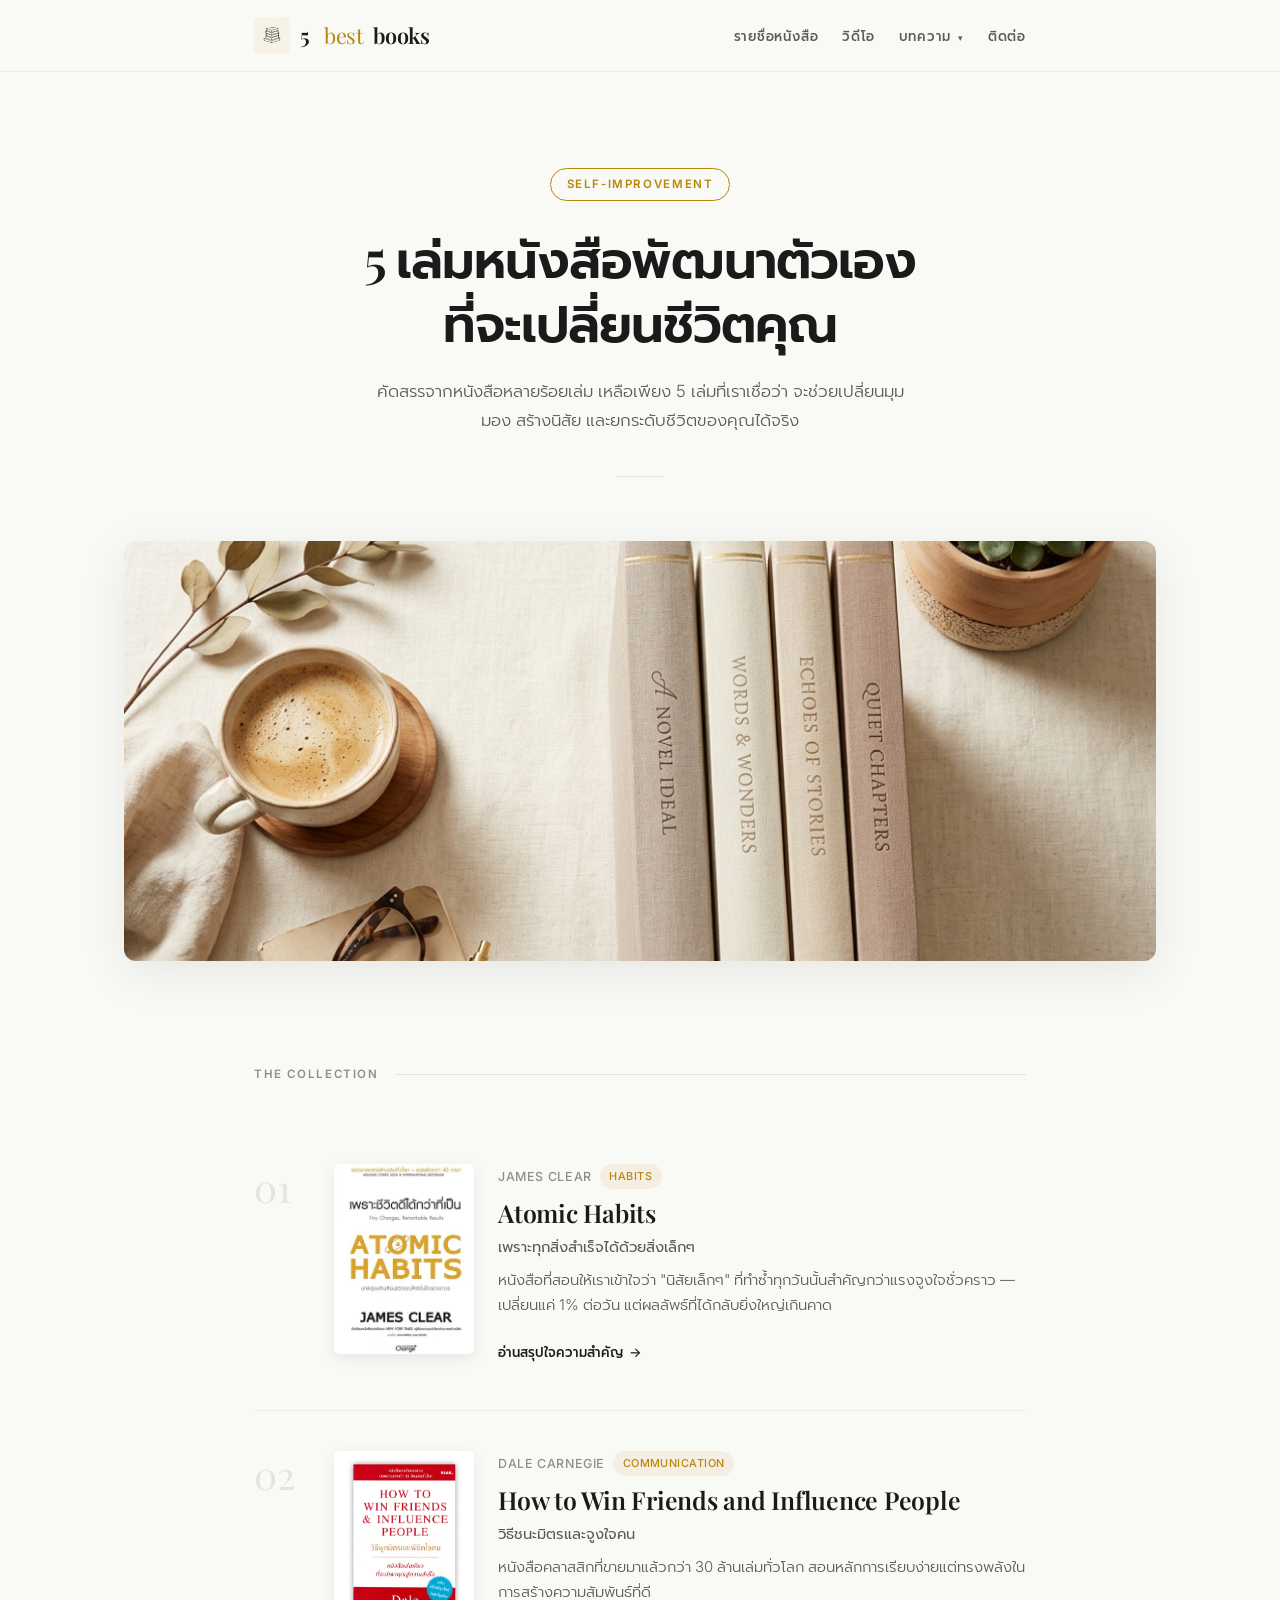
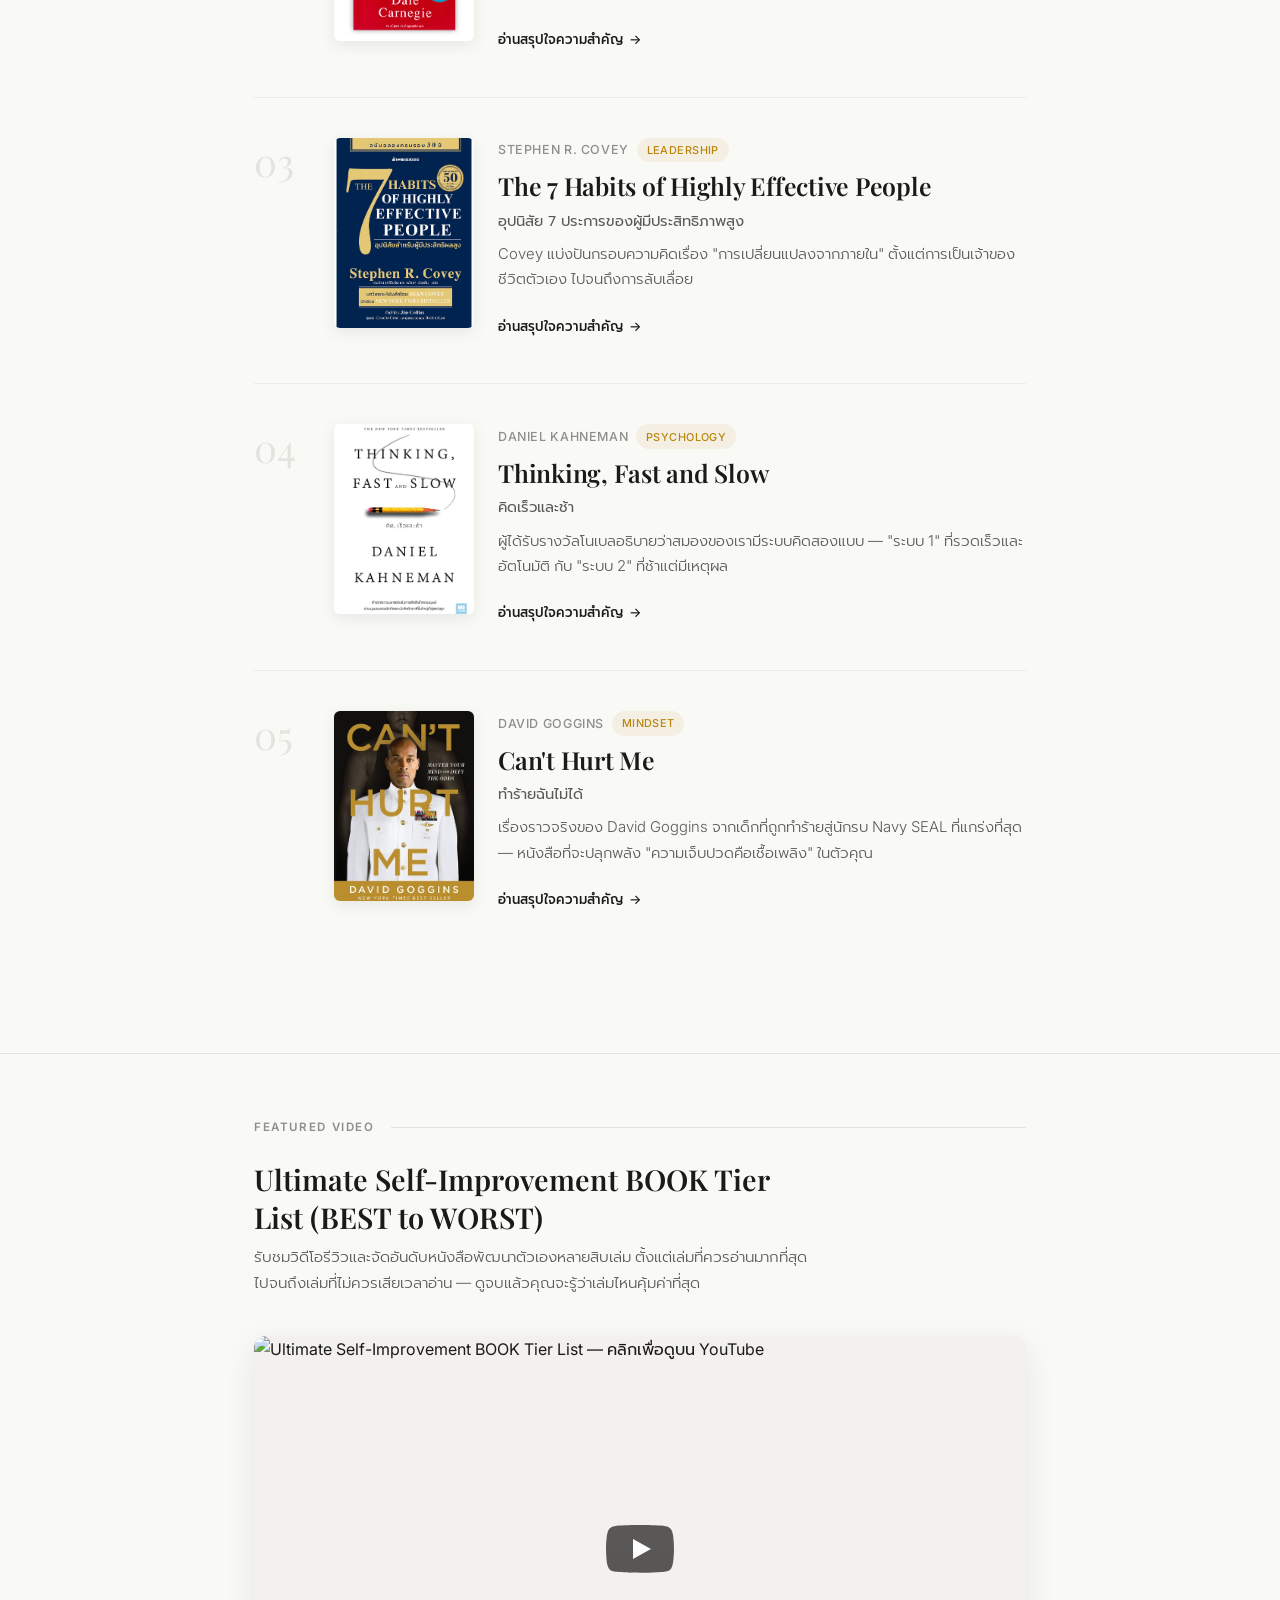
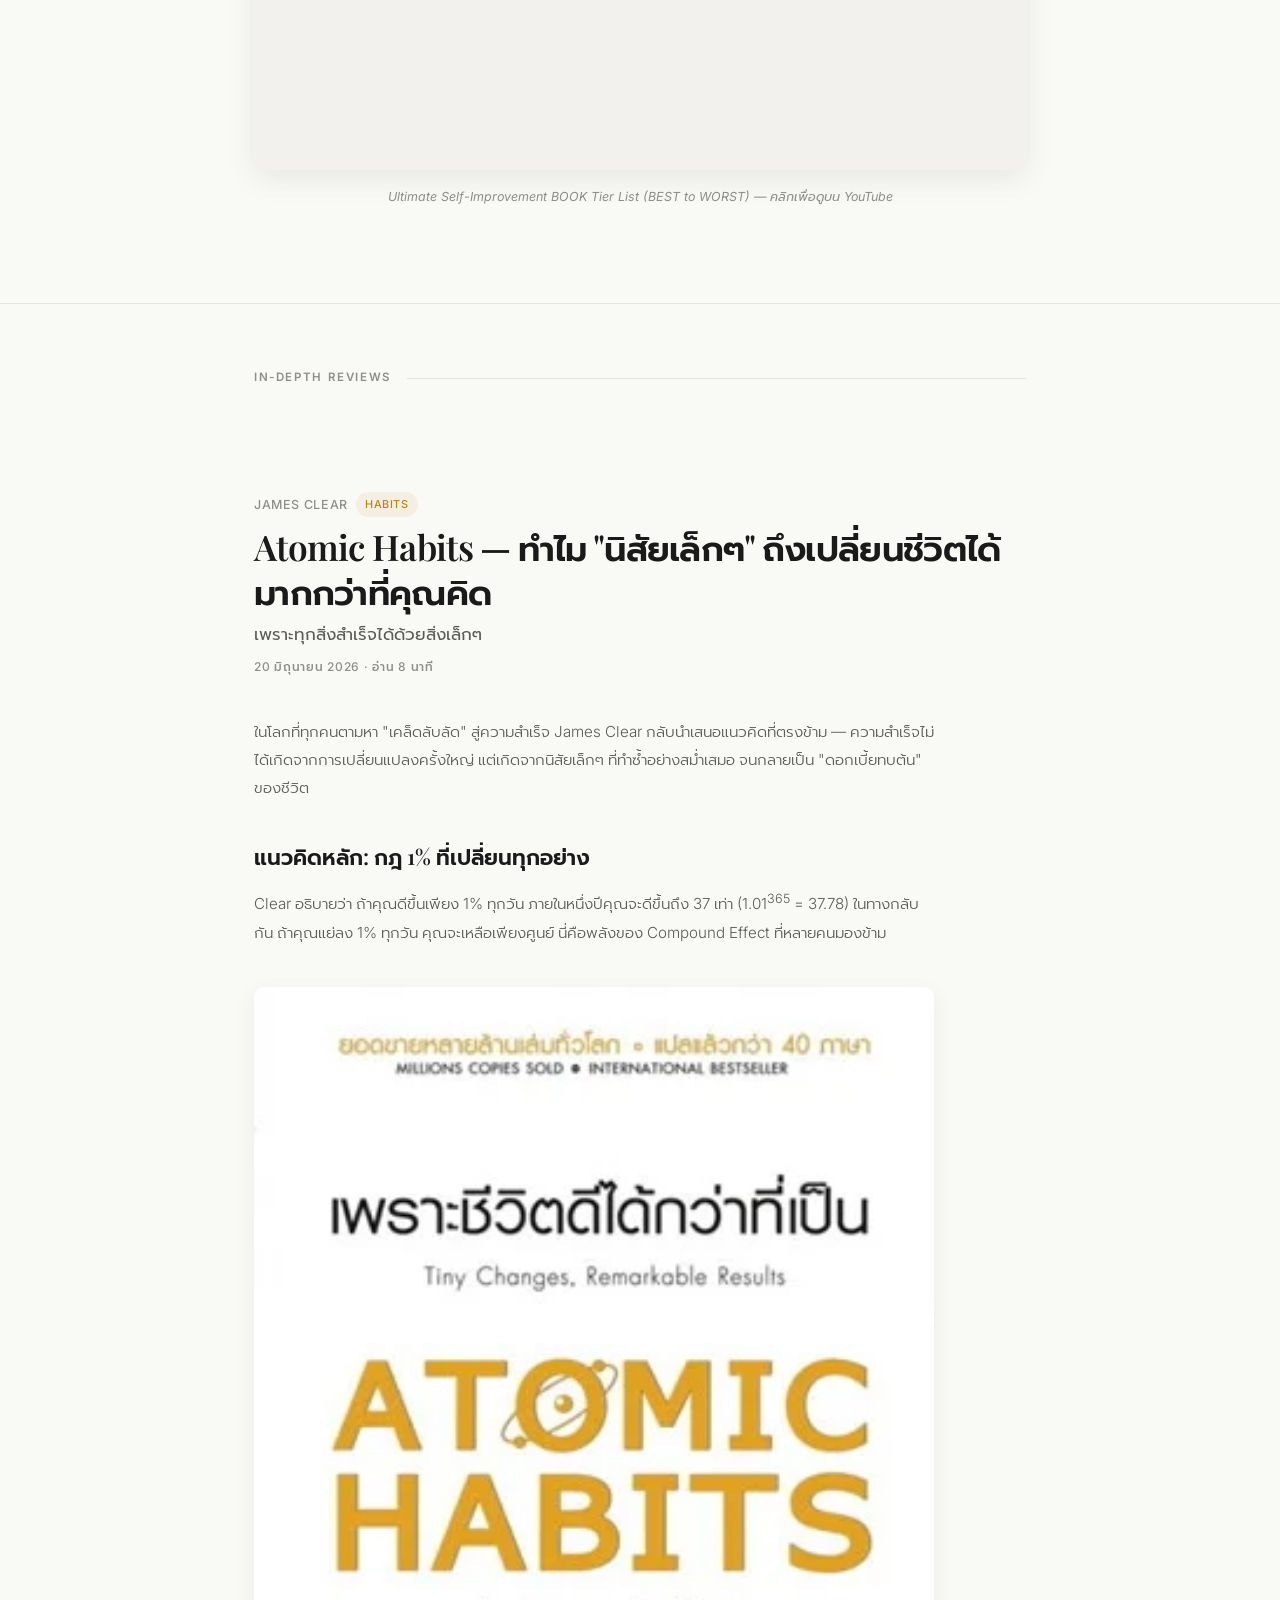
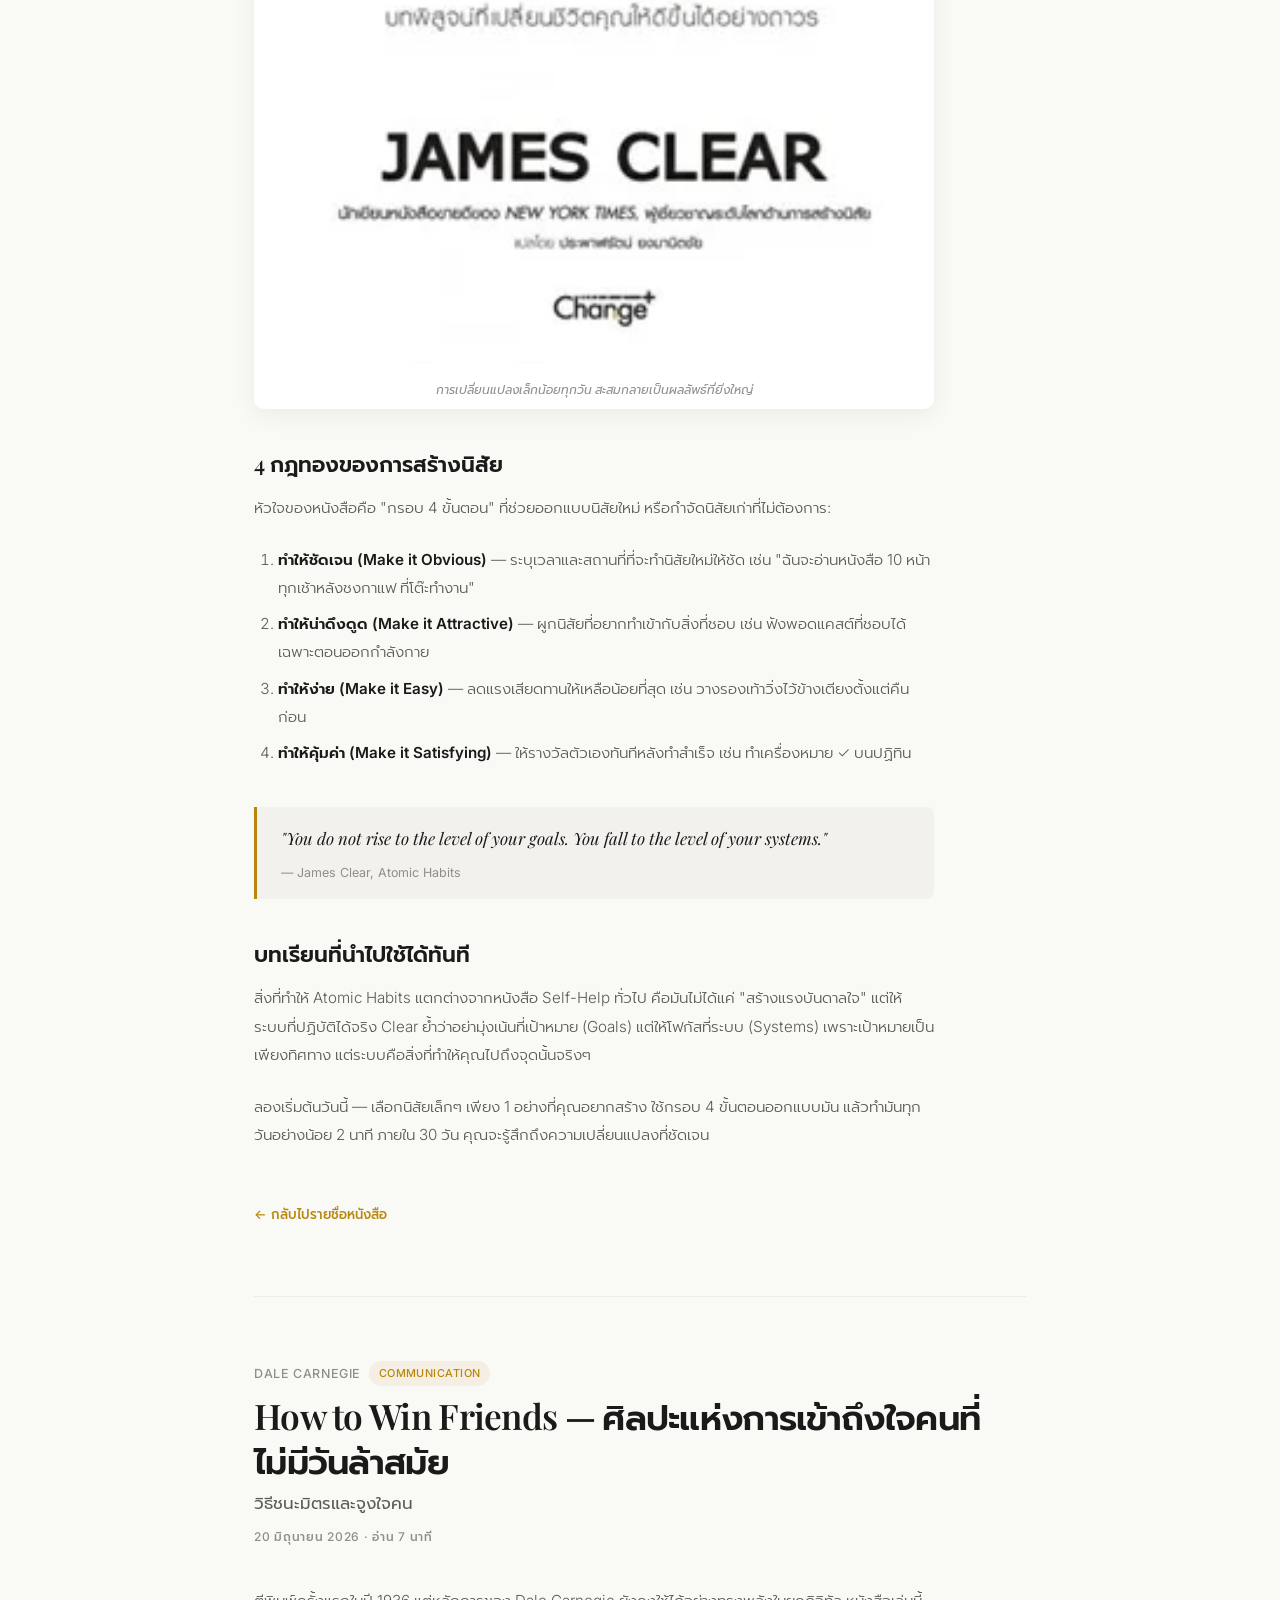
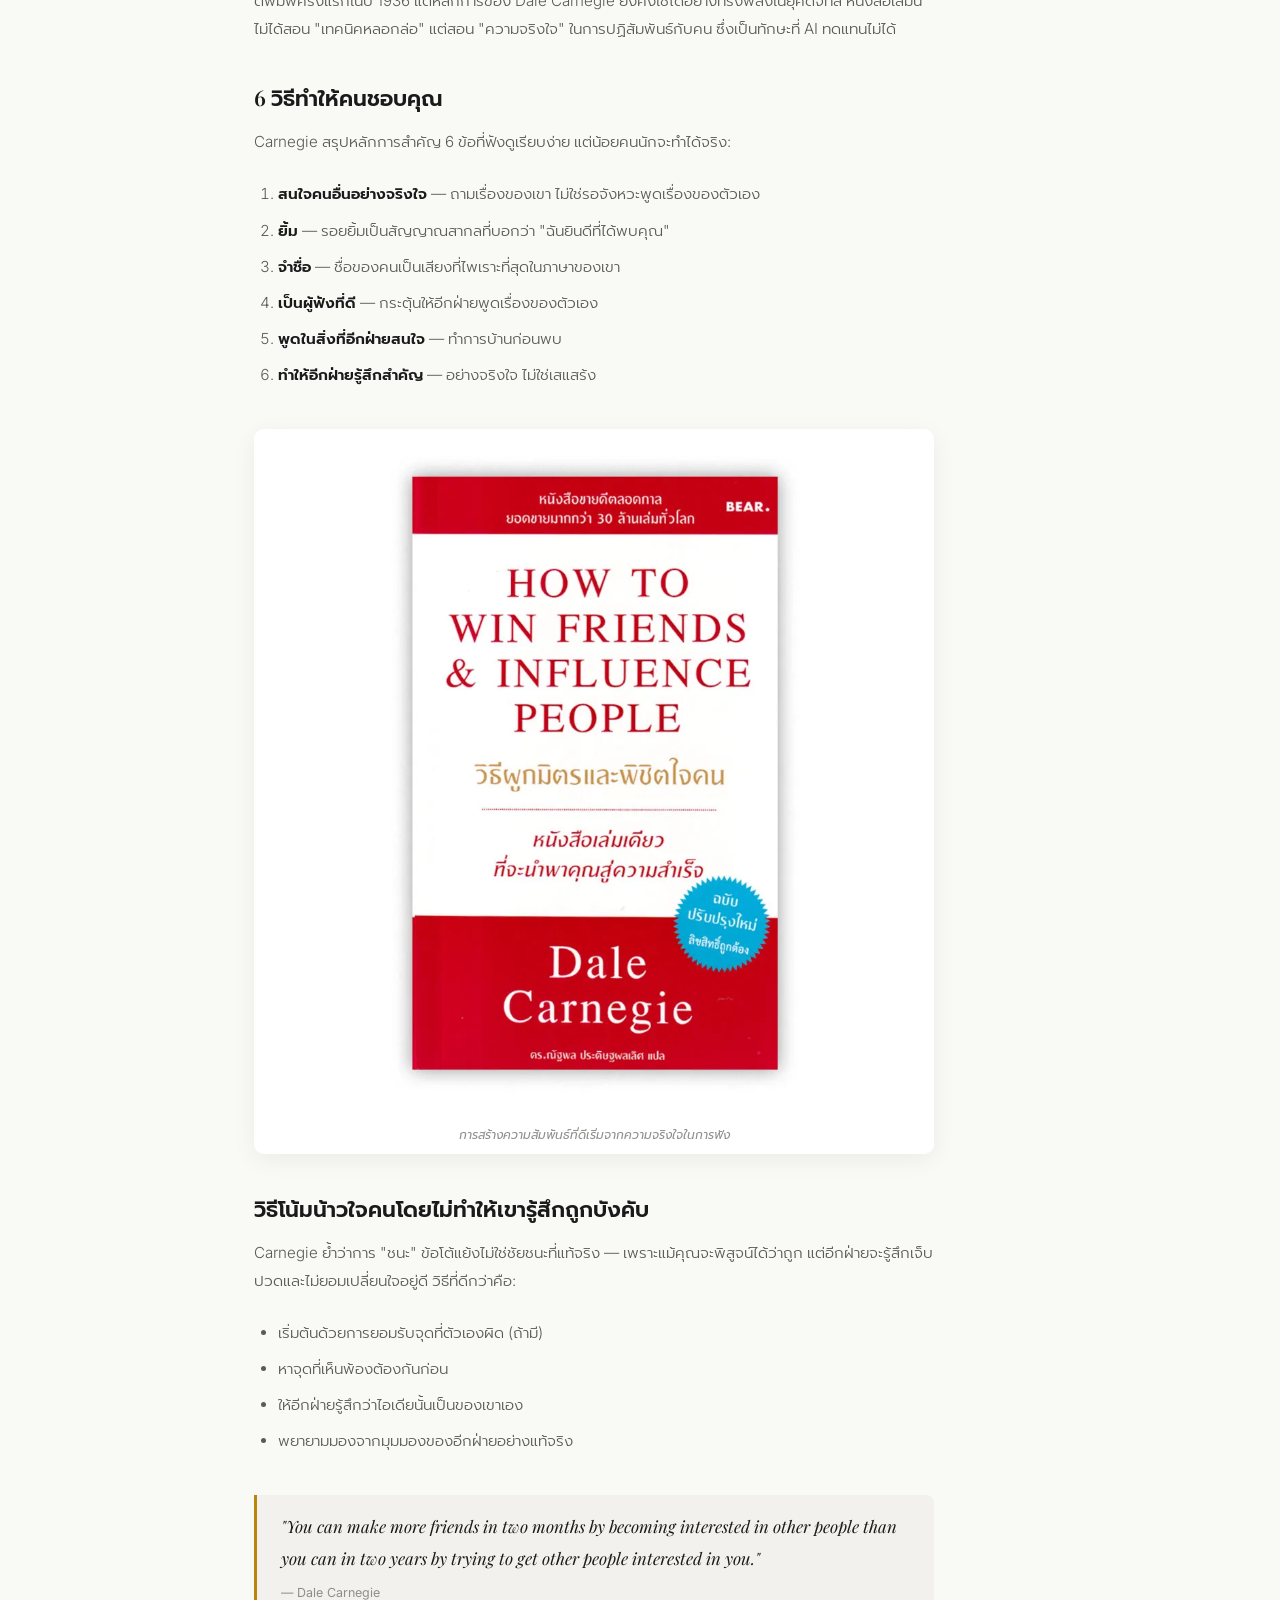
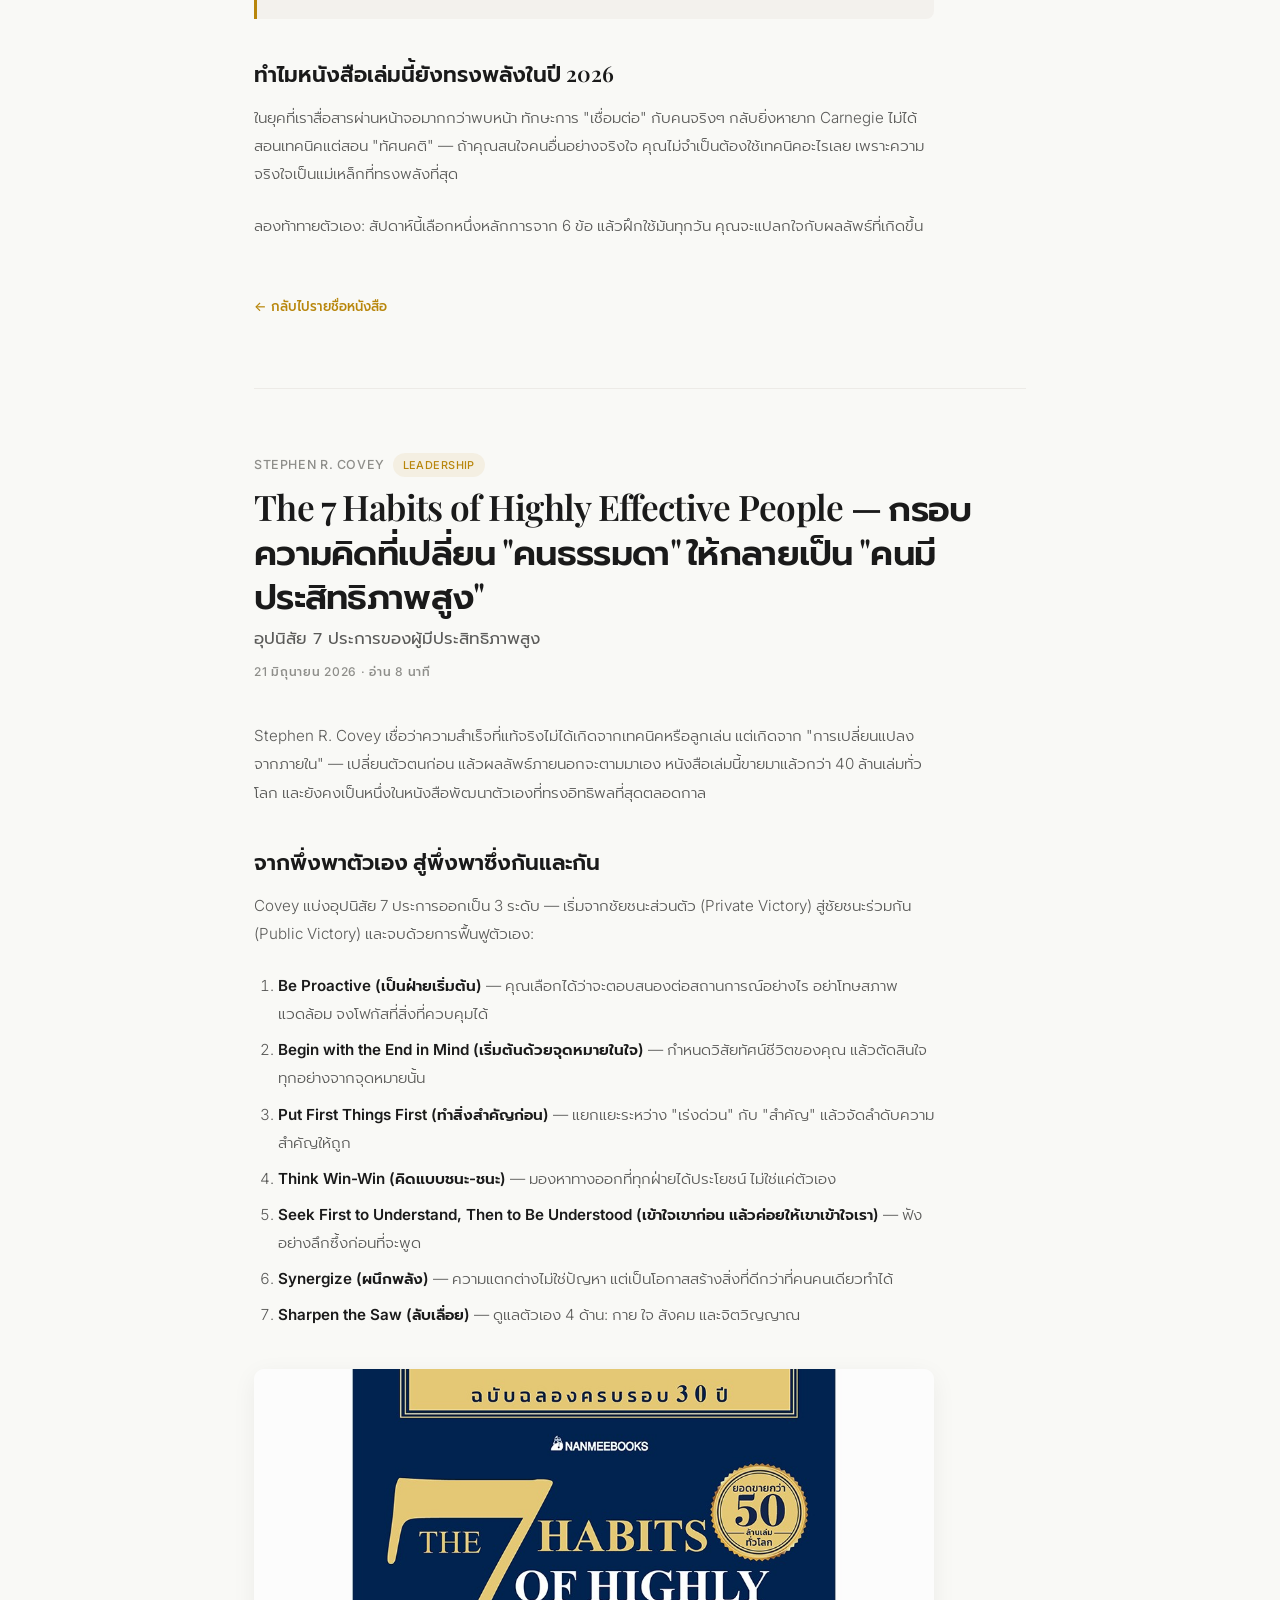
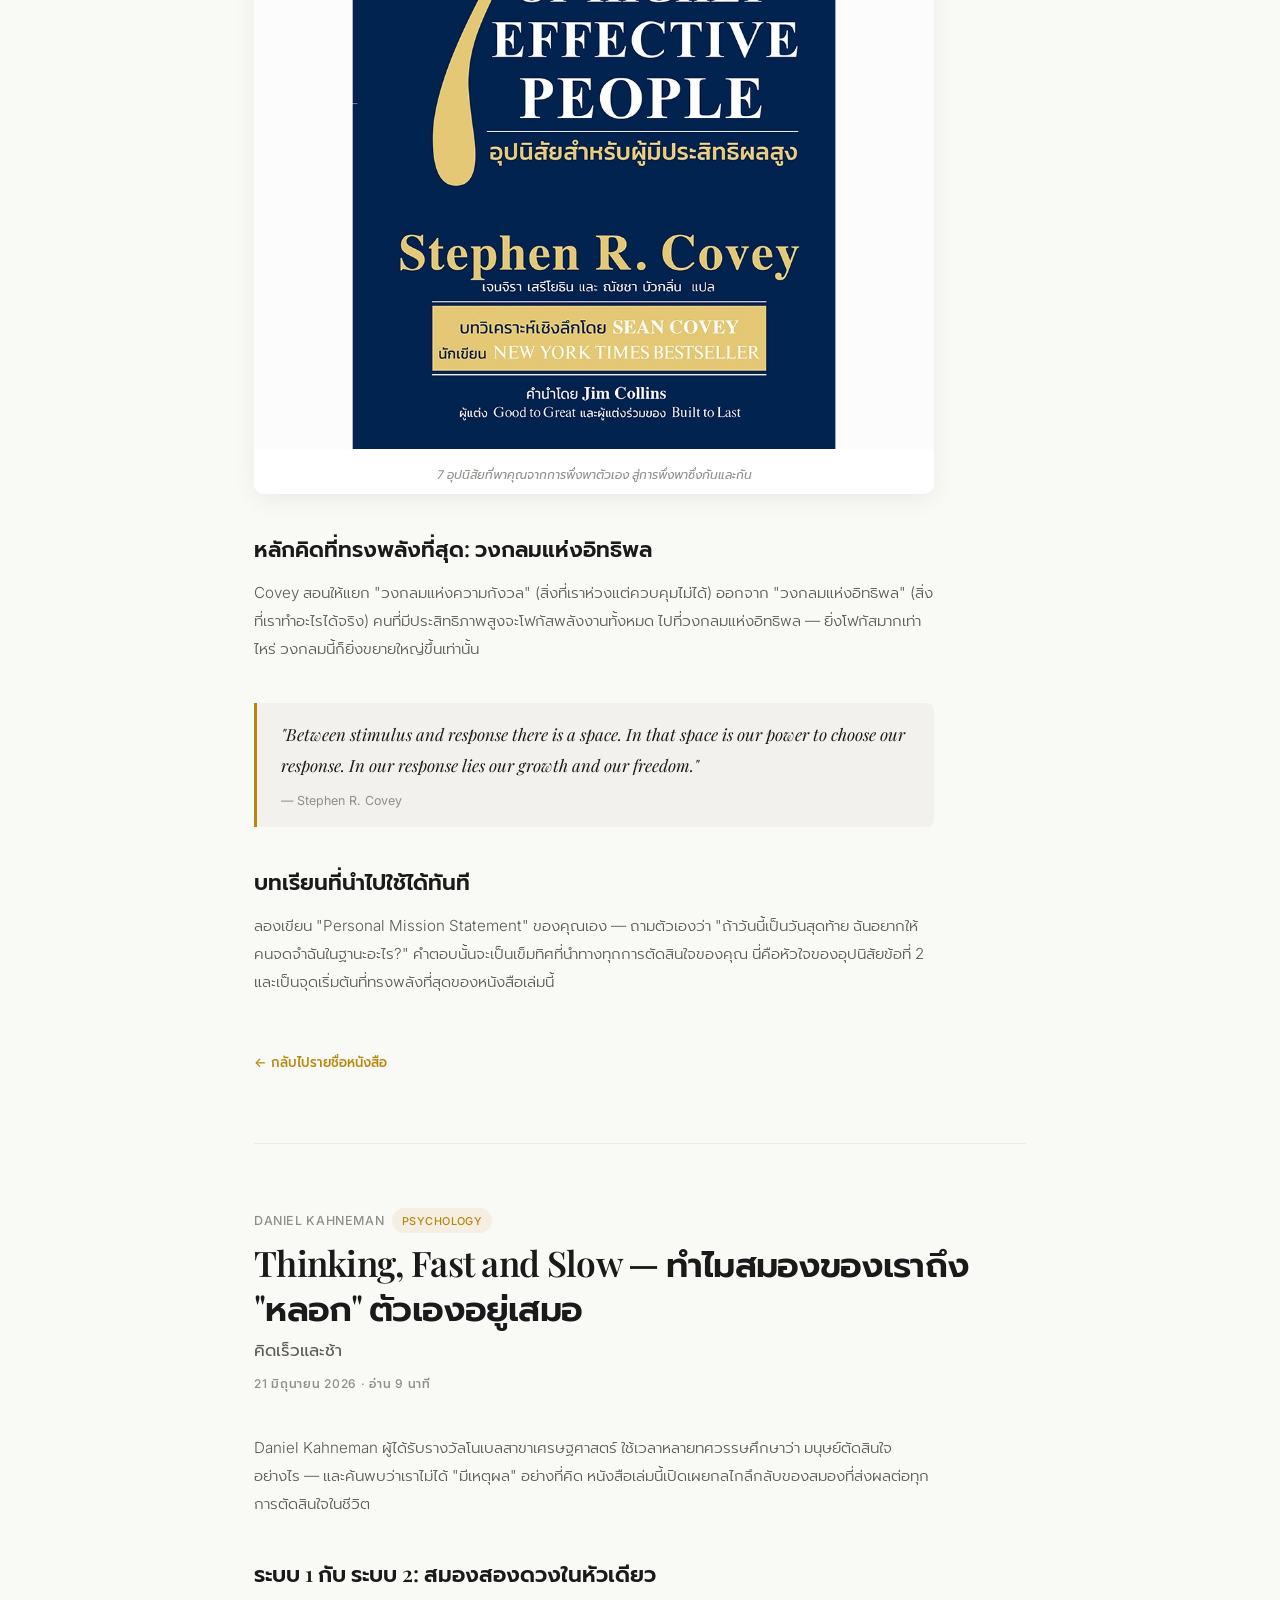
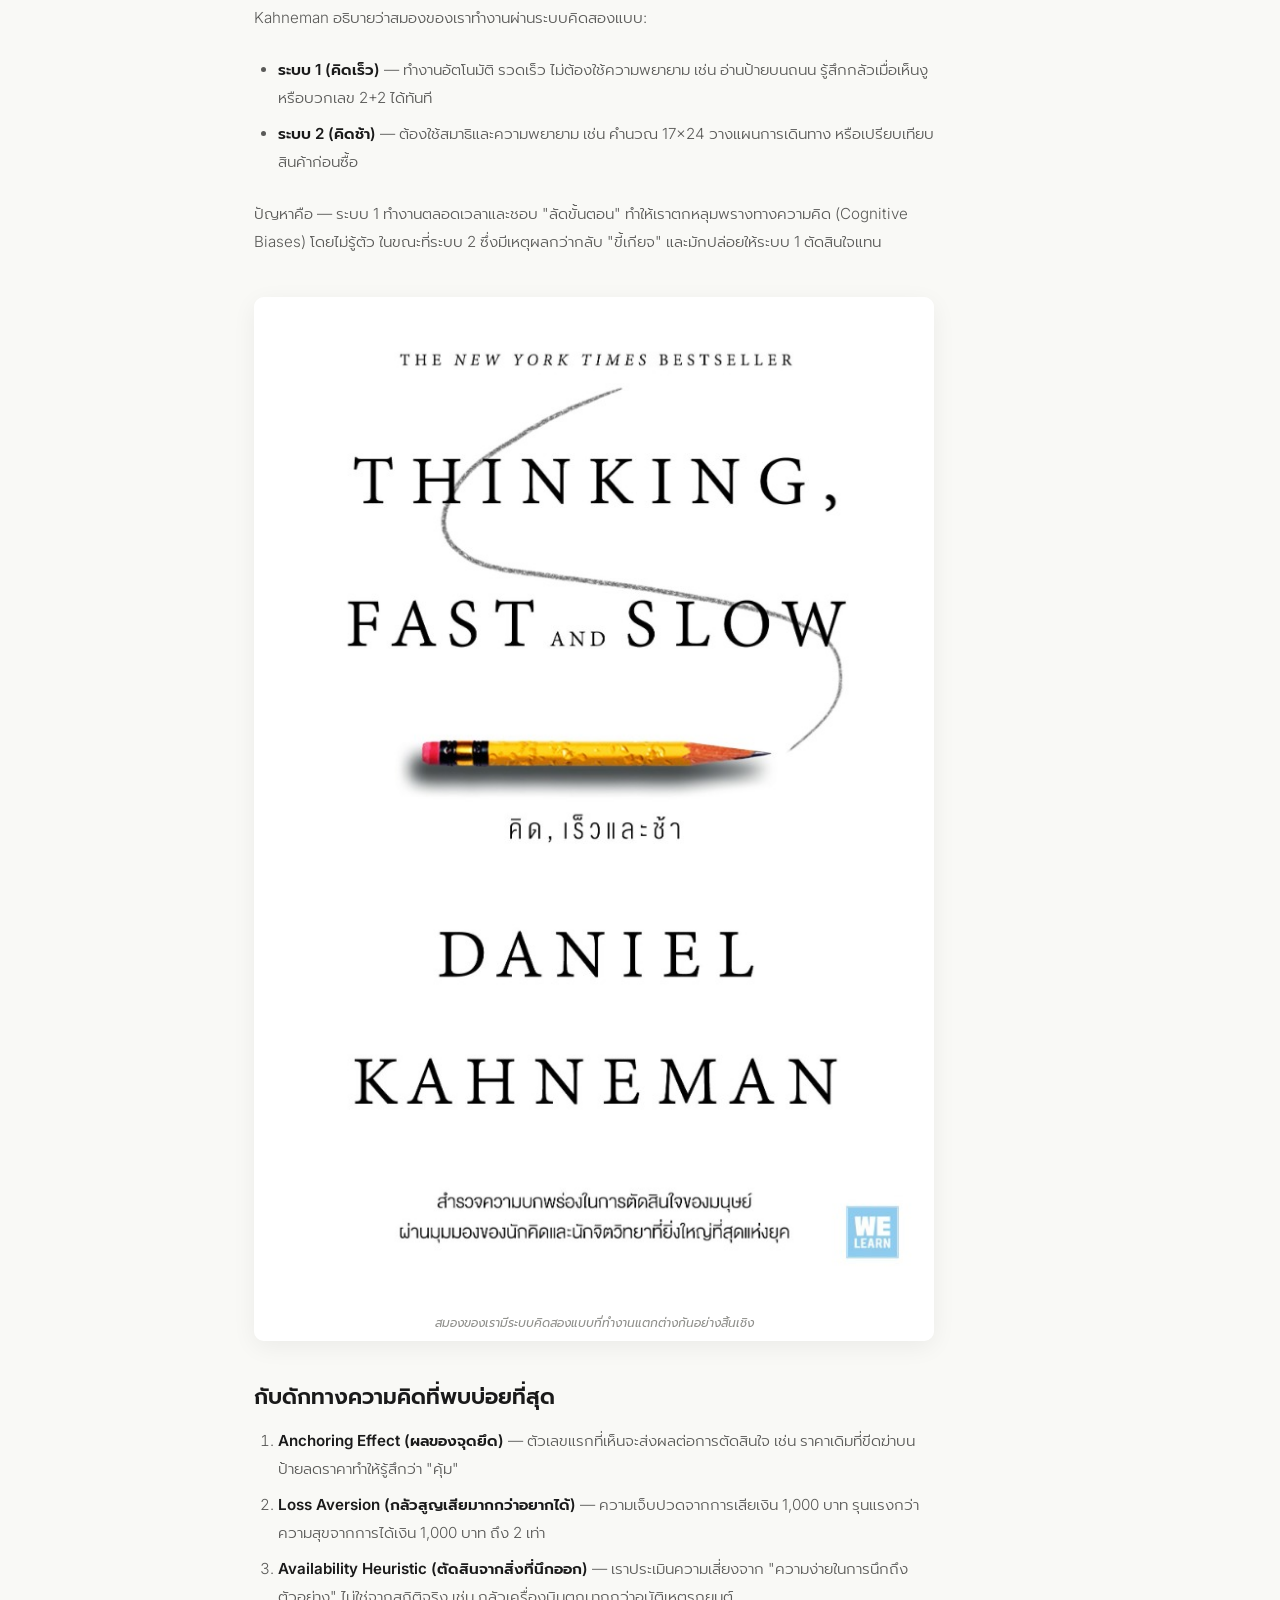
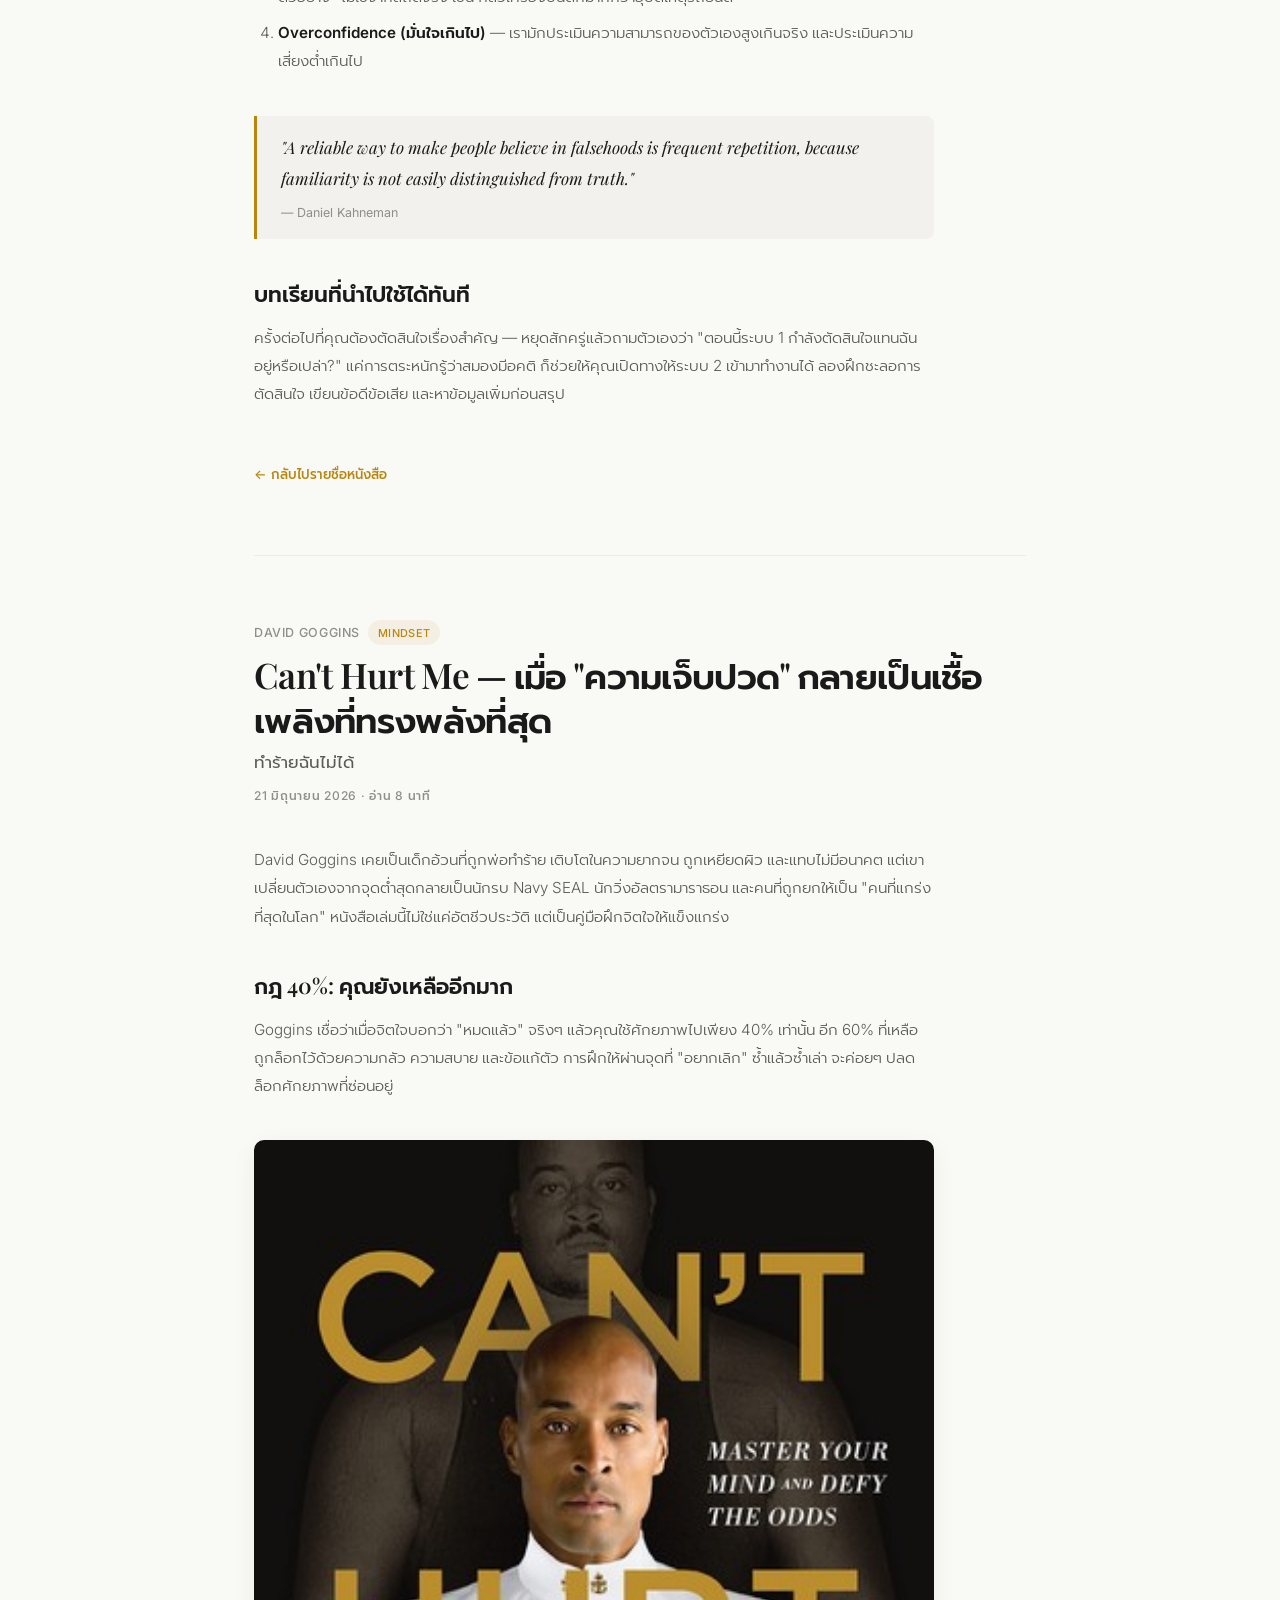
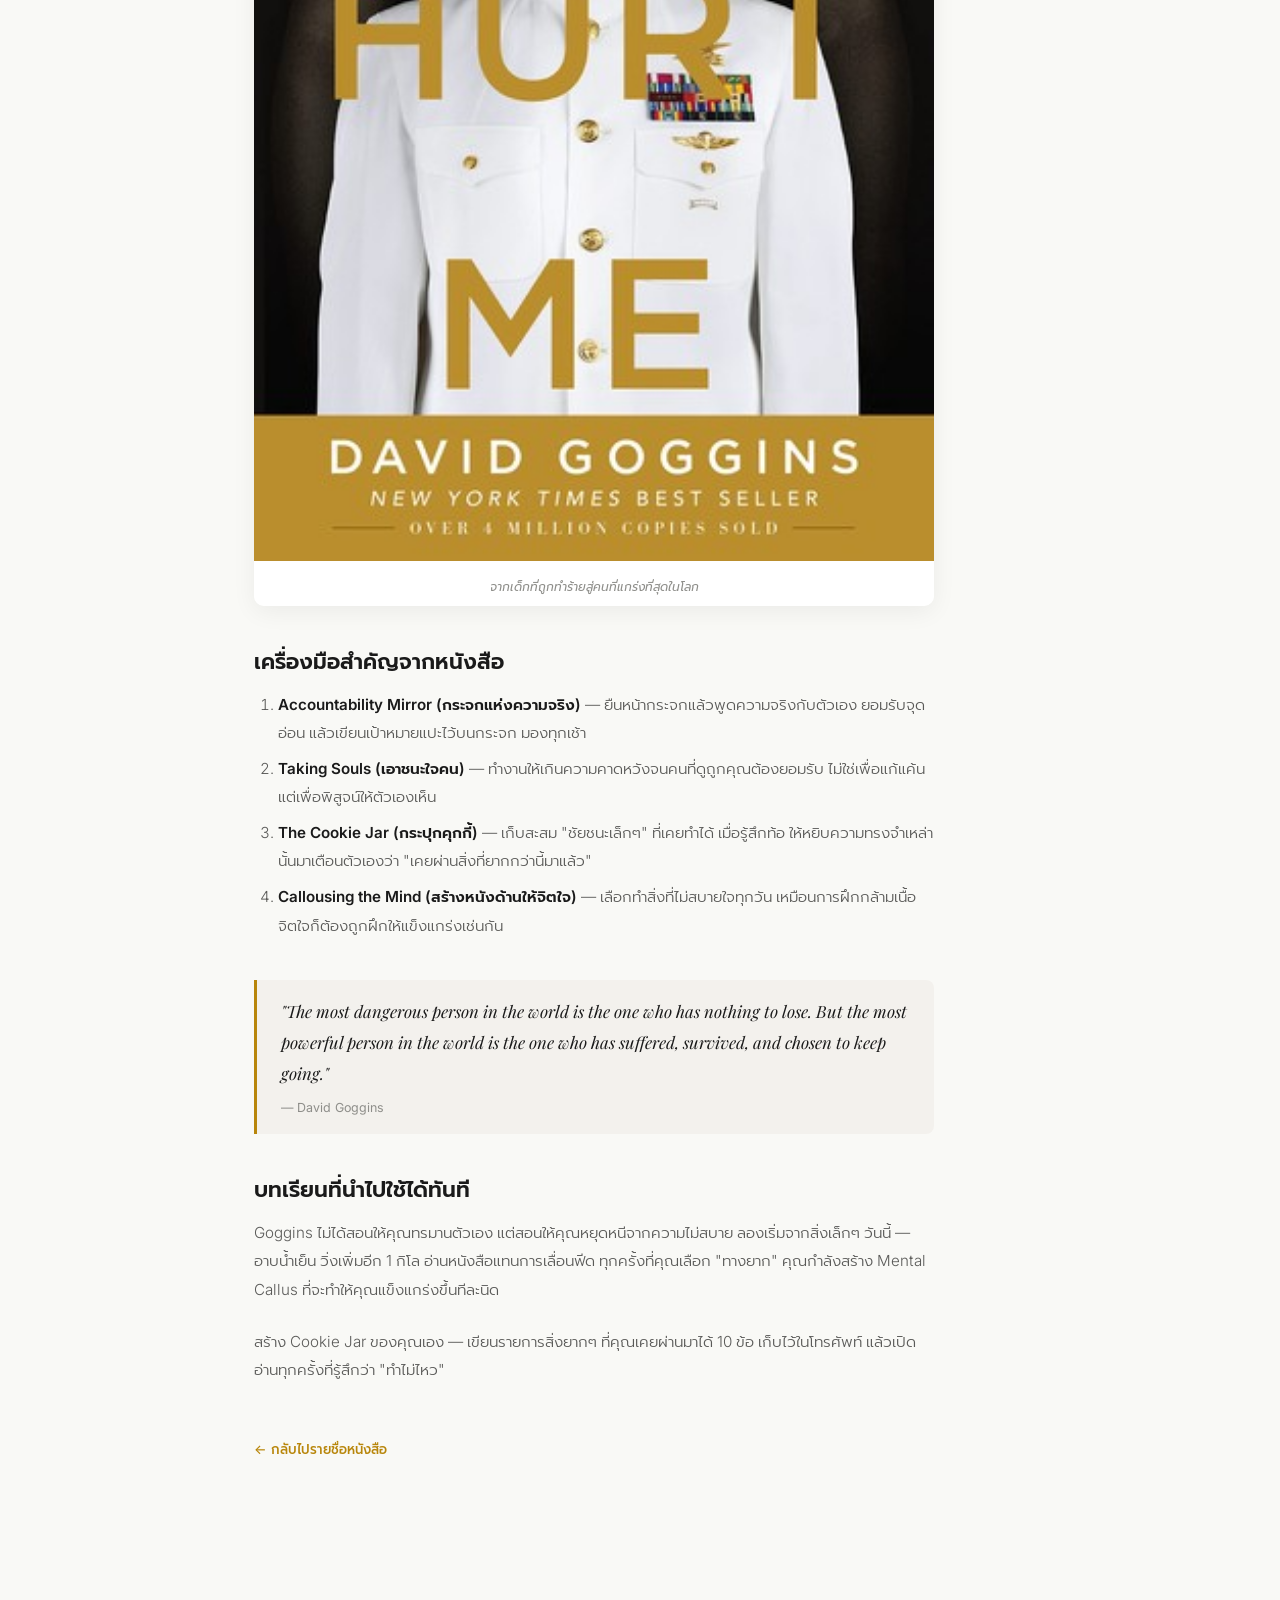
==== index.html @ 3e13301c "Add files via upload" ====
<!DOCTYPE html>
<html lang="th">
<head>
  <meta charset="UTF-8" />
  <meta name="viewport" content="width=device-width, initial-scale=1.0" />

  <!-- SEO -->
  <title>5 bestbooks — หนังสือพัฒนาตัวเอง 5 เล่มที่จะเปลี่ยนชีวิตคุณ</title>
  <meta name="description" content="รวมสุดยอดหนังสือพัฒนาตัวเอง 5 เล่มที่ทุกคนควรอ่านอย่างน้อยหนึ่งครั้ง พร้อมสรุปใจความสำคัญจากแต่ละเล่ม" />
  <meta name="keywords" content="หนังสือพัฒนาตัวเอง, self-improvement books, Atomic Habits, 5 bestbooks, book summary" />
  <meta property="og:title" content="5 bestbooks — หนังสือพัฒนาตัวเองที่ดีที่สุด 5 เล่ม" />
  <meta property="og:description" content="รวมสุดยอดหนังสือพัฒนาตัวเอง 5 เล่มที่ทุกคนควรอ่านอย่างน้อยหนึ่งครั้ง" />
  <meta property="og:type" content="website" />

  <!-- Fonts (loaded via CSS @import) -->
  <link rel="preconnect" href="https://fonts.googleapis.com" />
  <link rel="preconnect" href="https://fonts.gstatic.com" crossorigin />

  <!-- Stylesheet -->
  <link rel="stylesheet" href="style.css" />
</head>
<body>

  <!-- ================================================================
       HEADER  —  Logo image + text lockup
       ================================================================ -->
  <header class="site-header" id="site-header">
    <div class="container header-inner">

      <a href="#" class="logo" id="logo">
        <img src="images/logo.png" alt="5 bestbooks logo" class="logo-icon" />
        5&nbsp;<span>best</span>books
      </a>

      <button class="menu-toggle" id="menu-toggle" aria-label="เปิดเมนู">
        <span></span><span></span><span></span>
      </button>

      <ul class="nav-links" id="nav-links">
        <li><a href="#books">รายชื่อหนังสือ</a></li>
        <li><a href="#video">วิดีโอ</a></li>
        <li class="nav-dropdown">
          <a href="#articles" class="dropdown-toggle">บทความ <span class="dropdown-arrow">▾</span></a>
          <ul class="dropdown-menu">
            <li><a href="#article-atomic-habits">Atomic Habits</a></li>
            <li><a href="#article-win-friends">How to Win Friends</a></li>
            <li><a href="#article-7-habits">The 7 Habits</a></li>
            <li><a href="#article-thinking-fast">Thinking, Fast and Slow</a></li>
            <li><a href="#article-cant-hurt-me">Can't Hurt Me</a></li>
          </ul>
        </li>
        <li><a href="#contact">ติดต่อ</a></li>
      </ul>

    </div>
  </header>


  <!-- ================================================================
       HERO  —  Headline + Cover Image
       ================================================================ -->
  <section class="hero" id="hero">
    <div class="container">
      <span class="hero-badge">Self-Improvement</span>
      <h1>5 เล่มหนังสือพัฒนาตัวเอง<br/>ที่จะเปลี่ยนชีวิตคุณ</h1>
      <p class="hero-subtitle">
        คัดสรรจากหนังสือหลายร้อยเล่ม เหลือเพียง 5 เล่มที่เราเชื่อว่า
        จะช่วยเปลี่ยนมุมมอง&nbsp;สร้างนิสัย&nbsp;และยกระดับชีวิตของคุณได้จริง
      </p>
      <div class="hero-divider"></div>
    </div>

    <!-- Hero Cover Image -->
    <div class="hero-cover">
      <img
        src="images/hero-cover.png"
        alt="หนังสือพัฒนาตัวเองที่วางเรียงบนโต๊ะ"
        class="hero-cover-img"
      />
    </div>
  </section>


  <!-- ================================================================
       BOOK LIST  —  Cards with thumbnails
       ================================================================ -->
  <section class="book-section" id="books">
    <div class="container">

      <p class="section-label">The Collection</p>

      <!-- Book 01 ──────────────────────────────────── -->
      <article class="book-card" id="book-01">
        <div class="book-number">01</div>
        <div class="book-thumb">
          <img src="images/book-atomic-habits.webp" alt="Atomic Habits book cover" />
        </div>
        <div class="book-content">
          <div class="book-meta">
            <span class="book-author">James Clear</span>
            <span class="book-tag">Habits</span>
          </div>
          <h2 class="book-title">Atomic Habits</h2>
          <p class="book-title-thai">เพราะทุกสิ่งสำเร็จได้ด้วยสิ่งเล็กๆ</p>
          <p class="book-summary">
            หนังสือที่สอนให้เราเข้าใจว่า "นิสัยเล็กๆ" ที่ทำซ้ำทุกวันนั้นสำคัญกว่าแรงจูงใจชั่วคราว
            — เปลี่ยนแค่ 1% ต่อวัน แต่ผลลัพธ์ที่ได้กลับยิ่งใหญ่เกินคาด
          </p>
          <a href="#article-atomic-habits" class="book-link">
            อ่านสรุปใจความสำคัญ <span class="arrow">→</span>
          </a>
        </div>
      </article>

      <!-- Book 02 ──────────────────────────────────── -->
      <article class="book-card" id="book-02">
        <div class="book-number">02</div>
        <div class="book-thumb">
          <img src="images/book-win-friends.webp" alt="How to Win Friends book cover" />
        </div>
        <div class="book-content">
          <div class="book-meta">
            <span class="book-author">Dale Carnegie</span>
            <span class="book-tag">Communication</span>
          </div>
          <h2 class="book-title">How to Win Friends and Influence People</h2>
          <p class="book-title-thai">วิธีชนะมิตรและจูงใจคน</p>
          <p class="book-summary">
            หนังสือคลาสสิกที่ขายมาแล้วกว่า 30 ล้านเล่มทั่วโลก
            สอนหลักการเรียบง่ายแต่ทรงพลังในการสร้างความสัมพันธ์ที่ดี
          </p>
          <a href="#article-win-friends" class="book-link">
            อ่านสรุปใจความสำคัญ <span class="arrow">→</span>
          </a>
        </div>
      </article>

      <!-- Book 03 ──────────────────────────────────── -->
      <article class="book-card" id="book-03">
        <div class="book-number">03</div>
        <div class="book-thumb">
          <img src="images/book-7-habits.jpg" alt="The 7 Habits book cover" />
        </div>
        <div class="book-content">
          <div class="book-meta">
            <span class="book-author">Stephen R. Covey</span>
            <span class="book-tag">Leadership</span>
          </div>
          <h2 class="book-title">The 7 Habits of Highly Effective People</h2>
          <p class="book-title-thai">อุปนิสัย 7 ประการของผู้มีประสิทธิภาพสูง</p>
          <p class="book-summary">
            Covey แบ่งปันกรอบความคิดเรื่อง "การเปลี่ยนแปลงจากภายใน"
            ตั้งแต่การเป็นเจ้าของชีวิตตัวเอง ไปจนถึงการลับเลื่อย
          </p>
          <a href="#article-7-habits" class="book-link">
            อ่านสรุปใจความสำคัญ <span class="arrow">→</span>
          </a>
        </div>
      </article>

      <!-- Book 04 ──────────────────────────────────── -->
      <article class="book-card" id="book-04">
        <div class="book-number">04</div>
        <div class="book-thumb">
          <img src="images/book-thinking-fast.jpg" alt="Thinking Fast and Slow book cover" />
        </div>
        <div class="book-content">
          <div class="book-meta">
            <span class="book-author">Daniel Kahneman</span>
            <span class="book-tag">Psychology</span>
          </div>
          <h2 class="book-title">Thinking, Fast and Slow</h2>
          <p class="book-title-thai">คิดเร็วและช้า</p>
          <p class="book-summary">
            ผู้ได้รับรางวัลโนเบลอธิบายว่าสมองของเรามีระบบคิดสองแบบ
            — "ระบบ 1" ที่รวดเร็วและอัตโนมัติ กับ "ระบบ 2" ที่ช้าแต่มีเหตุผล
          </p>
          <a href="#article-thinking-fast" class="book-link">
            อ่านสรุปใจความสำคัญ <span class="arrow">→</span>
          </a>
        </div>
      </article>

      <!-- Book 05 ──────────────────────────────────── -->
      <article class="book-card" id="book-05">
        <div class="book-number">05</div>
        <div class="book-thumb">
          <img src="images/book-cant-hurt-me.jpg" alt="Can't Hurt Me book cover" />
        </div>
        <div class="book-content">
          <div class="book-meta">
            <span class="book-author">David Goggins</span>
            <span class="book-tag">Mindset</span>
          </div>
          <h2 class="book-title">Can't Hurt Me</h2>
          <p class="book-title-thai">ทำร้ายฉันไม่ได้</p>
          <p class="book-summary">
            เรื่องราวจริงของ David Goggins จากเด็กที่ถูกทำร้ายสู่นักรบ Navy SEAL ที่แกร่งที่สุด
            — หนังสือที่จะปลุกพลัง "ความเจ็บปวดคือเชื้อเพลิง" ในตัวคุณ
          </p>
          <a href="#article-cant-hurt-me" class="book-link">
            อ่านสรุปใจความสำคัญ <span class="arrow">→</span>
          </a>
        </div>
      </article>

    </div>
  </section>


  <!-- ================================================================
       VIDEO SECTION  —  YouTube / Embedded video
       ================================================================ -->
  <section class="video-section" id="video">
    <div class="container">

      <p class="section-label">Featured Video</p>

      <div class="video-intro">
        <h2>Ultimate Self-Improvement BOOK Tier List (BEST to WORST)</h2>
        <p>
          รับชมวิดีโอรีวิวและจัดอันดับหนังสือพัฒนาตัวเองหลายสิบเล่ม
          ตั้งแต่เล่มที่ควรอ่านมากที่สุด ไปจนถึงเล่มที่ไม่ควรเสียเวลาอ่าน
          — ดูจบแล้วคุณจะรู้ว่าเล่มไหนคุ้มค่าที่สุด
        </p>
      </div>

      <!-- 16:9 responsive iframe — YouTube embed of a self-improvement book video -->
      <a href="https://www.youtube.com/watch?v=PhFQUe82U_Q" target="_blank" rel="noopener noreferrer" class="video-thumbnail-link">
        <div class="video-wrapper">
          <img
            src="https://img.youtube.com/vi/PhFQUe82U_Q/maxresdefault.jpg"
            alt="Ultimate Self-Improvement BOOK Tier List — คลิกเพื่อดูบน YouTube"
            class="video-thumbnail-img"
            loading="lazy"
          />
          <div class="video-play-btn">
            <svg viewBox="0 0 68 48" width="68" height="48">
              <path d="M66.52 7.74c-.78-2.93-2.49-5.41-5.42-6.19C55.79.13 34 0 34 0S12.21.13 6.9 1.55c-2.93.78-4.64 3.26-5.42 6.19C.06 13.05 0 24 0 24s.06 10.95 1.48 16.26c.78 2.93 2.49 5.41 5.42 6.19C12.21 47.87 34 48 34 48s21.79-.13 27.1-1.55c2.93-.78 4.64-3.26 5.42-6.19C67.94 34.95 68 24 68 24s-.06-10.95-1.48-16.26z" fill="rgba(0,0,0,.75)"/>
              <path d="M45 24L27 14v20" fill="#fff"/>
            </svg>
          </div>
        </div>
      </a>
      <p class="video-caption">Ultimate Self-Improvement BOOK Tier List (BEST to WORST) — คลิกเพื่อดูบน YouTube</p>

    </div>
  </section>


  <!-- ================================================================
       FULL ARTICLES  —  บทความตัวเต็ม (2 บทความ)
       ================================================================ -->
  <section class="articles-section" id="articles">
    <div class="container">

      <p class="section-label">In-Depth Reviews</p>

      <!-- ─── Article 1: Atomic Habits ─────────────────────────── -->
      <article class="article-full" id="article-atomic-habits">

        <div class="article-header">
          <div class="book-meta">
            <span class="book-author">James Clear</span>
            <span class="book-tag">Habits</span>
          </div>
          <h2>Atomic Habits — ทำไม "นิสัยเล็กๆ" ถึงเปลี่ยนชีวิตได้มากกว่าที่คุณคิด</h2>
          <p class="article-subtitle">เพราะทุกสิ่งสำเร็จได้ด้วยสิ่งเล็กๆ</p>
          <p class="article-date">20 มิถุนายน 2026 · อ่าน 8 นาที</p>
        </div>

        <div class="article-body">

          <p>
            ในโลกที่ทุกคนตามหา "เคล็ดลับลัด" สู่ความสำเร็จ James Clear กลับนำเสนอแนวคิดที่ตรงข้าม — 
            ความสำเร็จไม่ได้เกิดจากการเปลี่ยนแปลงครั้งใหญ่ แต่เกิดจากนิสัยเล็กๆ ที่ทำซ้ำอย่างสม่ำเสมอ
            จนกลายเป็น "ดอกเบี้ยทบต้น" ของชีวิต
          </p>

          <h3>แนวคิดหลัก: กฎ 1% ที่เปลี่ยนทุกอย่าง</h3>

          <p>
            Clear อธิบายว่า ถ้าคุณดีขึ้นเพียง 1% ทุกวัน ภายในหนึ่งปีคุณจะดีขึ้นถึง 37 เท่า (1.01<sup>365</sup> = 37.78)
            ในทางกลับกัน ถ้าคุณแย่ลง 1% ทุกวัน คุณจะเหลือเพียงศูนย์ นี่คือพลังของ Compound Effect ที่หลายคนมองข้าม
          </p>

          <!-- Inline article image -->
          <figure class="article-image">
            <img
              src="images/book-atomic-habits.webp"
              alt="แนวคิด Atomic Habits — สร้างนิสัยเล็กๆ ทีละนิด"
            />
            <figcaption>การเปลี่ยนแปลงเล็กน้อยทุกวัน สะสมกลายเป็นผลลัพธ์ที่ยิ่งใหญ่</figcaption>
          </figure>

          <h3>4 กฎทองของการสร้างนิสัย</h3>

          <p>
            หัวใจของหนังสือคือ "กรอบ 4 ขั้นตอน" ที่ช่วยออกแบบนิสัยใหม่ หรือกำจัดนิสัยเก่าที่ไม่ต้องการ:
          </p>

          <ol>
            <li><strong>ทำให้ชัดเจน (Make it Obvious)</strong> — ระบุเวลาและสถานที่ที่จะทำนิสัยใหม่ให้ชัด เช่น "ฉันจะอ่านหนังสือ 10 หน้า ทุกเช้าหลังชงกาแฟ ที่โต๊ะทำงาน"</li>
            <li><strong>ทำให้น่าดึงดูด (Make it Attractive)</strong> — ผูกนิสัยที่อยากทำเข้ากับสิ่งที่ชอบ เช่น ฟังพอดแคสต์ที่ชอบได้เฉพาะตอนออกกำลังกาย</li>
            <li><strong>ทำให้ง่าย (Make it Easy)</strong> — ลดแรงเสียดทานให้เหลือน้อยที่สุด เช่น วางรองเท้าวิ่งไว้ข้างเตียงตั้งแต่คืนก่อน</li>
            <li><strong>ทำให้คุ้มค่า (Make it Satisfying)</strong> — ให้รางวัลตัวเองทันทีหลังทำสำเร็จ เช่น ทำเครื่องหมาย ✓ บนปฏิทิน</li>
          </ol>

          <blockquote>
            <p>"You do not rise to the level of your goals. You fall to the level of your systems."</p>
            <cite>— James Clear, Atomic Habits</cite>
          </blockquote>

          <h3>บทเรียนที่นำไปใช้ได้ทันที</h3>

          <p>
            สิ่งที่ทำให้ Atomic Habits แตกต่างจากหนังสือ Self-Help ทั่วไป คือมันไม่ได้แค่ "สร้างแรงบันดาลใจ" แต่ให้ระบบที่ปฏิบัติได้จริง
            Clear ย้ำว่าอย่ามุ่งเน้นที่เป้าหมาย (Goals) แต่ให้โฟกัสที่ระบบ (Systems) เพราะเป้าหมายเป็นเพียงทิศทาง
            แต่ระบบคือสิ่งที่ทำให้คุณไปถึงจุดนั้นจริงๆ
          </p>

          <p>
            ลองเริ่มต้นวันนี้ — เลือกนิสัยเล็กๆ เพียง 1 อย่างที่คุณอยากสร้าง ใช้กรอบ 4 ขั้นตอนออกแบบมัน 
            แล้วทำมันทุกวันอย่างน้อย 2 นาที ภายใน 30 วัน คุณจะรู้สึกถึงความเปลี่ยนแปลงที่ชัดเจน
          </p>

          <a href="#books" class="article-back">← กลับไปรายชื่อหนังสือ</a>
        </div>

      </article>

      <!-- ─── Article 2: How to Win Friends ────────────────────── -->
      <article class="article-full" id="article-win-friends">

        <div class="article-header">
          <div class="book-meta">
            <span class="book-author">Dale Carnegie</span>
            <span class="book-tag">Communication</span>
          </div>
          <h2>How to Win Friends — ศิลปะแห่งการเข้าถึงใจคนที่ไม่มีวันล้าสมัย</h2>
          <p class="article-subtitle">วิธีชนะมิตรและจูงใจคน</p>
          <p class="article-date">20 มิถุนายน 2026 · อ่าน 7 นาที</p>
        </div>

        <div class="article-body">

          <p>
            ตีพิมพ์ครั้งแรกในปี 1936 แต่หลักการของ Dale Carnegie ยังคงใช้ได้อย่างทรงพลังในยุคดิจิทัล
            หนังสือเล่มนี้ไม่ได้สอน "เทคนิคหลอกล่อ" แต่สอน "ความจริงใจ" ในการปฏิสัมพันธ์กับคน
            ซึ่งเป็นทักษะที่ AI ทดแทนไม่ได้
          </p>

          <h3>6 วิธีทำให้คนชอบคุณ</h3>

          <p>
            Carnegie สรุปหลักการสำคัญ 6 ข้อที่ฟังดูเรียบง่าย แต่น้อยคนนักจะทำได้จริง:
          </p>

          <ol>
            <li><strong>สนใจคนอื่นอย่างจริงใจ</strong> — ถามเรื่องของเขา ไม่ใช่รอจังหวะพูดเรื่องของตัวเอง</li>
            <li><strong>ยิ้ม</strong> — รอยยิ้มเป็นสัญญาณสากลที่บอกว่า "ฉันยินดีที่ได้พบคุณ"</li>
            <li><strong>จำชื่อ</strong> — ชื่อของคนเป็นเสียงที่ไพเราะที่สุดในภาษาของเขา</li>
            <li><strong>เป็นผู้ฟังที่ดี</strong> — กระตุ้นให้อีกฝ่ายพูดเรื่องของตัวเอง</li>
            <li><strong>พูดในสิ่งที่อีกฝ่ายสนใจ</strong> — ทำการบ้านก่อนพบ</li>
            <li><strong>ทำให้อีกฝ่ายรู้สึกสำคัญ</strong> — อย่างจริงใจ ไม่ใช่เสแสร้ง</li>
          </ol>

          <!-- Inline article image -->
          <figure class="article-image">
            <img
              src="images/book-win-friends.webp"
              alt="ศิลปะการสื่อสารและสร้างความสัมพันธ์"
            />
            <figcaption>การสร้างความสัมพันธ์ที่ดีเริ่มจากความจริงใจในการฟัง</figcaption>
          </figure>

          <h3>วิธีโน้มน้าวใจคนโดยไม่ทำให้เขารู้สึกถูกบังคับ</h3>

          <p>
            Carnegie ย้ำว่าการ "ชนะ" ข้อโต้แย้งไม่ใช่ชัยชนะที่แท้จริง — เพราะแม้คุณจะพิสูจน์ได้ว่าถูก
            แต่อีกฝ่ายจะรู้สึกเจ็บปวดและไม่ยอมเปลี่ยนใจอยู่ดี วิธีที่ดีกว่าคือ:
          </p>

          <ul>
            <li>เริ่มต้นด้วยการยอมรับจุดที่ตัวเองผิด (ถ้ามี)</li>
            <li>หาจุดที่เห็นพ้องต้องกันก่อน</li>
            <li>ให้อีกฝ่ายรู้สึกว่าไอเดียนั้นเป็นของเขาเอง</li>
            <li>พยายามมองจากมุมมองของอีกฝ่ายอย่างแท้จริง</li>
          </ul>

          <blockquote>
            <p>"You can make more friends in two months by becoming interested in other people than you can in two years by trying to get other people interested in you."</p>
            <cite>— Dale Carnegie</cite>
          </blockquote>

          <h3>ทำไมหนังสือเล่มนี้ยังทรงพลังในปี 2026</h3>

          <p>
            ในยุคที่เราสื่อสารผ่านหน้าจอมากกว่าพบหน้า ทักษะการ "เชื่อมต่อ" กับคนจริงๆ กลับยิ่งหายาก
            Carnegie ไม่ได้สอนเทคนิคแต่สอน "ทัศนคติ" — ถ้าคุณสนใจคนอื่นอย่างจริงใจ
            คุณไม่จำเป็นต้องใช้เทคนิคอะไรเลย เพราะความจริงใจเป็นแม่เหล็กที่ทรงพลังที่สุด
          </p>

          <p>
            ลองท้าทายตัวเอง: สัปดาห์นี้เลือกหนึ่งหลักการจาก 6 ข้อ แล้วฝึกใช้มันทุกวัน
            คุณจะแปลกใจกับผลลัพธ์ที่เกิดขึ้น
          </p>

          <a href="#books" class="article-back">← กลับไปรายชื่อหนังสือ</a>
        </div>

      </article>

      <!-- ─── Article 3: The 7 Habits ─────────────────────────── -->
      <article class="article-full" id="article-7-habits">

        <div class="article-header">
          <div class="book-meta">
            <span class="book-author">Stephen R. Covey</span>
            <span class="book-tag">Leadership</span>
          </div>
          <h2>The 7 Habits of Highly Effective People — กรอบความคิดที่เปลี่ยน "คนธรรมดา" ให้กลายเป็น "คนมีประสิทธิภาพสูง"</h2>
          <p class="article-subtitle">อุปนิสัย 7 ประการของผู้มีประสิทธิภาพสูง</p>
          <p class="article-date">21 มิถุนายน 2026 · อ่าน 8 นาที</p>
        </div>

        <div class="article-body">

          <p>
            Stephen R. Covey เชื่อว่าความสำเร็จที่แท้จริงไม่ได้เกิดจากเทคนิคหรือลูกเล่น
            แต่เกิดจาก "การเปลี่ยนแปลงจากภายใน" — เปลี่ยนตัวตนก่อน แล้วผลลัพธ์ภายนอกจะตามมาเอง
            หนังสือเล่มนี้ขายมาแล้วกว่า 40 ล้านเล่มทั่วโลก และยังคงเป็นหนึ่งในหนังสือพัฒนาตัวเองที่ทรงอิทธิพลที่สุดตลอดกาล
          </p>

          <h3>จากพึ่งพาตัวเอง สู่พึ่งพาซึ่งกันและกัน</h3>

          <p>
            Covey แบ่งอุปนิสัย 7 ประการออกเป็น 3 ระดับ — เริ่มจากชัยชนะส่วนตัว (Private Victory)
            สู่ชัยชนะร่วมกัน (Public Victory) และจบด้วยการฟื้นฟูตัวเอง:
          </p>

          <ol>
            <li><strong>Be Proactive (เป็นฝ่ายเริ่มต้น)</strong> — คุณเลือกได้ว่าจะตอบสนองต่อสถานการณ์อย่างไร อย่าโทษสภาพแวดล้อม จงโฟกัสที่สิ่งที่ควบคุมได้</li>
            <li><strong>Begin with the End in Mind (เริ่มต้นด้วยจุดหมายในใจ)</strong> — กำหนดวิสัยทัศน์ชีวิตของคุณ แล้วตัดสินใจทุกอย่างจากจุดหมายนั้น</li>
            <li><strong>Put First Things First (ทำสิ่งสำคัญก่อน)</strong> — แยกแยะระหว่าง "เร่งด่วน" กับ "สำคัญ" แล้วจัดลำดับความสำคัญให้ถูก</li>
            <li><strong>Think Win-Win (คิดแบบชนะ-ชนะ)</strong> — มองหาทางออกที่ทุกฝ่ายได้ประโยชน์ ไม่ใช่แค่ตัวเอง</li>
            <li><strong>Seek First to Understand, Then to Be Understood (เข้าใจเขาก่อน แล้วค่อยให้เขาเข้าใจเรา)</strong> — ฟังอย่างลึกซึ้งก่อนที่จะพูด</li>
            <li><strong>Synergize (ผนึกพลัง)</strong> — ความแตกต่างไม่ใช่ปัญหา แต่เป็นโอกาสสร้างสิ่งที่ดีกว่าที่คนคนเดียวทำได้</li>
            <li><strong>Sharpen the Saw (ลับเลื่อย)</strong> — ดูแลตัวเอง 4 ด้าน: กาย ใจ สังคม และจิตวิญญาณ</li>
          </ol>

          <figure class="article-image">
            <img
              src="images/book-7-habits.jpg"
              alt="อุปนิสัย 7 ประการของผู้มีประสิทธิภาพสูง"
            />
            <figcaption>7 อุปนิสัยที่พาคุณจากการพึ่งพาตัวเอง สู่การพึ่งพาซึ่งกันและกัน</figcaption>
          </figure>

          <h3>หลักคิดที่ทรงพลังที่สุด: วงกลมแห่งอิทธิพล</h3>

          <p>
            Covey สอนให้แยก "วงกลมแห่งความกังวล" (สิ่งที่เราห่วงแต่ควบคุมไม่ได้) ออกจาก
            "วงกลมแห่งอิทธิพล" (สิ่งที่เราทำอะไรได้จริง) คนที่มีประสิทธิภาพสูงจะโฟกัสพลังงานทั้งหมด
            ไปที่วงกลมแห่งอิทธิพล — ยิ่งโฟกัสมากเท่าไหร่ วงกลมนี้ก็ยิ่งขยายใหญ่ขึ้นเท่านั้น
          </p>

          <blockquote>
            <p>"Between stimulus and response there is a space. In that space is our power to choose our response. In our response lies our growth and our freedom."</p>
            <cite>— Stephen R. Covey</cite>
          </blockquote>

          <h3>บทเรียนที่นำไปใช้ได้ทันที</h3>

          <p>
            ลองเขียน "Personal Mission Statement" ของคุณเอง — ถามตัวเองว่า "ถ้าวันนี้เป็นวันสุดท้าย
            ฉันอยากให้คนจดจำฉันในฐานะอะไร?" คำตอบนั้นจะเป็นเข็มทิศที่นำทางทุกการตัดสินใจของคุณ
            นี่คือหัวใจของอุปนิสัยข้อที่ 2 และเป็นจุดเริ่มต้นที่ทรงพลังที่สุดของหนังสือเล่มนี้
          </p>

          <a href="#books" class="article-back">← กลับไปรายชื่อหนังสือ</a>
        </div>

      </article>

      <!-- ─── Article 4: Thinking, Fast and Slow ───────────────── -->
      <article class="article-full" id="article-thinking-fast">

        <div class="article-header">
          <div class="book-meta">
            <span class="book-author">Daniel Kahneman</span>
            <span class="book-tag">Psychology</span>
          </div>
          <h2>Thinking, Fast and Slow — ทำไมสมองของเราถึง "หลอก" ตัวเองอยู่เสมอ</h2>
          <p class="article-subtitle">คิดเร็วและช้า</p>
          <p class="article-date">21 มิถุนายน 2026 · อ่าน 9 นาที</p>
        </div>

        <div class="article-body">

          <p>
            Daniel Kahneman ผู้ได้รับรางวัลโนเบลสาขาเศรษฐศาสตร์ ใช้เวลาหลายทศวรรษศึกษาว่า
            มนุษย์ตัดสินใจอย่างไร — และค้นพบว่าเราไม่ได้ "มีเหตุผล" อย่างที่คิด
            หนังสือเล่มนี้เปิดเผยกลไกลึกลับของสมองที่ส่งผลต่อทุกการตัดสินใจในชีวิต
          </p>

          <h3>ระบบ 1 กับ ระบบ 2: สมองสองดวงในหัวเดียว</h3>

          <p>
            Kahneman อธิบายว่าสมองของเราทำงานผ่านระบบคิดสองแบบ:
          </p>

          <ul>
            <li><strong>ระบบ 1 (คิดเร็ว)</strong> — ทำงานอัตโนมัติ รวดเร็ว ไม่ต้องใช้ความพยายาม เช่น อ่านป้ายบนถนน รู้สึกกลัวเมื่อเห็นงู หรือบวกเลข 2+2 ได้ทันที</li>
            <li><strong>ระบบ 2 (คิดช้า)</strong> — ต้องใช้สมาธิและความพยายาม เช่น คำนวณ 17×24 วางแผนการเดินทาง หรือเปรียบเทียบสินค้าก่อนซื้อ</li>
          </ul>

          <p>
            ปัญหาคือ — ระบบ 1 ทำงานตลอดเวลาและชอบ "ลัดขั้นตอน" ทำให้เราตกหลุมพรางทางความคิด
            (Cognitive Biases) โดยไม่รู้ตัว ในขณะที่ระบบ 2 ซึ่งมีเหตุผลกว่ากลับ "ขี้เกียจ"
            และมักปล่อยให้ระบบ 1 ตัดสินใจแทน
          </p>

          <figure class="article-image">
            <img
              src="images/book-thinking-fast.jpg"
              alt="Thinking Fast and Slow — ระบบคิดสองแบบ"
            />
            <figcaption>สมองของเรามีระบบคิดสองแบบที่ทำงานแตกต่างกันอย่างสิ้นเชิง</figcaption>
          </figure>

          <h3>กับดักทางความคิดที่พบบ่อยที่สุด</h3>

          <ol>
            <li><strong>Anchoring Effect (ผลของจุดยึด)</strong> — ตัวเลขแรกที่เห็นจะส่งผลต่อการตัดสินใจ เช่น ราคาเดิมที่ขีดฆ่าบนป้ายลดราคาทำให้รู้สึกว่า "คุ้ม"</li>
            <li><strong>Loss Aversion (กลัวสูญเสียมากกว่าอยากได้)</strong> — ความเจ็บปวดจากการเสียเงิน 1,000 บาท รุนแรงกว่าความสุขจากการได้เงิน 1,000 บาท ถึง 2 เท่า</li>
            <li><strong>Availability Heuristic (ตัดสินจากสิ่งที่นึกออก)</strong> — เราประเมินความเสี่ยงจาก "ความง่ายในการนึกถึงตัวอย่าง" ไม่ใช่จากสถิติจริง เช่น กลัวเครื่องบินตกมากกว่าอุบัติเหตุรถยนต์</li>
            <li><strong>Overconfidence (มั่นใจเกินไป)</strong> — เรามักประเมินความสามารถของตัวเองสูงเกินจริง และประเมินความเสี่ยงต่ำเกินไป</li>
          </ol>

          <blockquote>
            <p>"A reliable way to make people believe in falsehoods is frequent repetition, because familiarity is not easily distinguished from truth."</p>
            <cite>— Daniel Kahneman</cite>
          </blockquote>

          <h3>บทเรียนที่นำไปใช้ได้ทันที</h3>

          <p>
            ครั้งต่อไปที่คุณต้องตัดสินใจเรื่องสำคัญ — หยุดสักครู่แล้วถามตัวเองว่า "ตอนนี้ระบบ 1 กำลังตัดสินใจแทนฉันอยู่หรือเปล่า?"
            แค่การตระหนักรู้ว่าสมองมีอคติ ก็ช่วยให้คุณเปิดทางให้ระบบ 2 เข้ามาทำงานได้
            ลองฝึกชะลอการตัดสินใจ เขียนข้อดีข้อเสีย และหาข้อมูลเพิ่มก่อนสรุป
          </p>

          <a href="#books" class="article-back">← กลับไปรายชื่อหนังสือ</a>
        </div>

      </article>

      <!-- ─── Article 5: Can't Hurt Me ─────────────────────────── -->
      <article class="article-full" id="article-cant-hurt-me">

        <div class="article-header">
          <div class="book-meta">
            <span class="book-author">David Goggins</span>
            <span class="book-tag">Mindset</span>
          </div>
          <h2>Can't Hurt Me — เมื่อ "ความเจ็บปวด" กลายเป็นเชื้อเพลิงที่ทรงพลังที่สุด</h2>
          <p class="article-subtitle">ทำร้ายฉันไม่ได้</p>
          <p class="article-date">21 มิถุนายน 2026 · อ่าน 8 นาที</p>
        </div>

        <div class="article-body">

          <p>
            David Goggins เคยเป็นเด็กอ้วนที่ถูกพ่อทำร้าย เติบโตในความยากจน ถูกเหยียดผิว
            และแทบไม่มีอนาคต แต่เขาเปลี่ยนตัวเองจากจุดต่ำสุดกลายเป็นนักรบ Navy SEAL
            นักวิ่งอัลตรามาราธอน และคนที่ถูกยกให้เป็น "คนที่แกร่งที่สุดในโลก"
            หนังสือเล่มนี้ไม่ใช่แค่อัตชีวประวัติ แต่เป็นคู่มือฝึกจิตใจให้แข็งแกร่ง
          </p>

          <h3>กฎ 40%: คุณยังเหลืออีกมาก</h3>

          <p>
            Goggins เชื่อว่าเมื่อจิตใจบอกว่า "หมดแล้ว" จริงๆ แล้วคุณใช้ศักยภาพไปเพียง 40%
            เท่านั้น อีก 60% ที่เหลือถูกล็อกไว้ด้วยความกลัว ความสบาย และข้อแก้ตัว
            การฝึกให้ผ่านจุดที่ "อยากเลิก" ซ้ำแล้วซ้ำเล่า จะค่อยๆ ปลดล็อกศักยภาพที่ซ่อนอยู่
          </p>

          <figure class="article-image">
            <img
              src="images/book-cant-hurt-me.jpg"
              alt="Can't Hurt Me — David Goggins"
            />
            <figcaption>จากเด็กที่ถูกทำร้ายสู่คนที่แกร่งที่สุดในโลก</figcaption>
          </figure>

          <h3>เครื่องมือสำคัญจากหนังสือ</h3>

          <ol>
            <li><strong>Accountability Mirror (กระจกแห่งความจริง)</strong> — ยืนหน้ากระจกแล้วพูดความจริงกับตัวเอง ยอมรับจุดอ่อน แล้วเขียนเป้าหมายแปะไว้บนกระจก มองทุกเช้า</li>
            <li><strong>Taking Souls (เอาชนะใจคน)</strong> — ทำงานให้เกินความคาดหวังจนคนที่ดูถูกคุณต้องยอมรับ ไม่ใช่เพื่อแก้แค้น แต่เพื่อพิสูจน์ให้ตัวเองเห็น</li>
            <li><strong>The Cookie Jar (กระปุกคุกกี้)</strong> — เก็บสะสม "ชัยชนะเล็กๆ" ที่เคยทำได้ เมื่อรู้สึกท้อ ให้หยิบความทรงจำเหล่านั้นมาเตือนตัวเองว่า "เคยผ่านสิ่งที่ยากกว่านี้มาแล้ว"</li>
            <li><strong>Callousing the Mind (สร้างหนังด้านให้จิตใจ)</strong> — เลือกทำสิ่งที่ไม่สบายใจทุกวัน เหมือนการฝึกกล้ามเนื้อ จิตใจก็ต้องถูกฝึกให้แข็งแกร่งเช่นกัน</li>
          </ol>

          <blockquote>
            <p>"The most dangerous person in the world is the one who has nothing to lose. But the most powerful person in the world is the one who has suffered, survived, and chosen to keep going."</p>
            <cite>— David Goggins</cite>
          </blockquote>

          <h3>บทเรียนที่นำไปใช้ได้ทันที</h3>

          <p>
            Goggins ไม่ได้สอนให้คุณทรมานตัวเอง แต่สอนให้คุณหยุดหนีจากความไม่สบาย
            ลองเริ่มจากสิ่งเล็กๆ วันนี้ — อาบน้ำเย็น วิ่งเพิ่มอีก 1 กิโล
            อ่านหนังสือแทนการเลื่อนฟีด ทุกครั้งที่คุณเลือก "ทางยาก" คุณกำลังสร้าง
            Mental Callus ที่จะทำให้คุณแข็งแกร่งขึ้นทีละนิด
          </p>

          <p>
            สร้าง Cookie Jar ของคุณเอง — เขียนรายการสิ่งยากๆ ที่คุณเคยผ่านมาได้ 10 ข้อ
            เก็บไว้ในโทรศัพท์ แล้วเปิดอ่านทุกครั้งที่รู้สึกว่า "ทำไม่ไหว"
          </p>

          <a href="#books" class="article-back">← กลับไปรายชื่อหนังสือ</a>
        </div>

      </article>

    </div>
  </section>


  <!-- ================================================================
       FOOTER
       ================================================================ -->
  <footer class="site-footer" id="contact">
    <div class="container footer-inner">
      <p class="footer-copy">&copy; <span id="current-year"></span> 5 bestbooks — All rights reserved.</p>
      <ul class="footer-links">
        <li><a href="#">Twitter</a></li>
        <li><a href="#">Instagram</a></li>
        <li><a href="#">About</a></li>
      </ul>
    </div>
  </footer>


  <!-- Back to top -->
  <button class="back-to-top" id="back-to-top" aria-label="กลับขึ้นด้านบน">↑</button>

  <!-- Script -->
  <script src="script.js"></script>

</body>
</html>
---- style.css ----
/* ============================================
   5 bestbooks — Minimalist / Editorial Blog
   Inspired by bymonolog.com  (v2 — Media + Articles)
   ============================================ */

/* ---------- Google Fonts ---------- */
@import url('https://fonts.googleapis.com/css2?family=Inter:wght@300;400;500;600;700&family=Prompt:wght@300;400;500;600;700&family=Playfair+Display:ital,wght@0,400;0,500;0,600;0,700;1,400;1,500&display=swap');

/* ---------- CSS Custom Properties ---------- */
:root {
  --bg-primary:   #F9F9F6;
  --bg-secondary: #F3F1ED;
  --bg-card:      #FFFFFF;
  --text-primary: #1A1A1A;
  --text-secondary: #5A5A58;
  --text-muted:   #8E8E8A;
  --accent:       #B8860B;
  --accent-hover: #9A7209;
  --border:       #E5E3DE;
  --border-light: #EDEBE7;

  --font-serif:  'Playfair Display', 'Prompt', Georgia, serif;
  --font-sans:   'Inter', 'Prompt', -apple-system, BlinkMacSystemFont, sans-serif;

  --space-xs:  0.5rem;
  --space-sm:  1rem;
  --space-md:  1.5rem;
  --space-lg:  2.5rem;
  --space-xl:  4rem;
  --space-2xl: 6rem;

  --max-width: 820px;
  --max-width-wide: 1080px;
  --header-height: 72px;

  --ease-smooth: cubic-bezier(.25,.46,.45,.94);
}

/* ---------- Reset & Base ---------- */
*, *::before, *::after { margin: 0; padding: 0; box-sizing: border-box; }

html {
  font-size: 16px;
  scroll-behavior: smooth;
  -webkit-font-smoothing: antialiased;
  -moz-osx-font-smoothing: grayscale;
}

body {
  font-family: var(--font-sans);
  background-color: var(--bg-primary);
  color: var(--text-primary);
  line-height: 1.7;
  overflow-x: hidden;
}

a { color: inherit; text-decoration: none; }
img { max-width: 100%; display: block; }

::selection { background: var(--accent); color: #fff; }

/* ---------- Utility ---------- */
.container       { width: 100%; max-width: var(--max-width); margin: 0 auto; padding: 0 var(--space-md); }
.container--wide { width: 100%; max-width: var(--max-width-wide); margin: 0 auto; padding: 0 var(--space-md); }

/* ============================================================
   HEADER
   ============================================================ */
.site-header {
  position: sticky;
  top: 0; z-index: 100;
  background: rgba(249,249,246,.92);
  backdrop-filter: blur(14px);
  -webkit-backdrop-filter: blur(14px);
  border-bottom: 1px solid var(--border-light);
  height: var(--header-height);
  transition: box-shadow .3s var(--ease-smooth);
}
.site-header.scrolled { box-shadow: 0 1px 12px rgba(0,0,0,.06); }

.header-inner {
  display: flex; align-items: center; justify-content: space-between; height: 100%;
}

/* Logo — image + text lockup */
.logo {
  display: flex; align-items: center; gap: 10px;
  font-family: var(--font-serif);
  font-size: 1.35rem; font-weight: 600;
  letter-spacing: -.02em;
  color: var(--text-primary);
  transition: opacity .25s var(--ease-smooth);
}
.logo:hover { opacity: .7; }

.logo-icon {
  width: 36px; height: 36px;
  object-fit: contain;
  border-radius: 4px;
}

.logo span { font-weight: 400; color: var(--accent); }

/* Nav */
.nav-links { display: flex; align-items: center; gap: var(--space-md); list-style: none; }
.nav-links a {
  font-size: .82rem; font-weight: 500; letter-spacing: .06em;
  text-transform: uppercase; color: var(--text-secondary);
  position: relative; padding-bottom: 2px;
  transition: color .25s var(--ease-smooth);
}
.nav-links a::after {
  content: ''; position: absolute; bottom: -1px; left: 0;
  width: 0; height: 1px; background: var(--text-primary);
  transition: width .3s var(--ease-smooth);
}
.nav-links a:hover { color: var(--text-primary); }
.nav-links a:hover::after { width: 100%; }

/* Nav Dropdown */
.nav-dropdown {
  position: relative;
}
.dropdown-toggle {
  cursor: pointer;
}
.dropdown-arrow {
  font-size: .65em;
  margin-left: 2px;
  display: inline-block;
  transition: transform .3s var(--ease-smooth);
}
.nav-dropdown.open .dropdown-arrow {
  transform: rotate(180deg);
}
.dropdown-menu {
  position: absolute;
  top: calc(100% + 12px);
  left: 50%;
  transform: translateX(-50%);
  min-width: 220px;
  background: var(--bg-card);
  border: 1px solid var(--border-light);
  border-radius: 8px;
  box-shadow: 0 8px 32px rgba(0,0,0,.1);
  list-style: none;
  padding: var(--space-xs) 0;
  opacity: 0;
  pointer-events: none;
  transform: translateX(-50%) translateY(8px);
  transition: opacity .25s var(--ease-smooth), transform .25s var(--ease-smooth);
  z-index: 200;
}
.nav-dropdown.open .dropdown-menu {
  opacity: 1;
  pointer-events: auto;
  transform: translateX(-50%) translateY(0);
}
.dropdown-menu li a {
  display: block;
  padding: .55rem 1.2rem;
  font-size: .82rem;
  font-weight: 400;
  letter-spacing: .02em;
  text-transform: none;
  color: var(--text-secondary);
  transition: background .2s, color .2s;
  white-space: nowrap;
}
.dropdown-menu li a::after {
  display: none;
}
.dropdown-menu li a:hover {
  background: var(--bg-secondary);
  color: var(--accent);
}

/* Mobile toggle */
.menu-toggle {
  display: none; background: none; border: none; cursor: pointer;
  width: 28px; height: 20px; position: relative;
  flex-direction: column; justify-content: space-between;
}
.menu-toggle span {
  display: block; width: 100%; height: 1.5px; background: var(--text-primary);
  border-radius: 2px; transition: all .3s var(--ease-smooth); transform-origin: center;
}
.menu-toggle.active span:nth-child(1) { transform: translateY(9px) rotate(45deg); }
.menu-toggle.active span:nth-child(2) { opacity: 0; }
.menu-toggle.active span:nth-child(3) { transform: translateY(-9px) rotate(-45deg); }

/* ============================================================
   HERO  — text + cover image
   ============================================================ */
.hero { padding: var(--space-2xl) 0 var(--space-xl); text-align: center; }

.hero-badge {
  display: inline-block;
  font-size: .72rem; font-weight: 600; letter-spacing: .14em;
  text-transform: uppercase; color: var(--accent);
  border: 1px solid var(--accent); padding: .35rem 1rem; border-radius: 50px;
  margin-bottom: var(--space-md);
  opacity: 0; transform: translateY(14px);
  animation: fadeUp .7s var(--ease-smooth) .15s forwards;
}

.hero h1 {
  font-family: var(--font-serif);
  font-size: clamp(2rem,5vw,3.2rem); font-weight: 600;
  line-height: 1.25; letter-spacing: -.02em;
  color: var(--text-primary); max-width: 680px;
  margin: 0 auto var(--space-md);
  opacity: 0; transform: translateY(18px);
  animation: fadeUp .7s var(--ease-smooth) .3s forwards;
}

.hero-subtitle {
  font-size: 1.05rem; font-weight: 300; line-height: 1.75;
  color: var(--text-secondary); max-width: 540px; margin: 0 auto;
  opacity: 0; transform: translateY(18px);
  animation: fadeUp .7s var(--ease-smooth) .45s forwards;
}

.hero-divider {
  width: 48px; height: 1px; background: var(--border);
  margin: var(--space-lg) auto 0;
  opacity: 0; animation: fadeUp .7s var(--ease-smooth) .6s forwards;
}

/* Hero Cover Image */
.hero-cover {
  margin: var(--space-xl) auto 0;
  max-width: var(--max-width-wide);
  padding: 0 var(--space-md);
  opacity: 0; transform: translateY(24px);
  animation: fadeUp .8s var(--ease-smooth) .7s forwards;
}

.hero-cover-img {
  width: 100%;
  height: 420px;
  object-fit: cover;
  border-radius: 12px;
  box-shadow: 0 12px 48px rgba(0,0,0,.08);
}

/* ============================================================
   BOOK LIST — cards with thumbnails
   ============================================================ */
.book-section { padding: var(--space-lg) 0 var(--space-2xl); }

.section-label {
  font-size: .72rem; font-weight: 600; letter-spacing: .14em;
  text-transform: uppercase; color: var(--text-muted);
  margin-bottom: var(--space-lg);
  display: flex; align-items: center; gap: var(--space-sm);
}
.section-label::after { content: ''; flex: 1; height: 1px; background: var(--border); }

/* Card — now has optional thumbnail */
.book-card {
  display: grid;
  grid-template-columns: 56px 140px 1fr;
  gap: var(--space-md);
  padding: var(--space-lg) 0;
  border-bottom: 1px solid var(--border-light);
  opacity: 0; transform: translateY(24px);
  transition: opacity .55s var(--ease-smooth), transform .55s var(--ease-smooth);
}
.book-card.visible { opacity: 1; transform: translateY(0); }
.book-card:last-child { border-bottom: none; }

.book-number {
  font-family: var(--font-serif);
  font-size: 2.4rem; font-weight: 400; color: var(--border);
  line-height: 1; padding-top: 4px;
  transition: color .3s var(--ease-smooth);
}
.book-card:hover .book-number { color: var(--accent); }

/* Book thumbnail */
.book-thumb {
  width: 140px; height: 190px;
  border-radius: 6px;
  overflow: hidden;
  box-shadow: 0 4px 16px rgba(0,0,0,.08);
  flex-shrink: 0;
  transition: transform .4s var(--ease-smooth), box-shadow .4s var(--ease-smooth);
}
.book-card:hover .book-thumb {
  transform: translateY(-4px);
  box-shadow: 0 8px 28px rgba(0,0,0,.12);
}
.book-thumb img {
  width: 100%; height: 100%; object-fit: cover;
}

.book-content { display: flex; flex-direction: column; gap: var(--space-xs); }

.book-meta { display: flex; align-items: center; gap: var(--space-xs); flex-wrap: wrap; }

.book-author {
  font-size: .78rem; font-weight: 500; letter-spacing: .05em;
  text-transform: uppercase; color: var(--text-muted);
}
.book-tag {
  font-size: .68rem; font-weight: 500; letter-spacing: .04em;
  text-transform: uppercase; color: var(--accent);
  background: rgba(184,134,11,.08); padding: .2rem .6rem; border-radius: 50px;
}

.book-title {
  font-family: var(--font-serif);
  font-size: 1.55rem; font-weight: 600; line-height: 1.3; letter-spacing: -.01em;
  color: var(--text-primary); transition: color .25s var(--ease-smooth);
}

.book-title-thai {
  font-family: 'Prompt', sans-serif;
  font-size: .92rem; font-weight: 400; color: var(--text-secondary); margin-top: -2px;
}

.book-summary {
  font-size: .93rem; font-weight: 300; line-height: 1.7;
  color: var(--text-secondary); max-width: 600px;
}

.book-link {
  display: inline-flex; align-items: center; gap: 6px;
  font-size: .82rem; font-weight: 500; color: var(--text-primary);
  margin-top: var(--space-xs); padding: .4rem 0;
  position: relative; width: fit-content;
  transition: color .25s var(--ease-smooth);
}
.book-link::after {
  content: ''; position: absolute; bottom: 4px; left: 0;
  width: 100%; height: 1px; background: var(--text-primary);
  transform: scaleX(0); transform-origin: left;
  transition: transform .3s var(--ease-smooth);
}
.book-link:hover { color: var(--accent); }
.book-link:hover::after { transform: scaleX(1); background: var(--accent); }
.book-link .arrow { display: inline-block; transition: transform .3s var(--ease-smooth); }
.book-link:hover .arrow { transform: translateX(4px); }

/* ============================================================
   VIDEO SECTION
   ============================================================ */
.video-section {
  padding: var(--space-xl) 0 var(--space-2xl);
  border-top: 1px solid var(--border);
}

.video-section .section-label { margin-bottom: var(--space-md); }

.video-intro {
  max-width: 560px;
  margin-bottom: var(--space-lg);
}
.video-intro h2 {
  font-family: var(--font-serif);
  font-size: 1.8rem; font-weight: 600; line-height: 1.3;
  margin-bottom: var(--space-xs);
}
.video-intro p {
  font-size: .95rem; font-weight: 300; color: var(--text-secondary); line-height: 1.7;
}

.video-wrapper {
  position: relative;
  width: 100%;
  padding-bottom: 56.25%; /* 16:9 */
  border-radius: 12px;
  overflow: hidden;
  background: var(--bg-secondary);
  box-shadow: 0 8px 32px rgba(0,0,0,.08);
}
.video-wrapper iframe,
.video-wrapper video {
  position: absolute;
  top: 0; left: 0;
  width: 100%; height: 100%;
  border: none;
}

/* Thumbnail fallback */
.video-thumbnail-link {
  display: block;
  text-decoration: none;
}
.video-thumbnail-img {
  position: absolute;
  top: 0; left: 0;
  width: 100%; height: 100%;
  object-fit: cover;
}
.video-play-btn {
  position: absolute;
  top: 50%; left: 50%;
  transform: translate(-50%, -50%);
  z-index: 2;
  transition: transform .3s var(--ease-smooth), opacity .3s var(--ease-smooth);
  opacity: .85;
}
.video-thumbnail-link:hover .video-play-btn {
  transform: translate(-50%, -50%) scale(1.12);
  opacity: 1;
}
.video-thumbnail-link:hover .video-play-btn path:first-child {
  fill: #c00;
}

.video-caption {
  font-size: .78rem; color: var(--text-muted); margin-top: var(--space-sm);
  text-align: center; font-style: italic;
}

/* ============================================================
   FULL ARTICLES
   ============================================================ */
.articles-section {
  padding: var(--space-xl) 0 var(--space-2xl);
  border-top: 1px solid var(--border);
}

/* Single article */
.article-full {
  padding: var(--space-xl) 0;
  border-bottom: 1px solid var(--border-light);
  opacity: 0; transform: translateY(24px);
  transition: opacity .55s var(--ease-smooth), transform .55s var(--ease-smooth);
}
.article-full.visible { opacity: 1; transform: translateY(0); }
.article-full:last-child { border-bottom: none; }

.article-header { margin-bottom: var(--space-lg); }

.article-header .book-meta { margin-bottom: var(--space-xs); }

.article-header h2 {
  font-family: var(--font-serif);
  font-size: clamp(1.6rem, 4vw, 2.2rem);
  font-weight: 600; line-height: 1.25; letter-spacing: -.02em;
  margin-bottom: var(--space-xs);
}

.article-header .article-subtitle {
  font-family: 'Prompt', sans-serif;
  font-size: 1.05rem; font-weight: 400; color: var(--text-secondary);
}

.article-date {
  font-size: .75rem; font-weight: 500; letter-spacing: .06em;
  text-transform: uppercase; color: var(--text-muted);
  margin-top: var(--space-xs);
}

/* Article body typography */
.article-body {
  max-width: 680px;
}

.article-body h3 {
  font-family: var(--font-serif);
  font-size: 1.35rem; font-weight: 600;
  margin: var(--space-lg) 0 var(--space-sm);
  line-height: 1.35;
}

.article-body p {
  font-size: .95rem; font-weight: 300; line-height: 1.85;
  color: var(--text-secondary);
  margin-bottom: var(--space-md);
}

.article-body blockquote {
  border-left: 3px solid var(--accent);
  padding: var(--space-sm) var(--space-md);
  margin: var(--space-lg) 0;
  background: var(--bg-secondary);
  border-radius: 0 8px 8px 0;
}
.article-body blockquote p {
  font-family: var(--font-serif);
  font-size: 1.05rem; font-style: italic;
  color: var(--text-primary); font-weight: 400;
  margin-bottom: 0;
}
.article-body blockquote cite {
  display: block;
  font-family: var(--font-sans);
  font-size: .78rem; font-style: normal;
  color: var(--text-muted); margin-top: var(--space-xs);
}

.article-body ul, .article-body ol {
  margin: var(--space-sm) 0 var(--space-md) var(--space-md);
}
.article-body li {
  font-size: .95rem; font-weight: 300; line-height: 1.85;
  color: var(--text-secondary); margin-bottom: var(--space-xs);
}
.article-body li strong {
  font-weight: 600; color: var(--text-primary);
}

/* Inline article image */
.article-image {
  margin: var(--space-lg) 0;
  border-radius: 10px;
  overflow: hidden;
  box-shadow: 0 6px 24px rgba(0,0,0,.06);
}
.article-image img {
  width: 100%; height: auto;
  display: block;
}
.article-image figcaption {
  font-size: .75rem; color: var(--text-muted);
  text-align: center; padding: var(--space-sm) var(--space-sm) var(--space-xs);
  font-style: italic; background: var(--bg-card);
}

/* Article "back to list" link */
.article-back {
  display: inline-flex; align-items: center; gap: 6px;
  font-size: .82rem; font-weight: 500; color: var(--accent);
  margin-top: var(--space-md); padding: .4rem 0;
  transition: color .25s var(--ease-smooth);
}
.article-back:hover { color: var(--text-primary); }

/* ============================================================
   FOOTER
   ============================================================ */
.site-footer {
  border-top: 1px solid var(--border);
  padding: var(--space-lg) 0;
}
.footer-inner {
  display: flex; align-items: center; justify-content: space-between;
  flex-wrap: wrap; gap: var(--space-sm);
}
.footer-copy { font-size: .78rem; color: var(--text-muted); letter-spacing: .02em; }
.footer-links { display: flex; gap: var(--space-md); list-style: none; }
.footer-links a {
  font-size: .78rem; color: var(--text-muted);
  transition: color .25s var(--ease-smooth);
}
.footer-links a:hover { color: var(--text-primary); }

/* ============================================================
   BACK TO TOP
   ============================================================ */
.back-to-top {
  position: fixed; bottom: 2rem; right: 2rem;
  width: 42px; height: 42px; border-radius: 50%;
  background: var(--text-primary); color: var(--bg-primary);
  border: none; cursor: pointer;
  display: flex; align-items: center; justify-content: center;
  font-size: 1.1rem;
  opacity: 0; transform: translateY(12px); pointer-events: none;
  transition: all .35s var(--ease-smooth);
  box-shadow: 0 4px 16px rgba(0,0,0,.12);
  z-index: 90;
}
.back-to-top.visible { opacity: 1; transform: translateY(0); pointer-events: auto; }
.back-to-top:hover {
  background: var(--accent);
  transform: translateY(-2px); box-shadow: 0 6px 20px rgba(0,0,0,.18);
}

/* ============================================================
   ANIMATIONS
   ============================================================ */
@keyframes fadeUp { to { opacity: 1; transform: translateY(0); } }

/* ============================================================
   RESPONSIVE
   ============================================================ */
@media (max-width: 768px) {
  :root { --header-height: 60px; --space-2xl: 4rem; --space-xl: 3rem; }

  .menu-toggle { display: flex; }

  .nav-links {
    position: fixed; top: var(--header-height); left: 0; right: 0; bottom: 0;
    background: var(--bg-primary);
    flex-direction: column; align-items: center; justify-content: center;
    gap: var(--space-lg); opacity: 0; pointer-events: none;
    transition: opacity .35s var(--ease-smooth);
  }
  .nav-links.open { opacity: 1; pointer-events: auto; }
  .nav-links a { font-size: 1rem; }

  .dropdown-menu {
    position: static;
    transform: none;
    min-width: auto;
    box-shadow: none;
    border: none;
    background: transparent;
    text-align: center;
  }
  .nav-dropdown.open .dropdown-menu {
    transform: none;
  }
  .dropdown-menu li a {
    font-size: .9rem;
    padding: .4rem 1rem;
  }

  .hero h1 { font-size: clamp(1.7rem,7vw,2.6rem); }
  .hero-subtitle { font-size: .95rem; }

  .hero-cover-img { height: 260px; }

  /* Stack book card: number + thumb side-by-side, content below */
  .book-card {
    grid-template-columns: 40px 110px 1fr;
    gap: var(--space-sm);
    padding: var(--space-md) 0;
  }
  .book-number { font-size: 1.8rem; }
  .book-thumb  { width: 110px; height: 150px; }
  .book-title  { font-size: 1.25rem; }
  .book-summary { font-size: .88rem; }

  .footer-inner { flex-direction: column; text-align: center; }

  .video-intro h2 { font-size: 1.4rem; }
}

@media (max-width: 580px) {
  .book-card {
    grid-template-columns: 1fr;
    gap: var(--space-sm);
  }
  .book-number { font-size: 1.4rem; }
  .book-thumb  { width: 100%; height: 220px; }

  .hero-cover-img { height: 200px; border-radius: 8px; }

  .back-to-top { bottom: 1.2rem; right: 1.2rem; width: 38px; height: 38px; }

  .article-body h3 { font-size: 1.15rem; }
}
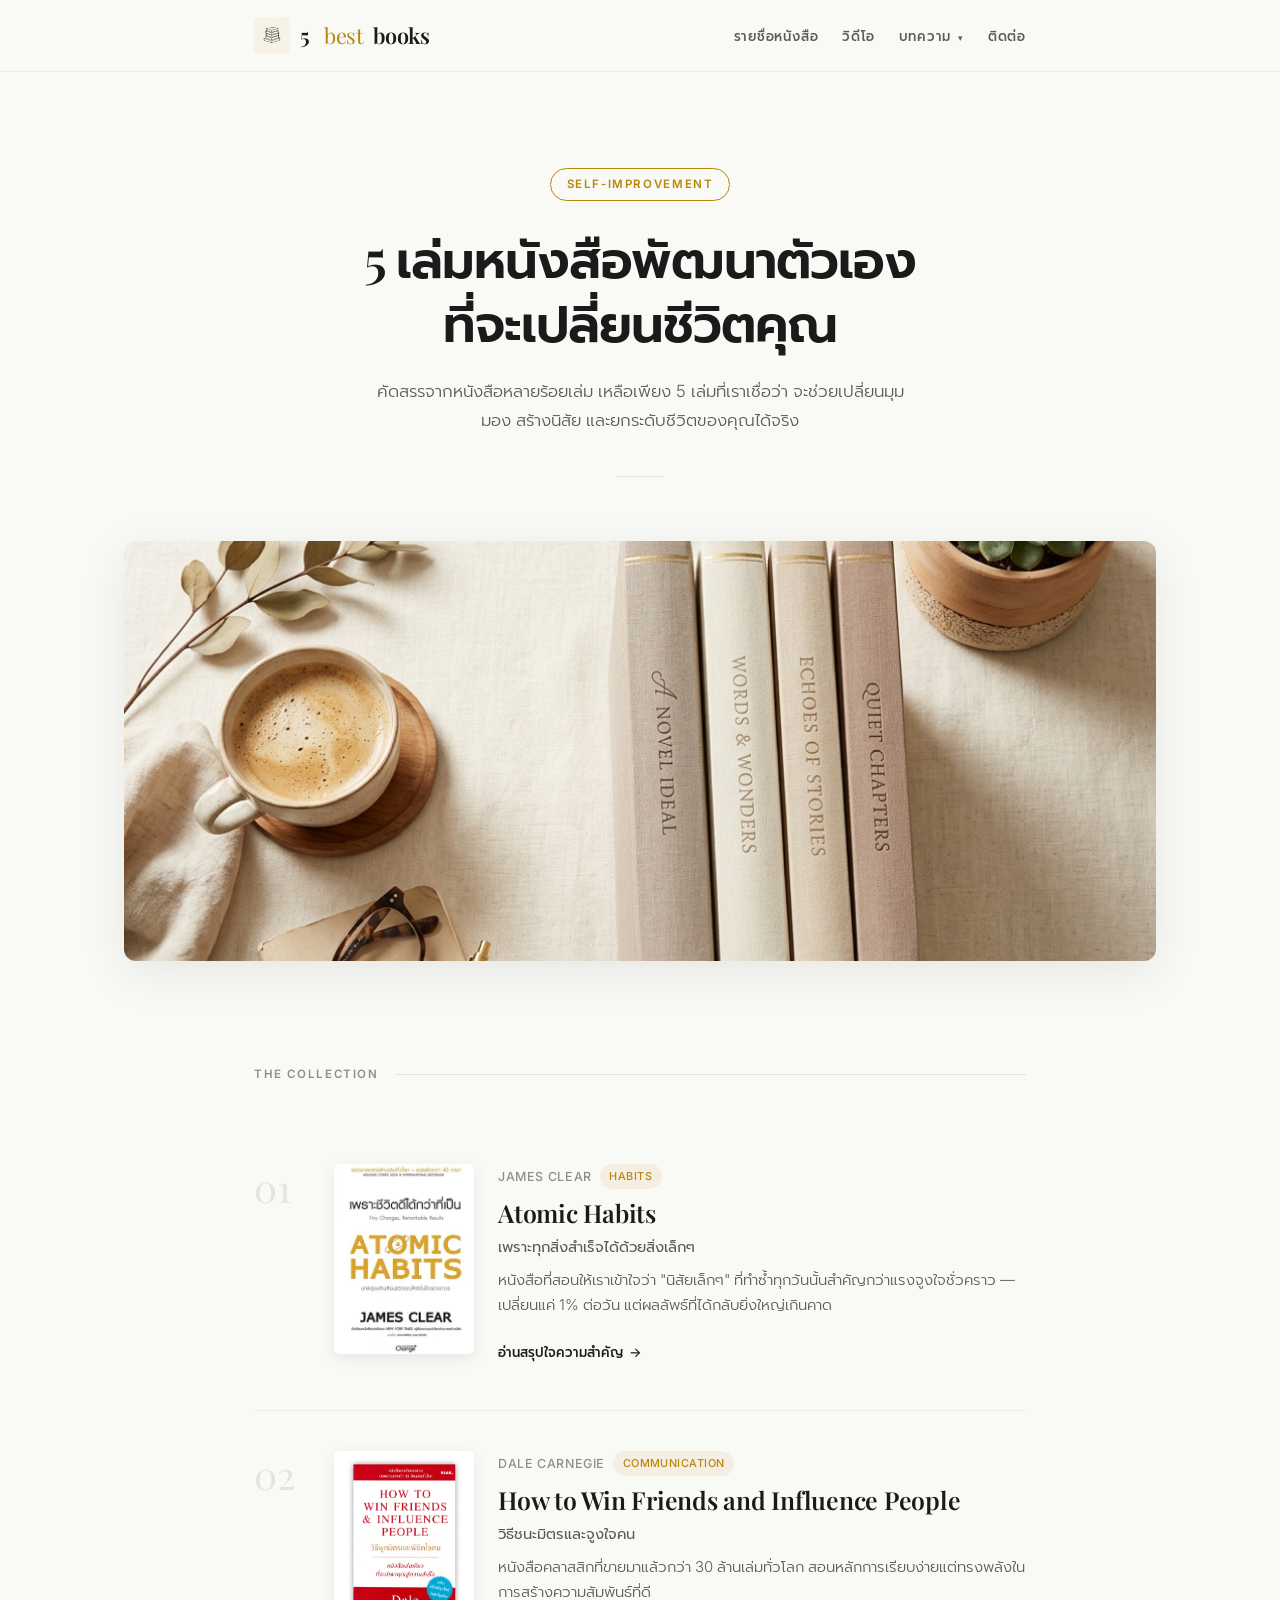
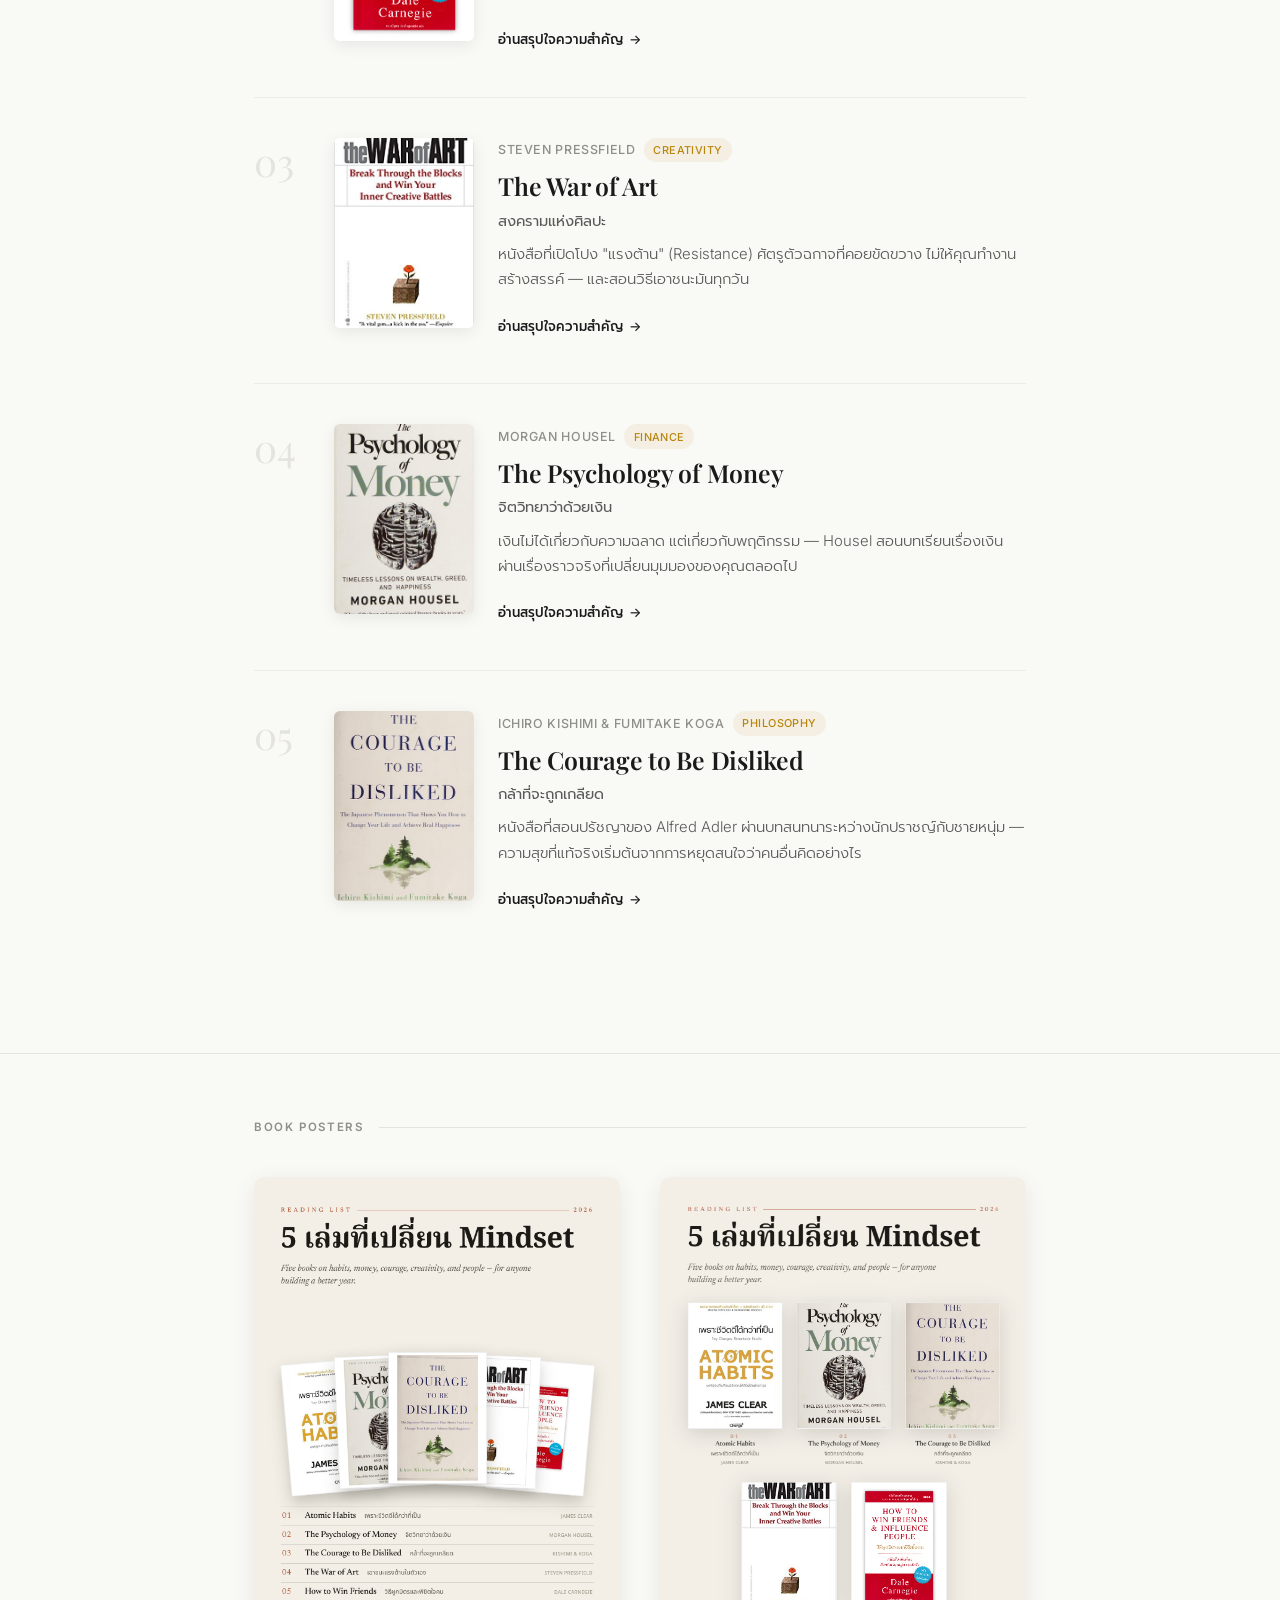
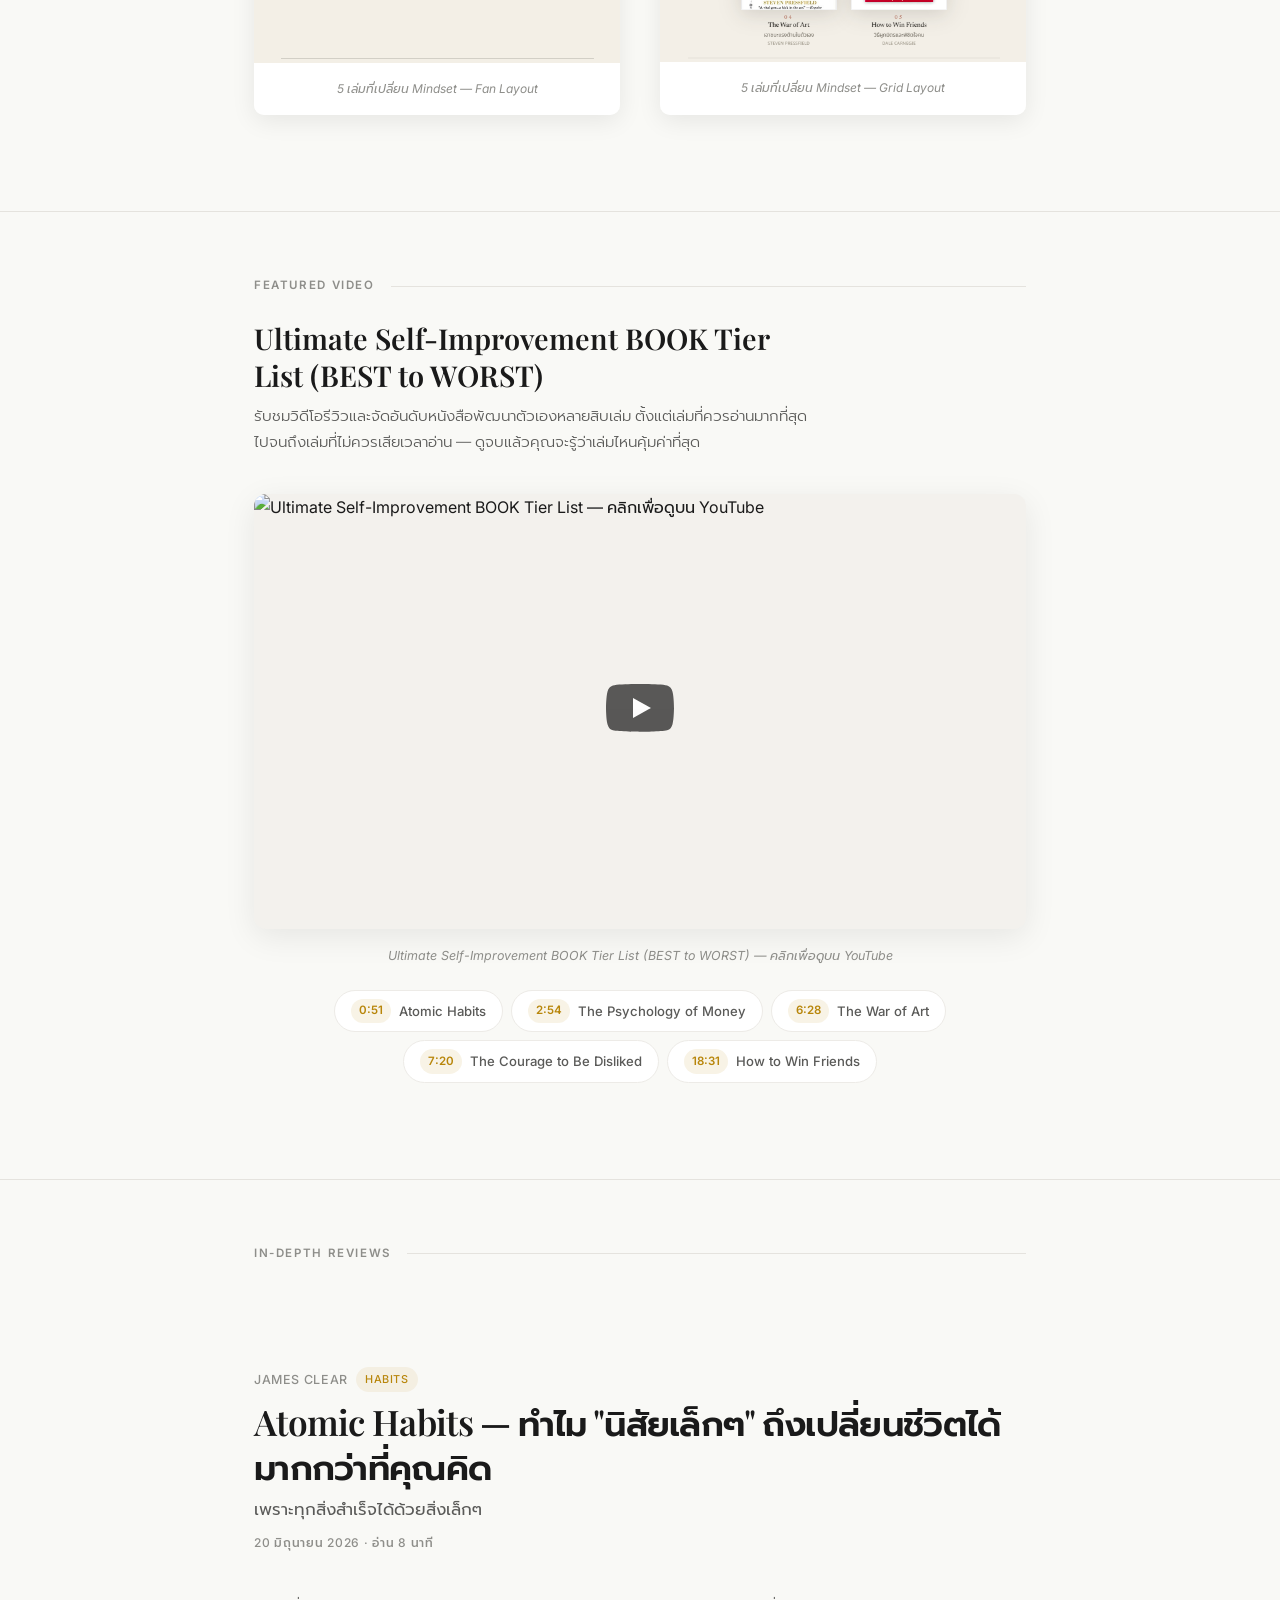
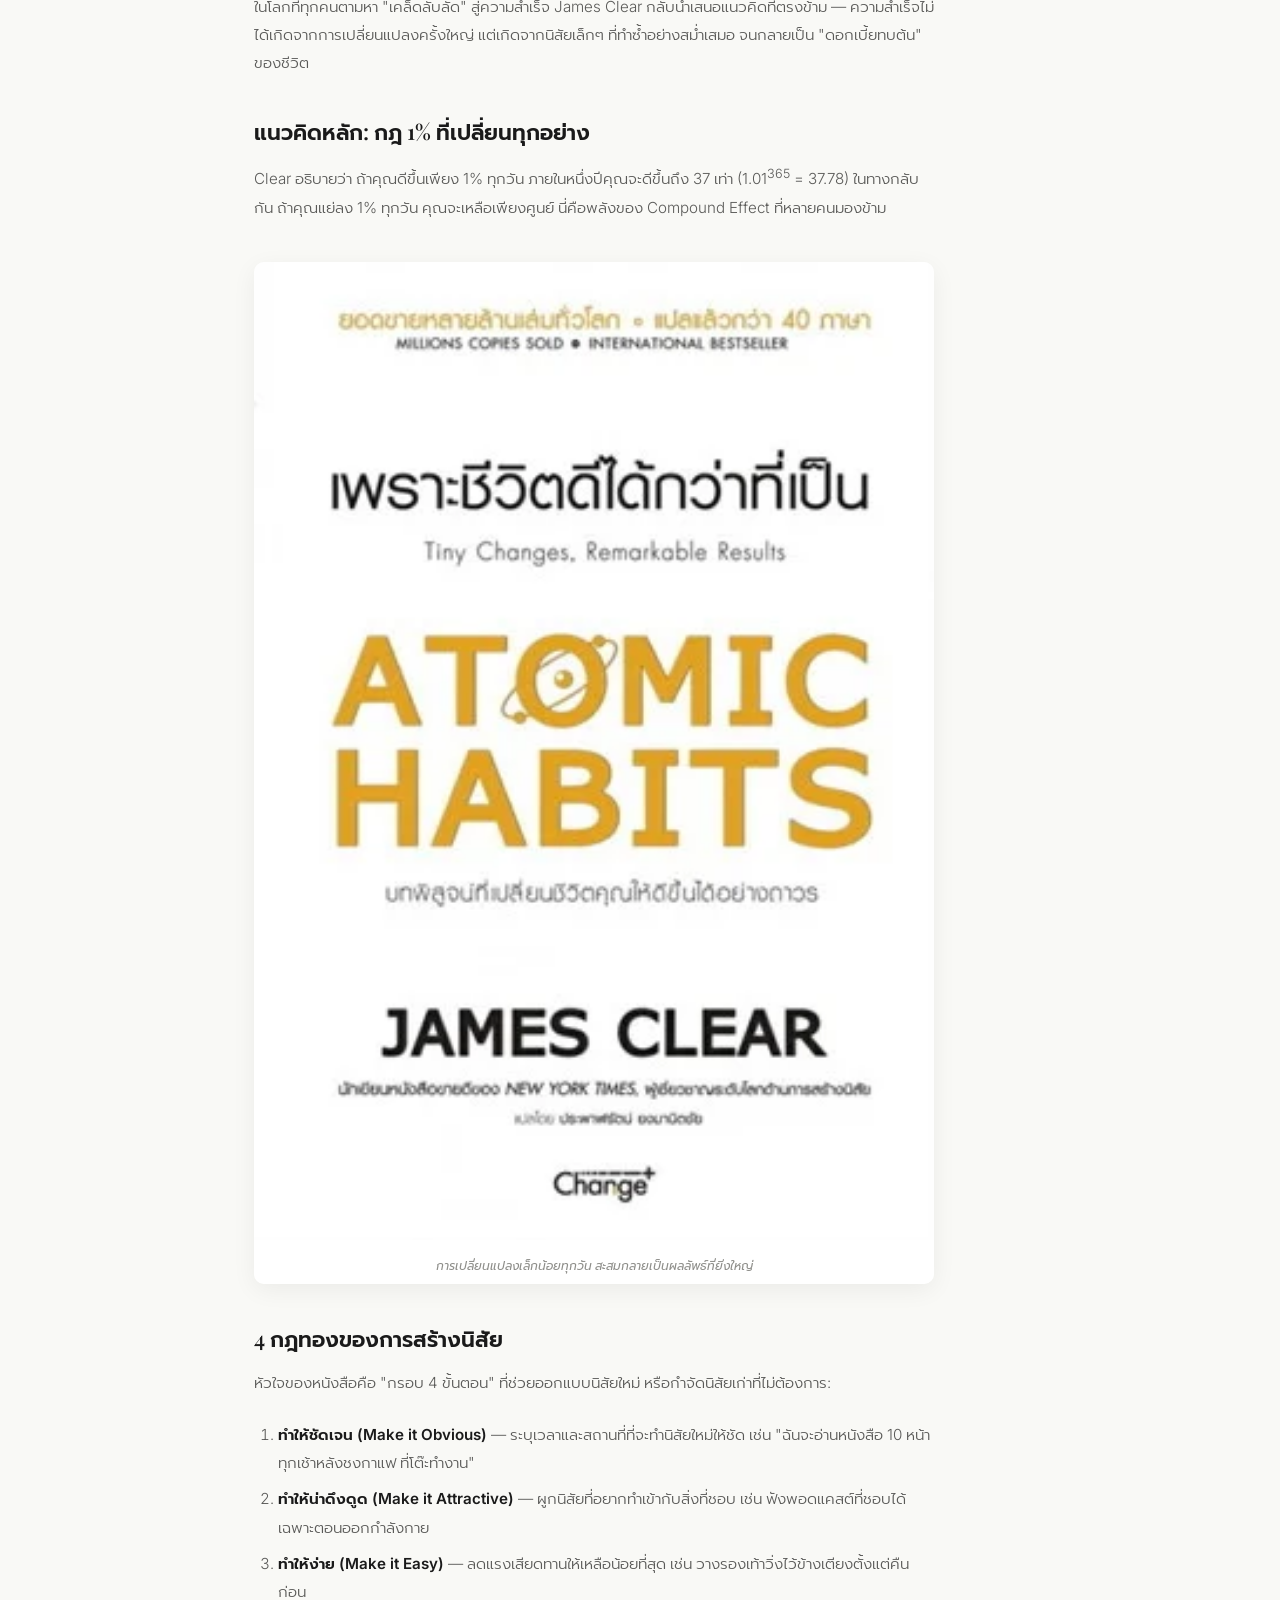
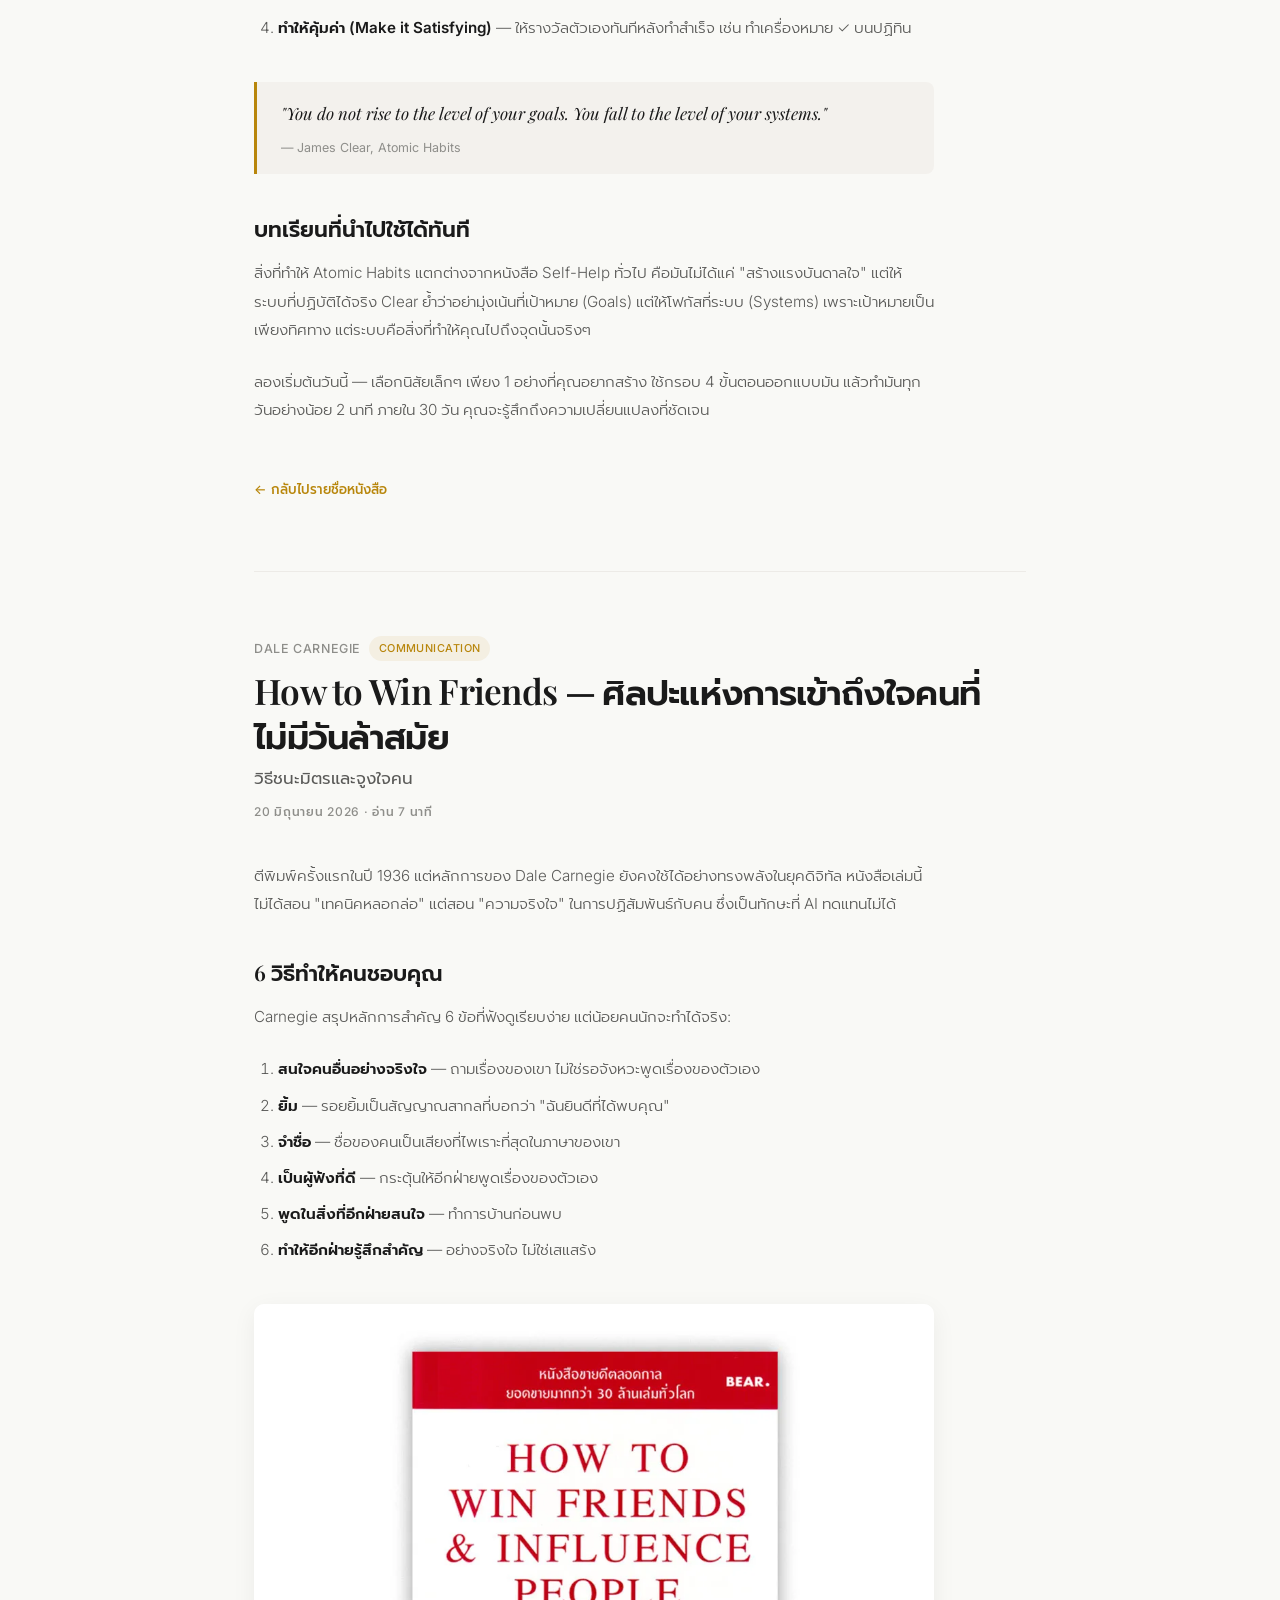
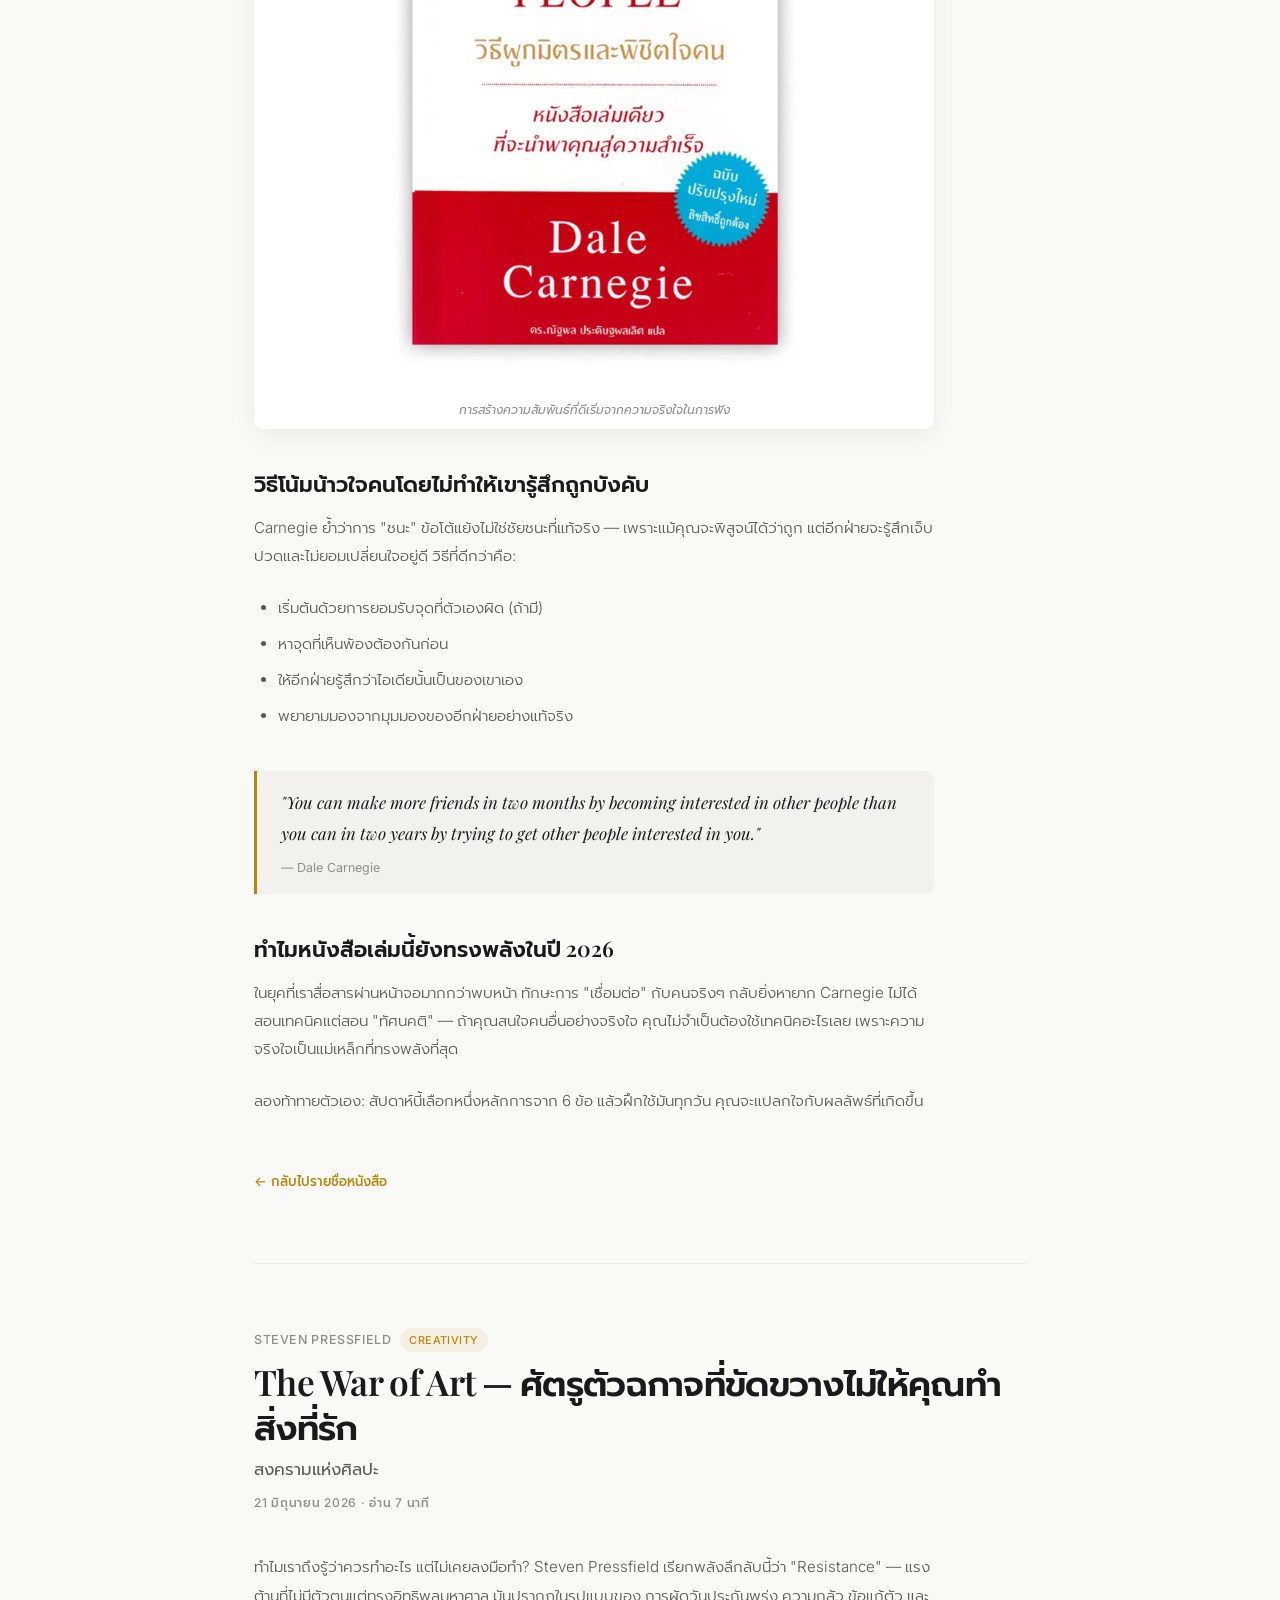
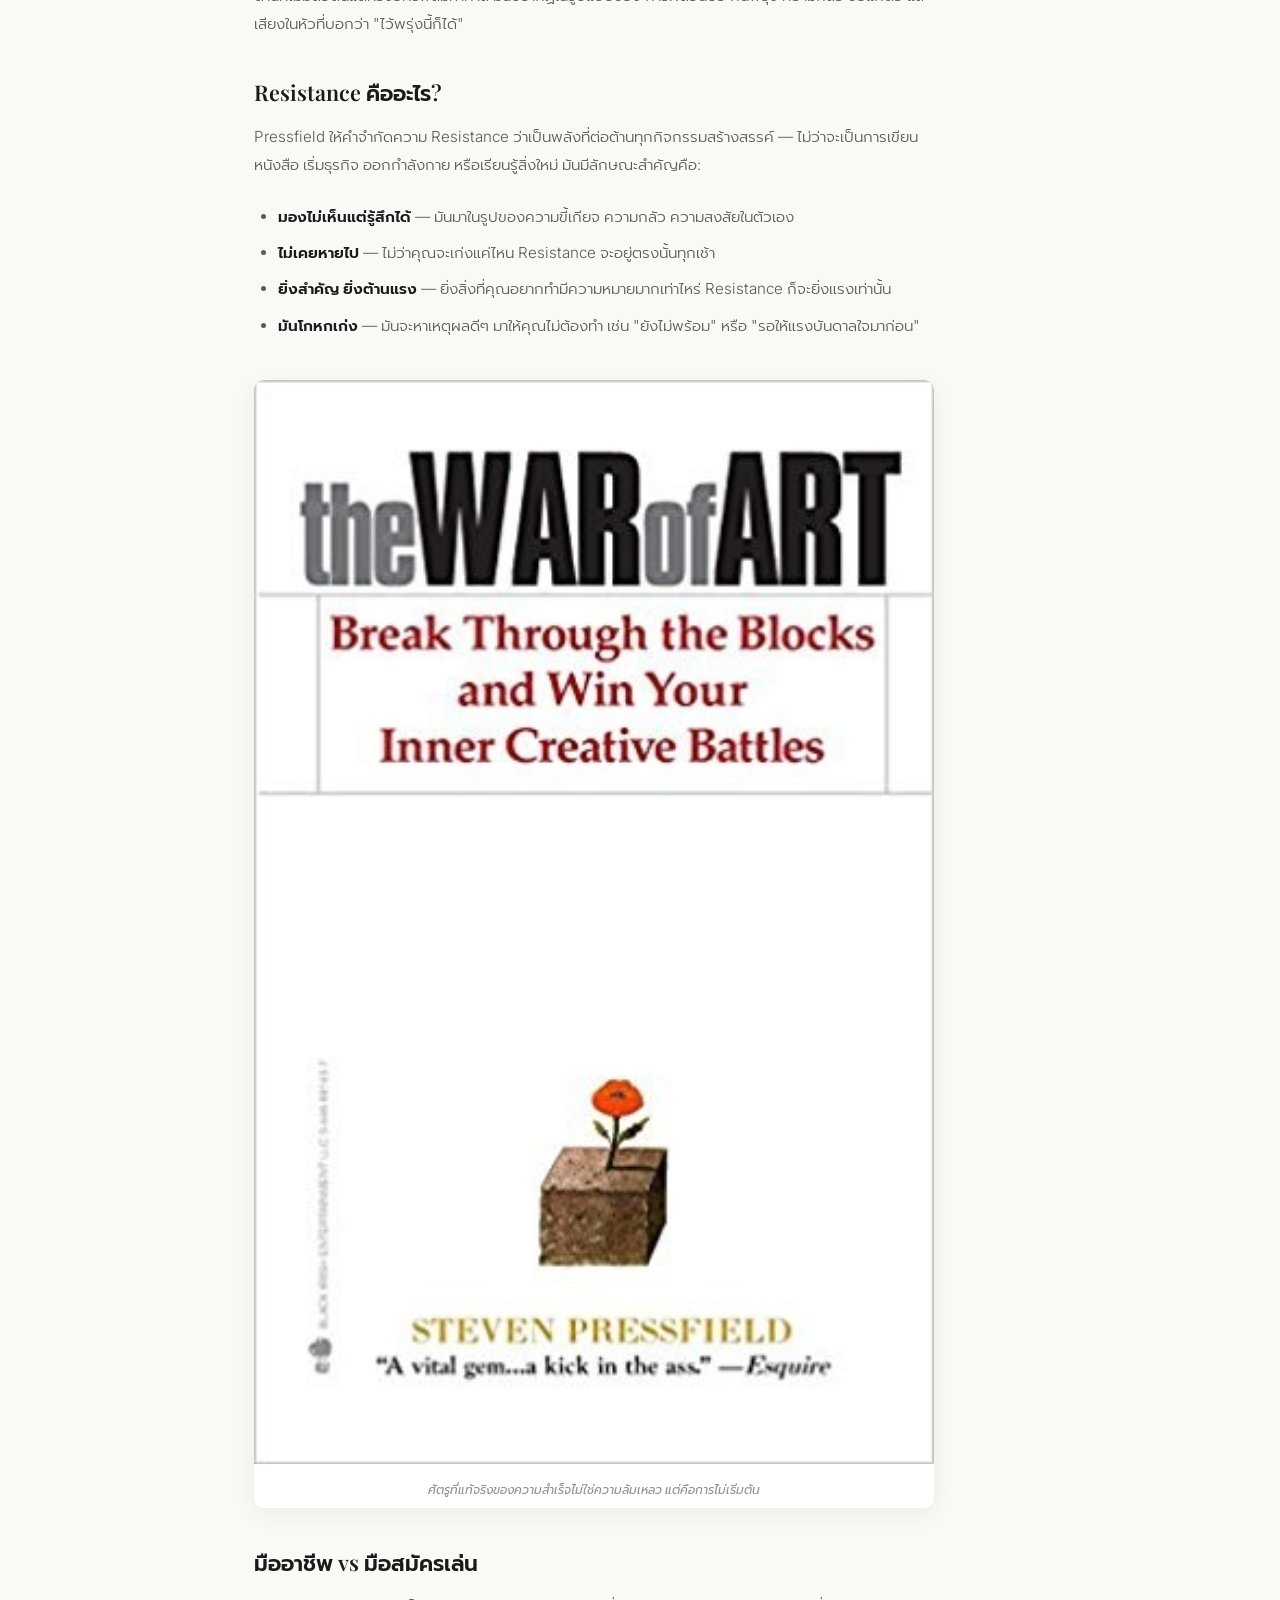
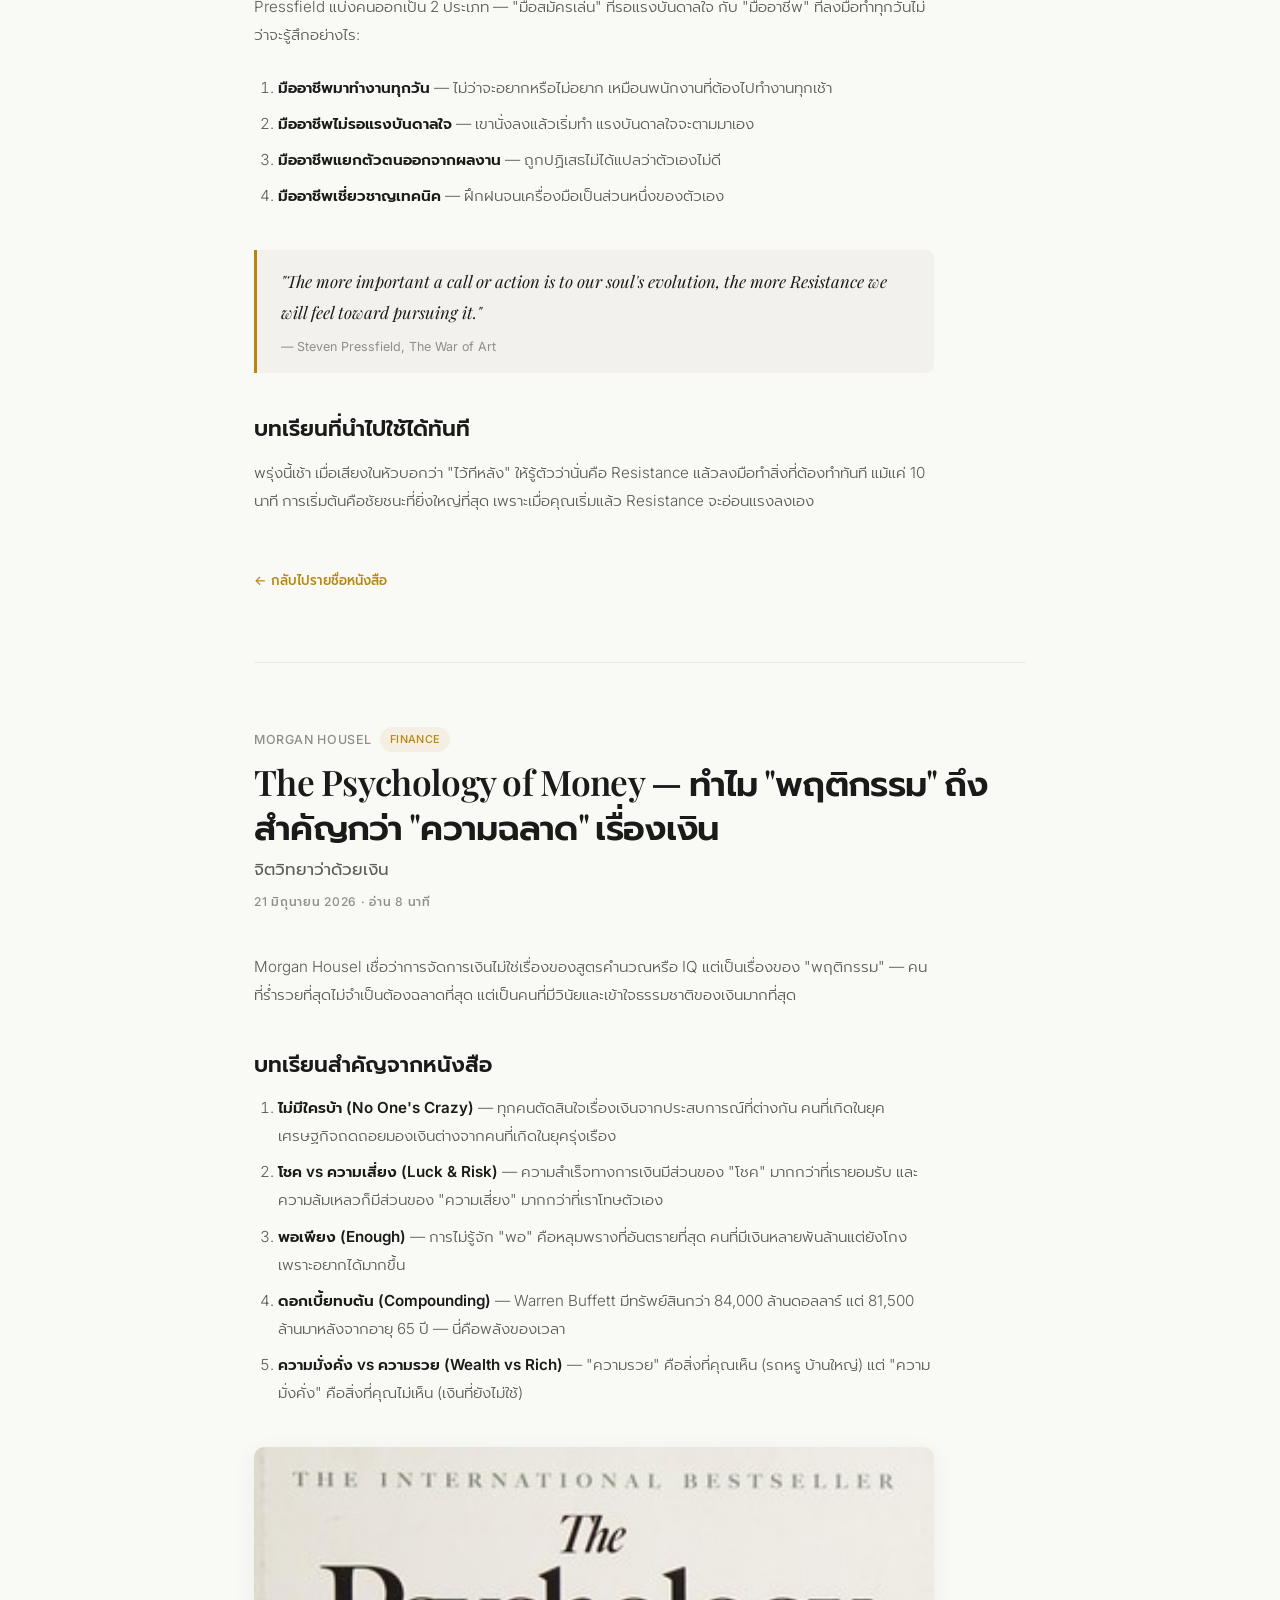
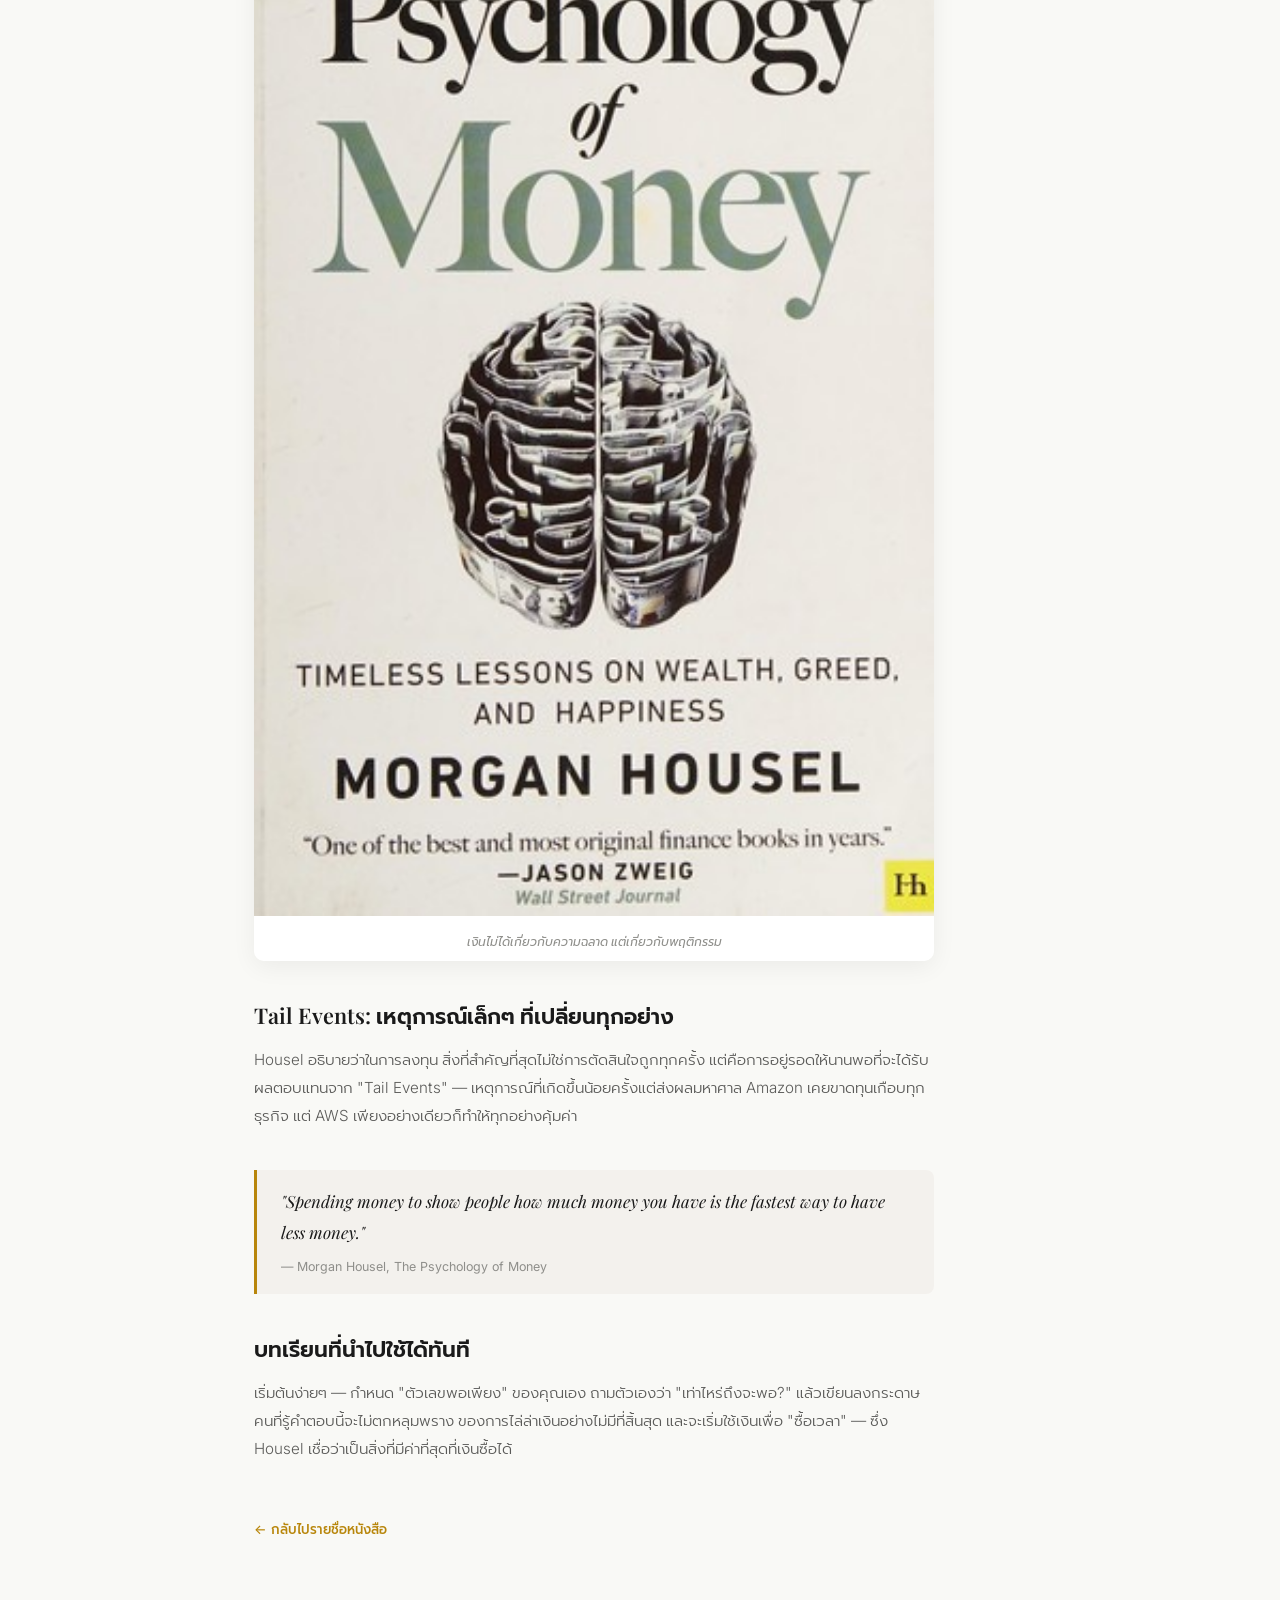
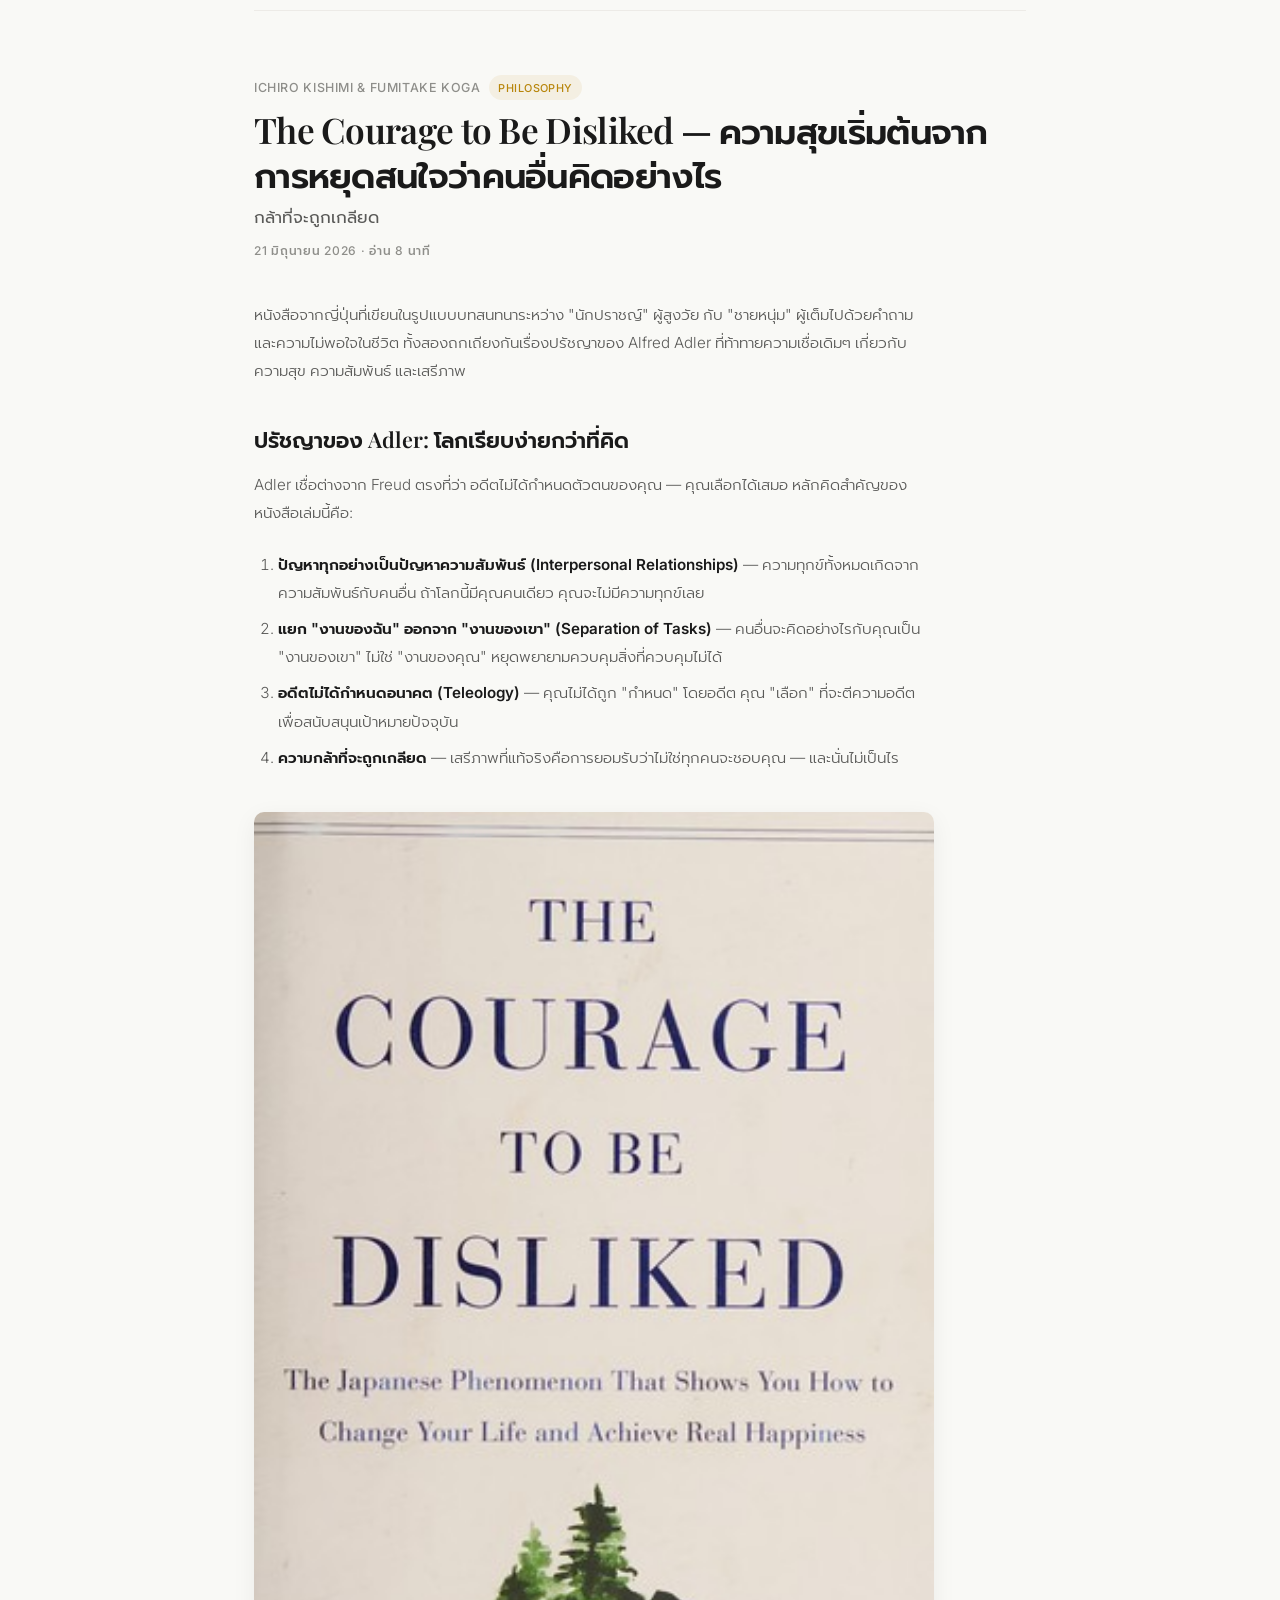
==== commit 89e66313: "Add files via upload" ====
--- a/index.html
+++ b/index.html
@@ -44,9 +44,9 @@
           <ul class="dropdown-menu">
             <li><a href="#article-atomic-habits">Atomic Habits</a></li>
             <li><a href="#article-win-friends">How to Win Friends</a></li>
-            <li><a href="#article-7-habits">The 7 Habits</a></li>
-            <li><a href="#article-thinking-fast">Thinking, Fast and Slow</a></li>
-            <li><a href="#article-cant-hurt-me">Can't Hurt Me</a></li>
+            <li><a href="#article-war-of-art">The War of Art</a></li>
+            <li><a href="#article-psychology-of-money">The Psychology of Money</a></li>
+            <li><a href="#article-courage-to-be-disliked">The Courage to Be Disliked</a></li>
           </ul>
         </li>
         <li><a href="#contact">ติดต่อ</a></li>
@@ -139,20 +139,20 @@
       <article class="book-card" id="book-03">
         <div class="book-number">03</div>
         <div class="book-thumb">
-          <img src="images/book-7-habits.jpg" alt="The 7 Habits book cover" />
+          <img src="images/book-war-of-art.jpg" alt="The War of Art book cover" />
         </div>
         <div class="book-content">
           <div class="book-meta">
-            <span class="book-author">Stephen R. Covey</span>
-            <span class="book-tag">Leadership</span>
-          </div>
-          <h2 class="book-title">The 7 Habits of Highly Effective People</h2>
-          <p class="book-title-thai">อุปนิสัย 7 ประการของผู้มีประสิทธิภาพสูง</p>
+            <span class="book-author">Steven Pressfield</span>
+            <span class="book-tag">Creativity</span>
+          </div>
+          <h2 class="book-title">The War of Art</h2>
+          <p class="book-title-thai">สงครามแห่งศิลปะ</p>
           <p class="book-summary">
-            Covey แบ่งปันกรอบความคิดเรื่อง "การเปลี่ยนแปลงจากภายใน"
-            ตั้งแต่การเป็นเจ้าของชีวิตตัวเอง ไปจนถึงการลับเลื่อย
-          </p>
-          <a href="#article-7-habits" class="book-link">
+            หนังสือที่เปิดโปง "แรงต้าน" (Resistance) ศัตรูตัวฉกาจที่คอยขัดขวาง
+            ไม่ให้คุณทำงานสร้างสรรค์ — และสอนวิธีเอาชนะมันทุกวัน
+          </p>
+          <a href="#article-war-of-art" class="book-link">
             อ่านสรุปใจความสำคัญ <span class="arrow">→</span>
           </a>
         </div>
@@ -162,20 +162,20 @@
       <article class="book-card" id="book-04">
         <div class="book-number">04</div>
         <div class="book-thumb">
-          <img src="images/book-thinking-fast.jpg" alt="Thinking Fast and Slow book cover" />
+          <img src="images/book-psychology-of-money.jpg" alt="The Psychology of Money book cover" />
         </div>
         <div class="book-content">
           <div class="book-meta">
-            <span class="book-author">Daniel Kahneman</span>
-            <span class="book-tag">Psychology</span>
-          </div>
-          <h2 class="book-title">Thinking, Fast and Slow</h2>
-          <p class="book-title-thai">คิดเร็วและช้า</p>
+            <span class="book-author">Morgan Housel</span>
+            <span class="book-tag">Finance</span>
+          </div>
+          <h2 class="book-title">The Psychology of Money</h2>
+          <p class="book-title-thai">จิตวิทยาว่าด้วยเงิน</p>
           <p class="book-summary">
-            ผู้ได้รับรางวัลโนเบลอธิบายว่าสมองของเรามีระบบคิดสองแบบ
-            — "ระบบ 1" ที่รวดเร็วและอัตโนมัติ กับ "ระบบ 2" ที่ช้าแต่มีเหตุผล
-          </p>
-          <a href="#article-thinking-fast" class="book-link">
+            เงินไม่ได้เกี่ยวกับความฉลาด แต่เกี่ยวกับพฤติกรรม
+            — Housel สอนบทเรียนเรื่องเงินผ่านเรื่องราวจริงที่เปลี่ยนมุมมองของคุณตลอดไป
+          </p>
+          <a href="#article-psychology-of-money" class="book-link">
             อ่านสรุปใจความสำคัญ <span class="arrow">→</span>
           </a>
         </div>
@@ -185,24 +185,47 @@
       <article class="book-card" id="book-05">
         <div class="book-number">05</div>
         <div class="book-thumb">
-          <img src="images/book-cant-hurt-me.jpg" alt="Can't Hurt Me book cover" />
+          <img src="images/book-courage-to-be-disliked.jpg" alt="The Courage to Be Disliked book cover" />
         </div>
         <div class="book-content">
           <div class="book-meta">
-            <span class="book-author">David Goggins</span>
-            <span class="book-tag">Mindset</span>
-          </div>
-          <h2 class="book-title">Can't Hurt Me</h2>
-          <p class="book-title-thai">ทำร้ายฉันไม่ได้</p>
+            <span class="book-author">Ichiro Kishimi &amp; Fumitake Koga</span>
+            <span class="book-tag">Philosophy</span>
+          </div>
+          <h2 class="book-title">The Courage to Be Disliked</h2>
+          <p class="book-title-thai">กล้าที่จะถูกเกลียด</p>
           <p class="book-summary">
-            เรื่องราวจริงของ David Goggins จากเด็กที่ถูกทำร้ายสู่นักรบ Navy SEAL ที่แกร่งที่สุด
-            — หนังสือที่จะปลุกพลัง "ความเจ็บปวดคือเชื้อเพลิง" ในตัวคุณ
-          </p>
-          <a href="#article-cant-hurt-me" class="book-link">
+            หนังสือที่สอนปรัชญาของ Alfred Adler ผ่านบทสนทนาระหว่างนักปราชญ์กับชายหนุ่ม
+            — ความสุขที่แท้จริงเริ่มต้นจากการหยุดสนใจว่าคนอื่นคิดอย่างไร
+          </p>
+          <a href="#article-courage-to-be-disliked" class="book-link">
             อ่านสรุปใจความสำคัญ <span class="arrow">→</span>
           </a>
         </div>
       </article>
+
+    </div>
+  </section>
+
+
+  <!-- ================================================================
+       AD POSTERS  —  ภาพโฆษณาหน้าปกบทความ
+       ================================================================ -->
+  <section class="poster-section" id="posters">
+    <div class="container">
+
+      <p class="section-label">Book Posters</p>
+
+      <div class="poster-grid">
+        <figure class="poster-card">
+          <img src="images/ad-poster-1.png" alt="5 เล่มที่เปลี่ยน Mindset — poster แบบ fan layout" loading="lazy" />
+          <figcaption>5 เล่มที่เปลี่ยน Mindset — Fan Layout</figcaption>
+        </figure>
+        <figure class="poster-card">
+          <img src="images/ad-poster-2.png" alt="5 เล่มที่เปลี่ยน Mindset — poster แบบ grid layout" loading="lazy" />
+          <figcaption>5 เล่มที่เปลี่ยน Mindset — Grid Layout</figcaption>
+        </figure>
+      </div>
 
     </div>
   </section>
@@ -244,6 +267,14 @@
       </a>
       <p class="video-caption">Ultimate Self-Improvement BOOK Tier List (BEST to WORST) — คลิกเพื่อดูบน YouTube</p>
 
+      <ul class="video-chapters">
+        <li><a href="https://www.youtube.com/watch?v=PhFQUe82U_Q&t=51s" target="_blank" rel="noopener noreferrer"><span class="chapter-time">0:51</span> Atomic Habits</a></li>
+        <li><a href="https://www.youtube.com/watch?v=PhFQUe82U_Q&t=174s" target="_blank" rel="noopener noreferrer"><span class="chapter-time">2:54</span> The Psychology of Money</a></li>
+        <li><a href="https://www.youtube.com/watch?v=PhFQUe82U_Q&t=388s" target="_blank" rel="noopener noreferrer"><span class="chapter-time">6:28</span> The War of Art</a></li>
+        <li><a href="https://www.youtube.com/watch?v=PhFQUe82U_Q&t=440s" target="_blank" rel="noopener noreferrer"><span class="chapter-time">7:20</span> The Courage to Be Disliked</a></li>
+        <li><a href="https://www.youtube.com/watch?v=PhFQUe82U_Q&t=1111s" target="_blank" rel="noopener noreferrer"><span class="chapter-time">18:31</span> How to Win Friends</a></li>
+      </ul>
+
     </div>
   </section>
 
@@ -411,71 +442,75 @@
 
       </article>
 
-      <!-- ─── Article 3: The 7 Habits ─────────────────────────── -->
-      <article class="article-full" id="article-7-habits">
+      <!-- ─── Article 3: The War of Art ─────────────────────────── -->
+      <article class="article-full" id="article-war-of-art">
 
         <div class="article-header">
           <div class="book-meta">
-            <span class="book-author">Stephen R. Covey</span>
-            <span class="book-tag">Leadership</span>
-          </div>
-          <h2>The 7 Habits of Highly Effective People — กรอบความคิดที่เปลี่ยน "คนธรรมดา" ให้กลายเป็น "คนมีประสิทธิภาพสูง"</h2>
-          <p class="article-subtitle">อุปนิสัย 7 ประการของผู้มีประสิทธิภาพสูง</p>
-          <p class="article-date">21 มิถุนายน 2026 · อ่าน 8 นาที</p>
+            <span class="book-author">Steven Pressfield</span>
+            <span class="book-tag">Creativity</span>
+          </div>
+          <h2>The War of Art — ศัตรูตัวฉกาจที่ขัดขวางไม่ให้คุณทำสิ่งที่รัก</h2>
+          <p class="article-subtitle">สงครามแห่งศิลปะ</p>
+          <p class="article-date">21 มิถุนายน 2026 · อ่าน 7 นาที</p>
         </div>
 
         <div class="article-body">
 
           <p>
-            Stephen R. Covey เชื่อว่าความสำเร็จที่แท้จริงไม่ได้เกิดจากเทคนิคหรือลูกเล่น
-            แต่เกิดจาก "การเปลี่ยนแปลงจากภายใน" — เปลี่ยนตัวตนก่อน แล้วผลลัพธ์ภายนอกจะตามมาเอง
-            หนังสือเล่มนี้ขายมาแล้วกว่า 40 ล้านเล่มทั่วโลก และยังคงเป็นหนึ่งในหนังสือพัฒนาตัวเองที่ทรงอิทธิพลที่สุดตลอดกาล
-          </p>
-
-          <h3>จากพึ่งพาตัวเอง สู่พึ่งพาซึ่งกันและกัน</h3>
-
-          <p>
-            Covey แบ่งอุปนิสัย 7 ประการออกเป็น 3 ระดับ — เริ่มจากชัยชนะส่วนตัว (Private Victory)
-            สู่ชัยชนะร่วมกัน (Public Victory) และจบด้วยการฟื้นฟูตัวเอง:
-          </p>
-
-          <ol>
-            <li><strong>Be Proactive (เป็นฝ่ายเริ่มต้น)</strong> — คุณเลือกได้ว่าจะตอบสนองต่อสถานการณ์อย่างไร อย่าโทษสภาพแวดล้อม จงโฟกัสที่สิ่งที่ควบคุมได้</li>
-            <li><strong>Begin with the End in Mind (เริ่มต้นด้วยจุดหมายในใจ)</strong> — กำหนดวิสัยทัศน์ชีวิตของคุณ แล้วตัดสินใจทุกอย่างจากจุดหมายนั้น</li>
-            <li><strong>Put First Things First (ทำสิ่งสำคัญก่อน)</strong> — แยกแยะระหว่าง "เร่งด่วน" กับ "สำคัญ" แล้วจัดลำดับความสำคัญให้ถูก</li>
-            <li><strong>Think Win-Win (คิดแบบชนะ-ชนะ)</strong> — มองหาทางออกที่ทุกฝ่ายได้ประโยชน์ ไม่ใช่แค่ตัวเอง</li>
-            <li><strong>Seek First to Understand, Then to Be Understood (เข้าใจเขาก่อน แล้วค่อยให้เขาเข้าใจเรา)</strong> — ฟังอย่างลึกซึ้งก่อนที่จะพูด</li>
-            <li><strong>Synergize (ผนึกพลัง)</strong> — ความแตกต่างไม่ใช่ปัญหา แต่เป็นโอกาสสร้างสิ่งที่ดีกว่าที่คนคนเดียวทำได้</li>
-            <li><strong>Sharpen the Saw (ลับเลื่อย)</strong> — ดูแลตัวเอง 4 ด้าน: กาย ใจ สังคม และจิตวิญญาณ</li>
-          </ol>
+            ทำไมเราถึงรู้ว่าควรทำอะไร แต่ไม่เคยลงมือทำ? Steven Pressfield เรียกพลังลึกลับนี้ว่า
+            "Resistance" — แรงต้านที่ไม่มีตัวตนแต่ทรงอิทธิพลมหาศาล มันปรากฏในรูปแบบของ
+            การผัดวันประกันพรุ่ง ความกลัว ข้อแก้ตัว และเสียงในหัวที่บอกว่า "ไว้พรุ่งนี้ก็ได้"
+          </p>
+
+          <h3>Resistance คืออะไร?</h3>
+
+          <p>
+            Pressfield ให้คำจำกัดความ Resistance ว่าเป็นพลังที่ต่อต้านทุกกิจกรรมสร้างสรรค์
+            — ไม่ว่าจะเป็นการเขียนหนังสือ เริ่มธุรกิจ ออกกำลังกาย หรือเรียนรู้สิ่งใหม่
+            มันมีลักษณะสำคัญคือ:
+          </p>
+
+          <ul>
+            <li><strong>มองไม่เห็นแต่รู้สึกได้</strong> — มันมาในรูปของความขี้เกียจ ความกลัว ความสงสัยในตัวเอง</li>
+            <li><strong>ไม่เคยหายไป</strong> — ไม่ว่าคุณจะเก่งแค่ไหน Resistance จะอยู่ตรงนั้นทุกเช้า</li>
+            <li><strong>ยิ่งสำคัญ ยิ่งต้านแรง</strong> — ยิ่งสิ่งที่คุณอยากทำมีความหมายมากเท่าไหร่ Resistance ก็จะยิ่งแรงเท่านั้น</li>
+            <li><strong>มันโกหกเก่ง</strong> — มันจะหาเหตุผลดีๆ มาให้คุณไม่ต้องทำ เช่น "ยังไม่พร้อม" หรือ "รอให้แรงบันดาลใจมาก่อน"</li>
+          </ul>
 
           <figure class="article-image">
             <img
-              src="images/book-7-habits.jpg"
-              alt="อุปนิสัย 7 ประการของผู้มีประสิทธิภาพสูง"
+              src="images/book-war-of-art.jpg"
+              alt="The War of Art — สงครามแห่งศิลปะ"
             />
-            <figcaption>7 อุปนิสัยที่พาคุณจากการพึ่งพาตัวเอง สู่การพึ่งพาซึ่งกันและกัน</figcaption>
+            <figcaption>ศัตรูที่แท้จริงของความสำเร็จไม่ใช่ความล้มเหลว แต่คือการไม่เริ่มต้น</figcaption>
           </figure>
 
-          <h3>หลักคิดที่ทรงพลังที่สุด: วงกลมแห่งอิทธิพล</h3>
-
-          <p>
-            Covey สอนให้แยก "วงกลมแห่งความกังวล" (สิ่งที่เราห่วงแต่ควบคุมไม่ได้) ออกจาก
-            "วงกลมแห่งอิทธิพล" (สิ่งที่เราทำอะไรได้จริง) คนที่มีประสิทธิภาพสูงจะโฟกัสพลังงานทั้งหมด
-            ไปที่วงกลมแห่งอิทธิพล — ยิ่งโฟกัสมากเท่าไหร่ วงกลมนี้ก็ยิ่งขยายใหญ่ขึ้นเท่านั้น
-          </p>
+          <h3>มืออาชีพ vs มือสมัครเล่น</h3>
+
+          <p>
+            Pressfield แบ่งคนออกเป็น 2 ประเภท — "มือสมัครเล่น" ที่รอแรงบันดาลใจ
+            กับ "มืออาชีพ" ที่ลงมือทำทุกวันไม่ว่าจะรู้สึกอย่างไร:
+          </p>
+
+          <ol>
+            <li><strong>มืออาชีพมาทำงานทุกวัน</strong> — ไม่ว่าจะอยากหรือไม่อยาก เหมือนพนักงานที่ต้องไปทำงานทุกเช้า</li>
+            <li><strong>มืออาชีพไม่รอแรงบันดาลใจ</strong> — เขานั่งลงแล้วเริ่มทำ แรงบันดาลใจจะตามมาเอง</li>
+            <li><strong>มืออาชีพแยกตัวตนออกจากผลงาน</strong> — ถูกปฏิเสธไม่ได้แปลว่าตัวเองไม่ดี</li>
+            <li><strong>มืออาชีพเชี่ยวชาญเทคนิค</strong> — ฝึกฝนจนเครื่องมือเป็นส่วนหนึ่งของตัวเอง</li>
+          </ol>
 
           <blockquote>
-            <p>"Between stimulus and response there is a space. In that space is our power to choose our response. In our response lies our growth and our freedom."</p>
-            <cite>— Stephen R. Covey</cite>
+            <p>"The more important a call or action is to our soul's evolution, the more Resistance we will feel toward pursuing it."</p>
+            <cite>— Steven Pressfield, The War of Art</cite>
           </blockquote>
 
           <h3>บทเรียนที่นำไปใช้ได้ทันที</h3>
 
           <p>
-            ลองเขียน "Personal Mission Statement" ของคุณเอง — ถามตัวเองว่า "ถ้าวันนี้เป็นวันสุดท้าย
-            ฉันอยากให้คนจดจำฉันในฐานะอะไร?" คำตอบนั้นจะเป็นเข็มทิศที่นำทางทุกการตัดสินใจของคุณ
-            นี่คือหัวใจของอุปนิสัยข้อที่ 2 และเป็นจุดเริ่มต้นที่ทรงพลังที่สุดของหนังสือเล่มนี้
+            พรุ่งนี้เช้า เมื่อเสียงในหัวบอกว่า "ไว้ทีหลัง" ให้รู้ตัวว่านั่นคือ Resistance
+            แล้วลงมือทำสิ่งที่ต้องทำทันที แม้แค่ 10 นาที การเริ่มต้นคือชัยชนะที่ยิ่งใหญ่ที่สุด
+            เพราะเมื่อคุณเริ่มแล้ว Resistance จะอ่อนแรงลงเอง
           </p>
 
           <a href="#books" class="article-back">← กลับไปรายชื่อหนังสือ</a>
@@ -483,143 +518,136 @@
 
       </article>
 
-      <!-- ─── Article 4: Thinking, Fast and Slow ───────────────── -->
-      <article class="article-full" id="article-thinking-fast">
+      <!-- ─── Article 4: The Psychology of Money ───────────────── -->
+      <article class="article-full" id="article-psychology-of-money">
 
         <div class="article-header">
           <div class="book-meta">
-            <span class="book-author">Daniel Kahneman</span>
-            <span class="book-tag">Psychology</span>
-          </div>
-          <h2>Thinking, Fast and Slow — ทำไมสมองของเราถึง "หลอก" ตัวเองอยู่เสมอ</h2>
-          <p class="article-subtitle">คิดเร็วและช้า</p>
-          <p class="article-date">21 มิถุนายน 2026 · อ่าน 9 นาที</p>
+            <span class="book-author">Morgan Housel</span>
+            <span class="book-tag">Finance</span>
+          </div>
+          <h2>The Psychology of Money — ทำไม "พฤติกรรม" ถึงสำคัญกว่า "ความฉลาด" เรื่องเงิน</h2>
+          <p class="article-subtitle">จิตวิทยาว่าด้วยเงิน</p>
+          <p class="article-date">21 มิถุนายน 2026 · อ่าน 8 นาที</p>
         </div>
 
         <div class="article-body">
 
           <p>
-            Daniel Kahneman ผู้ได้รับรางวัลโนเบลสาขาเศรษฐศาสตร์ ใช้เวลาหลายทศวรรษศึกษาว่า
-            มนุษย์ตัดสินใจอย่างไร — และค้นพบว่าเราไม่ได้ "มีเหตุผล" อย่างที่คิด
-            หนังสือเล่มนี้เปิดเผยกลไกลึกลับของสมองที่ส่งผลต่อทุกการตัดสินใจในชีวิต
-          </p>
-
-          <h3>ระบบ 1 กับ ระบบ 2: สมองสองดวงในหัวเดียว</h3>
-
-          <p>
-            Kahneman อธิบายว่าสมองของเราทำงานผ่านระบบคิดสองแบบ:
-          </p>
-
-          <ul>
-            <li><strong>ระบบ 1 (คิดเร็ว)</strong> — ทำงานอัตโนมัติ รวดเร็ว ไม่ต้องใช้ความพยายาม เช่น อ่านป้ายบนถนน รู้สึกกลัวเมื่อเห็นงู หรือบวกเลข 2+2 ได้ทันที</li>
-            <li><strong>ระบบ 2 (คิดช้า)</strong> — ต้องใช้สมาธิและความพยายาม เช่น คำนวณ 17×24 วางแผนการเดินทาง หรือเปรียบเทียบสินค้าก่อนซื้อ</li>
-          </ul>
-
-          <p>
-            ปัญหาคือ — ระบบ 1 ทำงานตลอดเวลาและชอบ "ลัดขั้นตอน" ทำให้เราตกหลุมพรางทางความคิด
-            (Cognitive Biases) โดยไม่รู้ตัว ในขณะที่ระบบ 2 ซึ่งมีเหตุผลกว่ากลับ "ขี้เกียจ"
-            และมักปล่อยให้ระบบ 1 ตัดสินใจแทน
-          </p>
+            Morgan Housel เชื่อว่าการจัดการเงินไม่ใช่เรื่องของสูตรคำนวณหรือ IQ
+            แต่เป็นเรื่องของ "พฤติกรรม" — คนที่ร่ำรวยที่สุดไม่จำเป็นต้องฉลาดที่สุด
+            แต่เป็นคนที่มีวินัยและเข้าใจธรรมชาติของเงินมากที่สุด
+          </p>
+
+          <h3>บทเรียนสำคัญจากหนังสือ</h3>
+
+          <ol>
+            <li><strong>ไม่มีใครบ้า (No One's Crazy)</strong> — ทุกคนตัดสินใจเรื่องเงินจากประสบการณ์ที่ต่างกัน คนที่เกิดในยุคเศรษฐกิจถดถอยมองเงินต่างจากคนที่เกิดในยุครุ่งเรือง</li>
+            <li><strong>โชค vs ความเสี่ยง (Luck &amp; Risk)</strong> — ความสำเร็จทางการเงินมีส่วนของ "โชค" มากกว่าที่เรายอมรับ และความล้มเหลวก็มีส่วนของ "ความเสี่ยง" มากกว่าที่เราโทษตัวเอง</li>
+            <li><strong>พอเพียง (Enough)</strong> — การไม่รู้จัก "พอ" คือหลุมพรางที่อันตรายที่สุด คนที่มีเงินหลายพันล้านแต่ยังโกงเพราะอยากได้มากขึ้น</li>
+            <li><strong>ดอกเบี้ยทบต้น (Compounding)</strong> — Warren Buffett มีทรัพย์สินกว่า 84,000 ล้านดอลลาร์ แต่ 81,500 ล้านมาหลังจากอายุ 65 ปี — นี่คือพลังของเวลา</li>
+            <li><strong>ความมั่งคั่ง vs ความรวย (Wealth vs Rich)</strong> — "ความรวย" คือสิ่งที่คุณเห็น (รถหรู บ้านใหญ่) แต่ "ความมั่งคั่ง" คือสิ่งที่คุณไม่เห็น (เงินที่ยังไม่ใช้)</li>
+          </ol>
 
           <figure class="article-image">
             <img
-              src="images/book-thinking-fast.jpg"
-              alt="Thinking Fast and Slow — ระบบคิดสองแบบ"
+              src="images/book-psychology-of-money.jpg"
+              alt="The Psychology of Money — จิตวิทยาว่าด้วยเงิน"
             />
-            <figcaption>สมองของเรามีระบบคิดสองแบบที่ทำงานแตกต่างกันอย่างสิ้นเชิง</figcaption>
+            <figcaption>เงินไม่ได้เกี่ยวกับความฉลาด แต่เกี่ยวกับพฤติกรรม</figcaption>
           </figure>
 
-          <h3>กับดักทางความคิดที่พบบ่อยที่สุด</h3>
+          <h3>Tail Events: เหตุการณ์เล็กๆ ที่เปลี่ยนทุกอย่าง</h3>
+
+          <p>
+            Housel อธิบายว่าในการลงทุน สิ่งที่สำคัญที่สุดไม่ใช่การตัดสินใจถูกทุกครั้ง
+            แต่คือการอยู่รอดให้นานพอที่จะได้รับผลตอบแทนจาก "Tail Events"
+            — เหตุการณ์ที่เกิดขึ้นน้อยครั้งแต่ส่งผลมหาศาล Amazon เคยขาดทุนเกือบทุกธุรกิจ
+            แต่ AWS เพียงอย่างเดียวก็ทำให้ทุกอย่างคุ้มค่า
+          </p>
+
+          <blockquote>
+            <p>"Spending money to show people how much money you have is the fastest way to have less money."</p>
+            <cite>— Morgan Housel, The Psychology of Money</cite>
+          </blockquote>
+
+          <h3>บทเรียนที่นำไปใช้ได้ทันที</h3>
+
+          <p>
+            เริ่มต้นง่ายๆ — กำหนด "ตัวเลขพอเพียง" ของคุณเอง ถามตัวเองว่า
+            "เท่าไหร่ถึงจะพอ?" แล้วเขียนลงกระดาษ คนที่รู้คำตอบนี้จะไม่ตกหลุมพราง
+            ของการไล่ล่าเงินอย่างไม่มีที่สิ้นสุด และจะเริ่มใช้เงินเพื่อ "ซื้อเวลา" —
+            ซึ่ง Housel เชื่อว่าเป็นสิ่งที่มีค่าที่สุดที่เงินซื้อได้
+          </p>
+
+          <a href="#books" class="article-back">← กลับไปรายชื่อหนังสือ</a>
+        </div>
+
+      </article>
+
+      <!-- ─── Article 5: The Courage to Be Disliked ────────────── -->
+      <article class="article-full" id="article-courage-to-be-disliked">
+
+        <div class="article-header">
+          <div class="book-meta">
+            <span class="book-author">Ichiro Kishimi &amp; Fumitake Koga</span>
+            <span class="book-tag">Philosophy</span>
+          </div>
+          <h2>The Courage to Be Disliked — ความสุขเริ่มต้นจากการหยุดสนใจว่าคนอื่นคิดอย่างไร</h2>
+          <p class="article-subtitle">กล้าที่จะถูกเกลียด</p>
+          <p class="article-date">21 มิถุนายน 2026 · อ่าน 8 นาที</p>
+        </div>
+
+        <div class="article-body">
+
+          <p>
+            หนังสือจากญี่ปุ่นที่เขียนในรูปแบบบทสนทนาระหว่าง "นักปราชญ์" ผู้สูงวัย
+            กับ "ชายหนุ่ม" ผู้เต็มไปด้วยคำถามและความไม่พอใจในชีวิต
+            ทั้งสองถกเถียงกันเรื่องปรัชญาของ Alfred Adler ที่ท้าทายความเชื่อเดิมๆ
+            เกี่ยวกับความสุข ความสัมพันธ์ และเสรีภาพ
+          </p>
+
+          <h3>ปรัชญาของ Adler: โลกเรียบง่ายกว่าที่คิด</h3>
+
+          <p>
+            Adler เชื่อต่างจาก Freud ตรงที่ว่า อดีตไม่ได้กำหนดตัวตนของคุณ — คุณเลือกได้เสมอ
+            หลักคิดสำคัญของหนังสือเล่มนี้คือ:
+          </p>
 
           <ol>
-            <li><strong>Anchoring Effect (ผลของจุดยึด)</strong> — ตัวเลขแรกที่เห็นจะส่งผลต่อการตัดสินใจ เช่น ราคาเดิมที่ขีดฆ่าบนป้ายลดราคาทำให้รู้สึกว่า "คุ้ม"</li>
-            <li><strong>Loss Aversion (กลัวสูญเสียมากกว่าอยากได้)</strong> — ความเจ็บปวดจากการเสียเงิน 1,000 บาท รุนแรงกว่าความสุขจากการได้เงิน 1,000 บาท ถึง 2 เท่า</li>
-            <li><strong>Availability Heuristic (ตัดสินจากสิ่งที่นึกออก)</strong> — เราประเมินความเสี่ยงจาก "ความง่ายในการนึกถึงตัวอย่าง" ไม่ใช่จากสถิติจริง เช่น กลัวเครื่องบินตกมากกว่าอุบัติเหตุรถยนต์</li>
-            <li><strong>Overconfidence (มั่นใจเกินไป)</strong> — เรามักประเมินความสามารถของตัวเองสูงเกินจริง และประเมินความเสี่ยงต่ำเกินไป</li>
+            <li><strong>ปัญหาทุกอย่างเป็นปัญหาความสัมพันธ์ (Interpersonal Relationships)</strong> — ความทุกข์ทั้งหมดเกิดจากความสัมพันธ์กับคนอื่น ถ้าโลกนี้มีคุณคนเดียว คุณจะไม่มีความทุกข์เลย</li>
+            <li><strong>แยก "งานของฉัน" ออกจาก "งานของเขา" (Separation of Tasks)</strong> — คนอื่นจะคิดอย่างไรกับคุณเป็น "งานของเขา" ไม่ใช่ "งานของคุณ" หยุดพยายามควบคุมสิ่งที่ควบคุมไม่ได้</li>
+            <li><strong>อดีตไม่ได้กำหนดอนาคต (Teleology)</strong> — คุณไม่ได้ถูก "กำหนด" โดยอดีต คุณ "เลือก" ที่จะตีความอดีตเพื่อสนับสนุนเป้าหมายปัจจุบัน</li>
+            <li><strong>ความกล้าที่จะถูกเกลียด</strong> — เสรีภาพที่แท้จริงคือการยอมรับว่าไม่ใช่ทุกคนจะชอบคุณ — และนั่นไม่เป็นไร</li>
           </ol>
-
-          <blockquote>
-            <p>"A reliable way to make people believe in falsehoods is frequent repetition, because familiarity is not easily distinguished from truth."</p>
-            <cite>— Daniel Kahneman</cite>
-          </blockquote>
-
-          <h3>บทเรียนที่นำไปใช้ได้ทันที</h3>
-
-          <p>
-            ครั้งต่อไปที่คุณต้องตัดสินใจเรื่องสำคัญ — หยุดสักครู่แล้วถามตัวเองว่า "ตอนนี้ระบบ 1 กำลังตัดสินใจแทนฉันอยู่หรือเปล่า?"
-            แค่การตระหนักรู้ว่าสมองมีอคติ ก็ช่วยให้คุณเปิดทางให้ระบบ 2 เข้ามาทำงานได้
-            ลองฝึกชะลอการตัดสินใจ เขียนข้อดีข้อเสีย และหาข้อมูลเพิ่มก่อนสรุป
-          </p>
-
-          <a href="#books" class="article-back">← กลับไปรายชื่อหนังสือ</a>
-        </div>
-
-      </article>
-
-      <!-- ─── Article 5: Can't Hurt Me ─────────────────────────── -->
-      <article class="article-full" id="article-cant-hurt-me">
-
-        <div class="article-header">
-          <div class="book-meta">
-            <span class="book-author">David Goggins</span>
-            <span class="book-tag">Mindset</span>
-          </div>
-          <h2>Can't Hurt Me — เมื่อ "ความเจ็บปวด" กลายเป็นเชื้อเพลิงที่ทรงพลังที่สุด</h2>
-          <p class="article-subtitle">ทำร้ายฉันไม่ได้</p>
-          <p class="article-date">21 มิถุนายน 2026 · อ่าน 8 นาที</p>
-        </div>
-
-        <div class="article-body">
-
-          <p>
-            David Goggins เคยเป็นเด็กอ้วนที่ถูกพ่อทำร้าย เติบโตในความยากจน ถูกเหยียดผิว
-            และแทบไม่มีอนาคต แต่เขาเปลี่ยนตัวเองจากจุดต่ำสุดกลายเป็นนักรบ Navy SEAL
-            นักวิ่งอัลตรามาราธอน และคนที่ถูกยกให้เป็น "คนที่แกร่งที่สุดในโลก"
-            หนังสือเล่มนี้ไม่ใช่แค่อัตชีวประวัติ แต่เป็นคู่มือฝึกจิตใจให้แข็งแกร่ง
-          </p>
-
-          <h3>กฎ 40%: คุณยังเหลืออีกมาก</h3>
-
-          <p>
-            Goggins เชื่อว่าเมื่อจิตใจบอกว่า "หมดแล้ว" จริงๆ แล้วคุณใช้ศักยภาพไปเพียง 40%
-            เท่านั้น อีก 60% ที่เหลือถูกล็อกไว้ด้วยความกลัว ความสบาย และข้อแก้ตัว
-            การฝึกให้ผ่านจุดที่ "อยากเลิก" ซ้ำแล้วซ้ำเล่า จะค่อยๆ ปลดล็อกศักยภาพที่ซ่อนอยู่
-          </p>
 
           <figure class="article-image">
             <img
-              src="images/book-cant-hurt-me.jpg"
-              alt="Can't Hurt Me — David Goggins"
+              src="images/book-courage-to-be-disliked.jpg"
+              alt="The Courage to Be Disliked — กล้าที่จะถูกเกลียด"
             />
-            <figcaption>จากเด็กที่ถูกทำร้ายสู่คนที่แกร่งที่สุดในโลก</figcaption>
+            <figcaption>เสรีภาพที่แท้จริงคือการหยุดใช้ชีวิตตามความคาดหวังของคนอื่น</figcaption>
           </figure>
 
-          <h3>เครื่องมือสำคัญจากหนังสือ</h3>
-
-          <ol>
-            <li><strong>Accountability Mirror (กระจกแห่งความจริง)</strong> — ยืนหน้ากระจกแล้วพูดความจริงกับตัวเอง ยอมรับจุดอ่อน แล้วเขียนเป้าหมายแปะไว้บนกระจก มองทุกเช้า</li>
-            <li><strong>Taking Souls (เอาชนะใจคน)</strong> — ทำงานให้เกินความคาดหวังจนคนที่ดูถูกคุณต้องยอมรับ ไม่ใช่เพื่อแก้แค้น แต่เพื่อพิสูจน์ให้ตัวเองเห็น</li>
-            <li><strong>The Cookie Jar (กระปุกคุกกี้)</strong> — เก็บสะสม "ชัยชนะเล็กๆ" ที่เคยทำได้ เมื่อรู้สึกท้อ ให้หยิบความทรงจำเหล่านั้นมาเตือนตัวเองว่า "เคยผ่านสิ่งที่ยากกว่านี้มาแล้ว"</li>
-            <li><strong>Callousing the Mind (สร้างหนังด้านให้จิตใจ)</strong> — เลือกทำสิ่งที่ไม่สบายใจทุกวัน เหมือนการฝึกกล้ามเนื้อ จิตใจก็ต้องถูกฝึกให้แข็งแกร่งเช่นกัน</li>
-          </ol>
+          <h3>Community Feeling: ความสุขที่แท้จริง</h3>
+
+          <p>
+            Adler เชื่อว่าความสุขไม่ได้มาจากการถูกยอมรับ แต่มาจาก "ความรู้สึกว่าตัวเองมีคุณค่า"
+            ซึ่งเกิดจากการ "มีส่วนร่วม" กับชุมชน — ไม่ใช่โดยการเสียสละตัวเอง
+            แต่โดยการเป็นตัวเองอย่างเต็มที่แล้วมอบคุณค่าให้คนรอบข้าง
+          </p>
 
           <blockquote>
-            <p>"The most dangerous person in the world is the one who has nothing to lose. But the most powerful person in the world is the one who has suffered, survived, and chosen to keep going."</p>
-            <cite>— David Goggins</cite>
+            <p>"The courage to be happy also includes the courage to be disliked. When you have gained that courage, your interpersonal relationships will all at once change into things of lightness."</p>
+            <cite>— Ichiro Kishimi &amp; Fumitake Koga</cite>
           </blockquote>
 
           <h3>บทเรียนที่นำไปใช้ได้ทันที</h3>
 
           <p>
-            Goggins ไม่ได้สอนให้คุณทรมานตัวเอง แต่สอนให้คุณหยุดหนีจากความไม่สบาย
-            ลองเริ่มจากสิ่งเล็กๆ วันนี้ — อาบน้ำเย็น วิ่งเพิ่มอีก 1 กิโล
-            อ่านหนังสือแทนการเลื่อนฟีด ทุกครั้งที่คุณเลือก "ทางยาก" คุณกำลังสร้าง
-            Mental Callus ที่จะทำให้คุณแข็งแกร่งขึ้นทีละนิด
-          </p>
-
-          <p>
-            สร้าง Cookie Jar ของคุณเอง — เขียนรายการสิ่งยากๆ ที่คุณเคยผ่านมาได้ 10 ข้อ
-            เก็บไว้ในโทรศัพท์ แล้วเปิดอ่านทุกครั้งที่รู้สึกว่า "ทำไม่ไหว"
+            ลองฝึก "Separation of Tasks" วันนี้ — ทุกครั้งที่รู้สึกกังวลว่าคนอื่นจะคิดอย่างไร
+            ถามตัวเองว่า "นี่คืองานของฉัน หรืองานของเขา?" ถ้าเป็นงานของเขา ให้ปล่อยมันไป
+            คุณจะรู้สึกเบาขึ้นทันที เพราะคุณกำลังปลดปล่อยตัวเองจากภาระที่ไม่เคยเป็นของคุณ
           </p>
 
           <a href="#books" class="article-back">← กลับไปรายชื่อหนังสือ</a>
--- a/style.css
+++ b/style.css
@@ -344,6 +344,40 @@
 .book-link:hover .arrow { transform: translateX(4px); }
 
 /* ============================================================
+   AD POSTERS
+   ============================================================ */
+.poster-section {
+  padding: var(--space-xl) 0 var(--space-2xl);
+  border-top: 1px solid var(--border);
+}
+.poster-grid {
+  display: grid;
+  grid-template-columns: 1fr 1fr;
+  gap: var(--space-lg);
+}
+.poster-card {
+  border-radius: 10px;
+  overflow: hidden;
+  box-shadow: 0 6px 24px rgba(0,0,0,.08);
+  transition: transform .4s var(--ease-smooth), box-shadow .4s var(--ease-smooth);
+}
+.poster-card:hover {
+  transform: translateY(-6px);
+  box-shadow: 0 12px 40px rgba(0,0,0,.14);
+}
+.poster-card img {
+  width: 100%; height: auto; display: block;
+}
+.poster-card figcaption {
+  font-size: .75rem; color: var(--text-muted);
+  text-align: center; padding: var(--space-sm);
+  font-style: italic; background: var(--bg-card);
+}
+@media (max-width: 580px) {
+  .poster-grid { grid-template-columns: 1fr; }
+}
+
+/* ============================================================
    VIDEO SECTION
    ============================================================ */
 .video-section {
@@ -413,6 +447,43 @@
 .video-caption {
   font-size: .78rem; color: var(--text-muted); margin-top: var(--space-sm);
   text-align: center; font-style: italic;
+}
+
+/* Video Chapters */
+.video-chapters {
+  list-style: none;
+  display: flex;
+  flex-wrap: wrap;
+  gap: var(--space-xs);
+  margin-top: var(--space-md);
+  justify-content: center;
+}
+.video-chapters li a {
+  display: inline-flex;
+  align-items: center;
+  gap: 8px;
+  padding: .5rem 1rem;
+  background: var(--bg-card);
+  border: 1px solid var(--border-light);
+  border-radius: 50px;
+  font-size: .82rem;
+  font-weight: 500;
+  color: var(--text-secondary);
+  transition: all .25s var(--ease-smooth);
+}
+.video-chapters li a:hover {
+  border-color: var(--accent);
+  color: var(--accent);
+  background: rgba(184,134,11,.05);
+}
+.chapter-time {
+  font-family: var(--font-sans);
+  font-size: .72rem;
+  font-weight: 600;
+  color: var(--accent);
+  background: rgba(184,134,11,.1);
+  padding: .15rem .5rem;
+  border-radius: 50px;
 }
 
 /* ============================================================
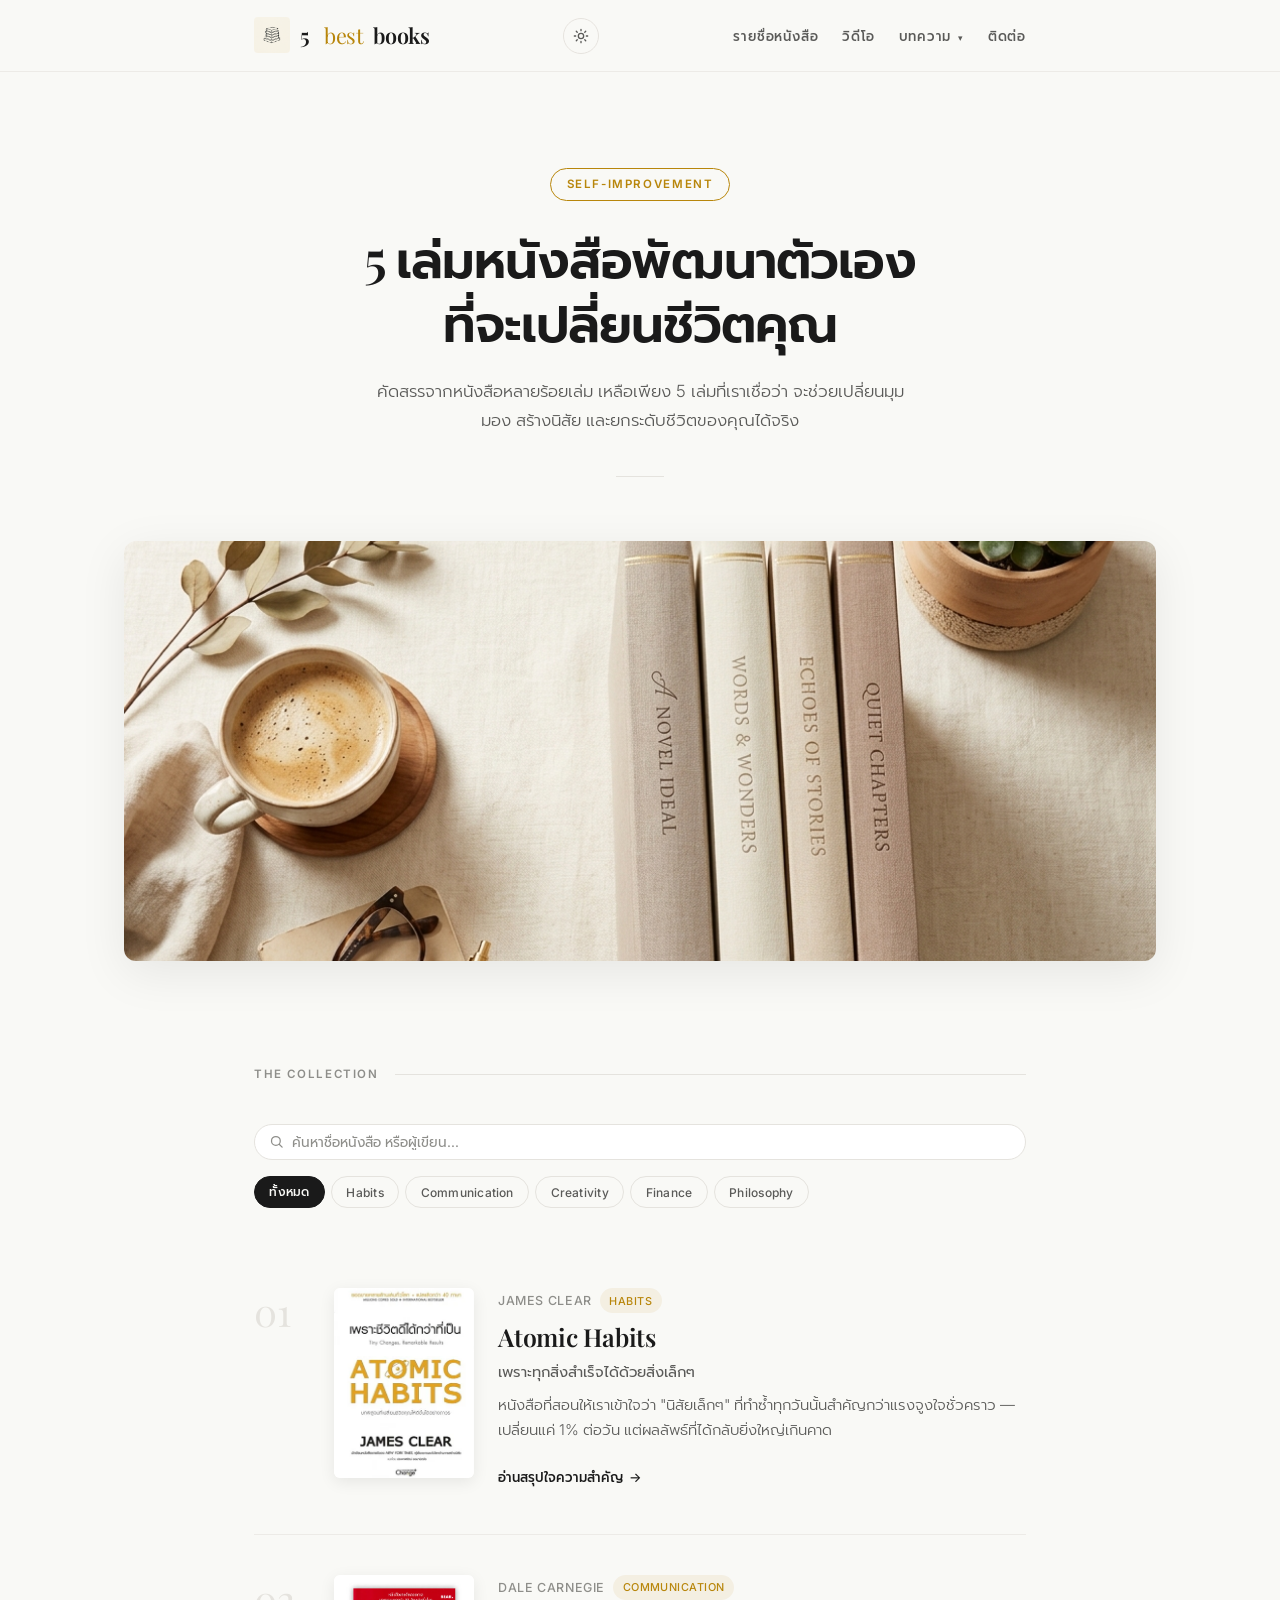
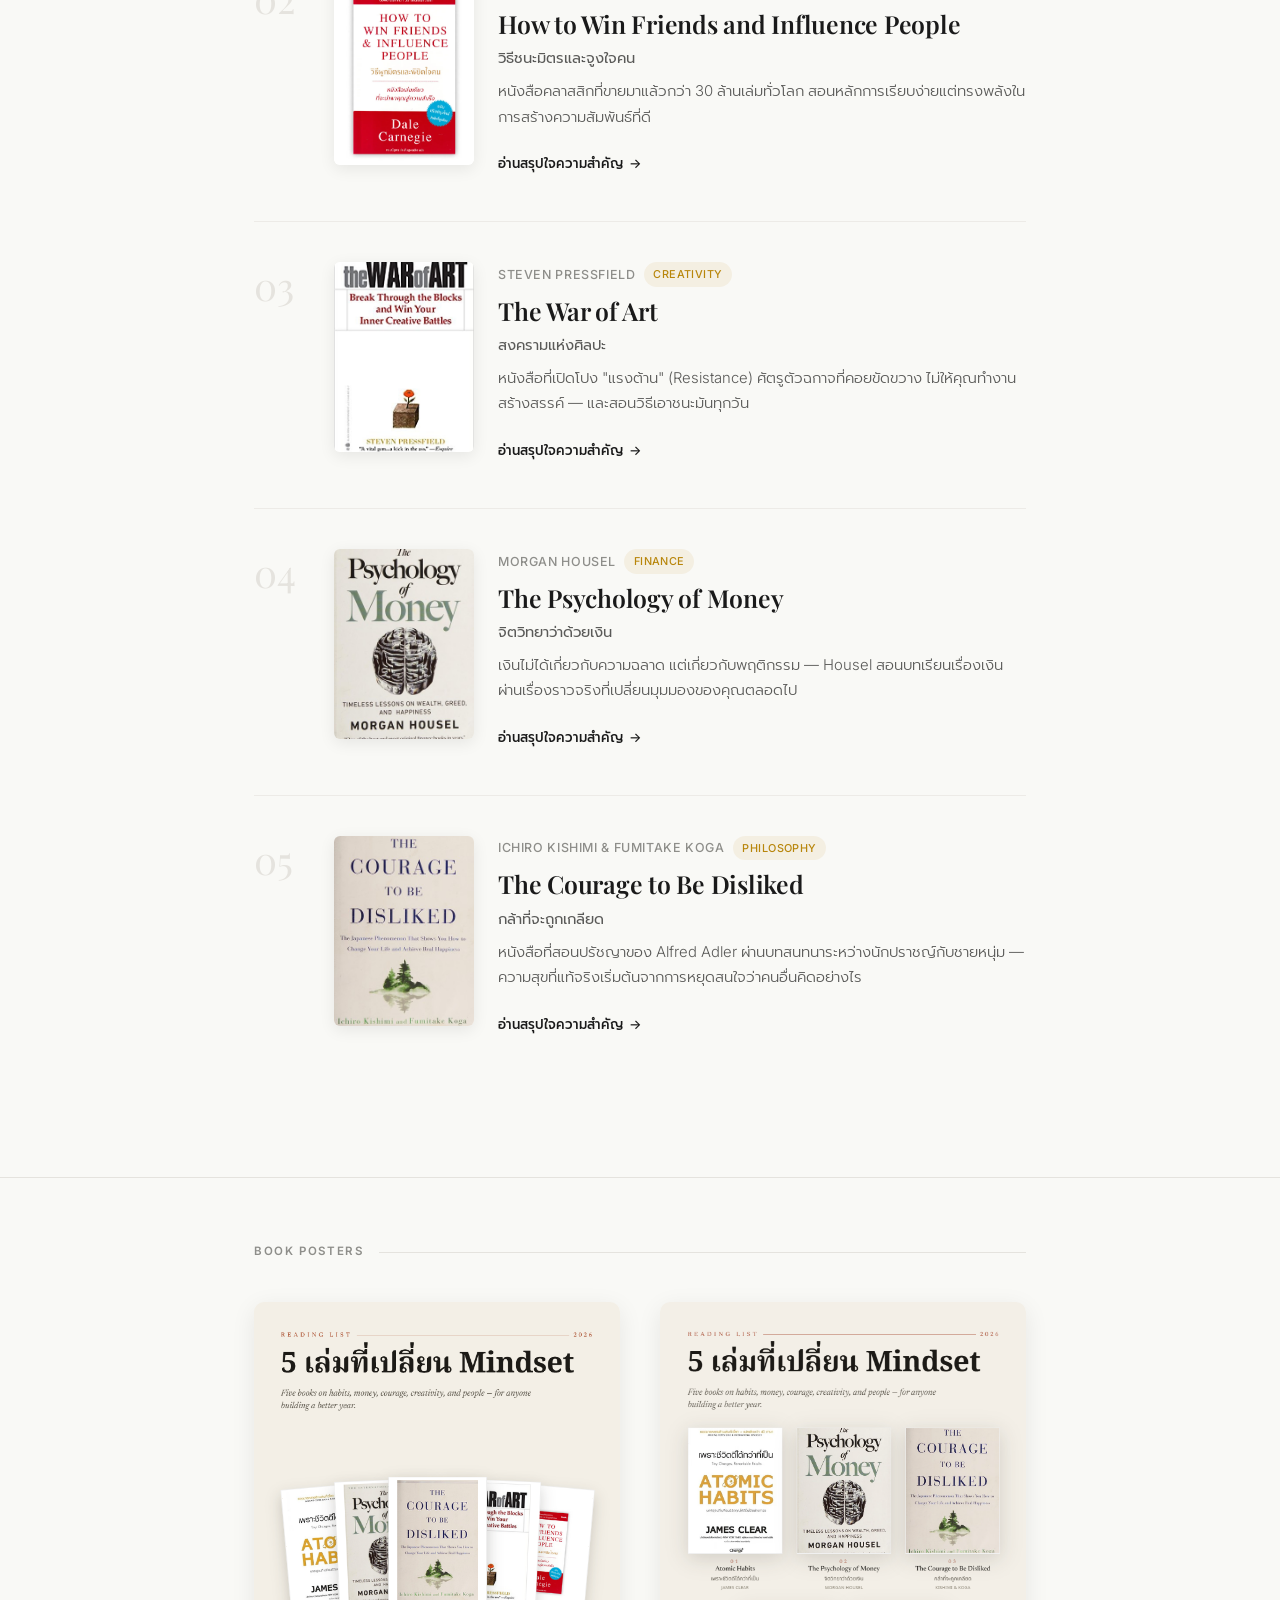
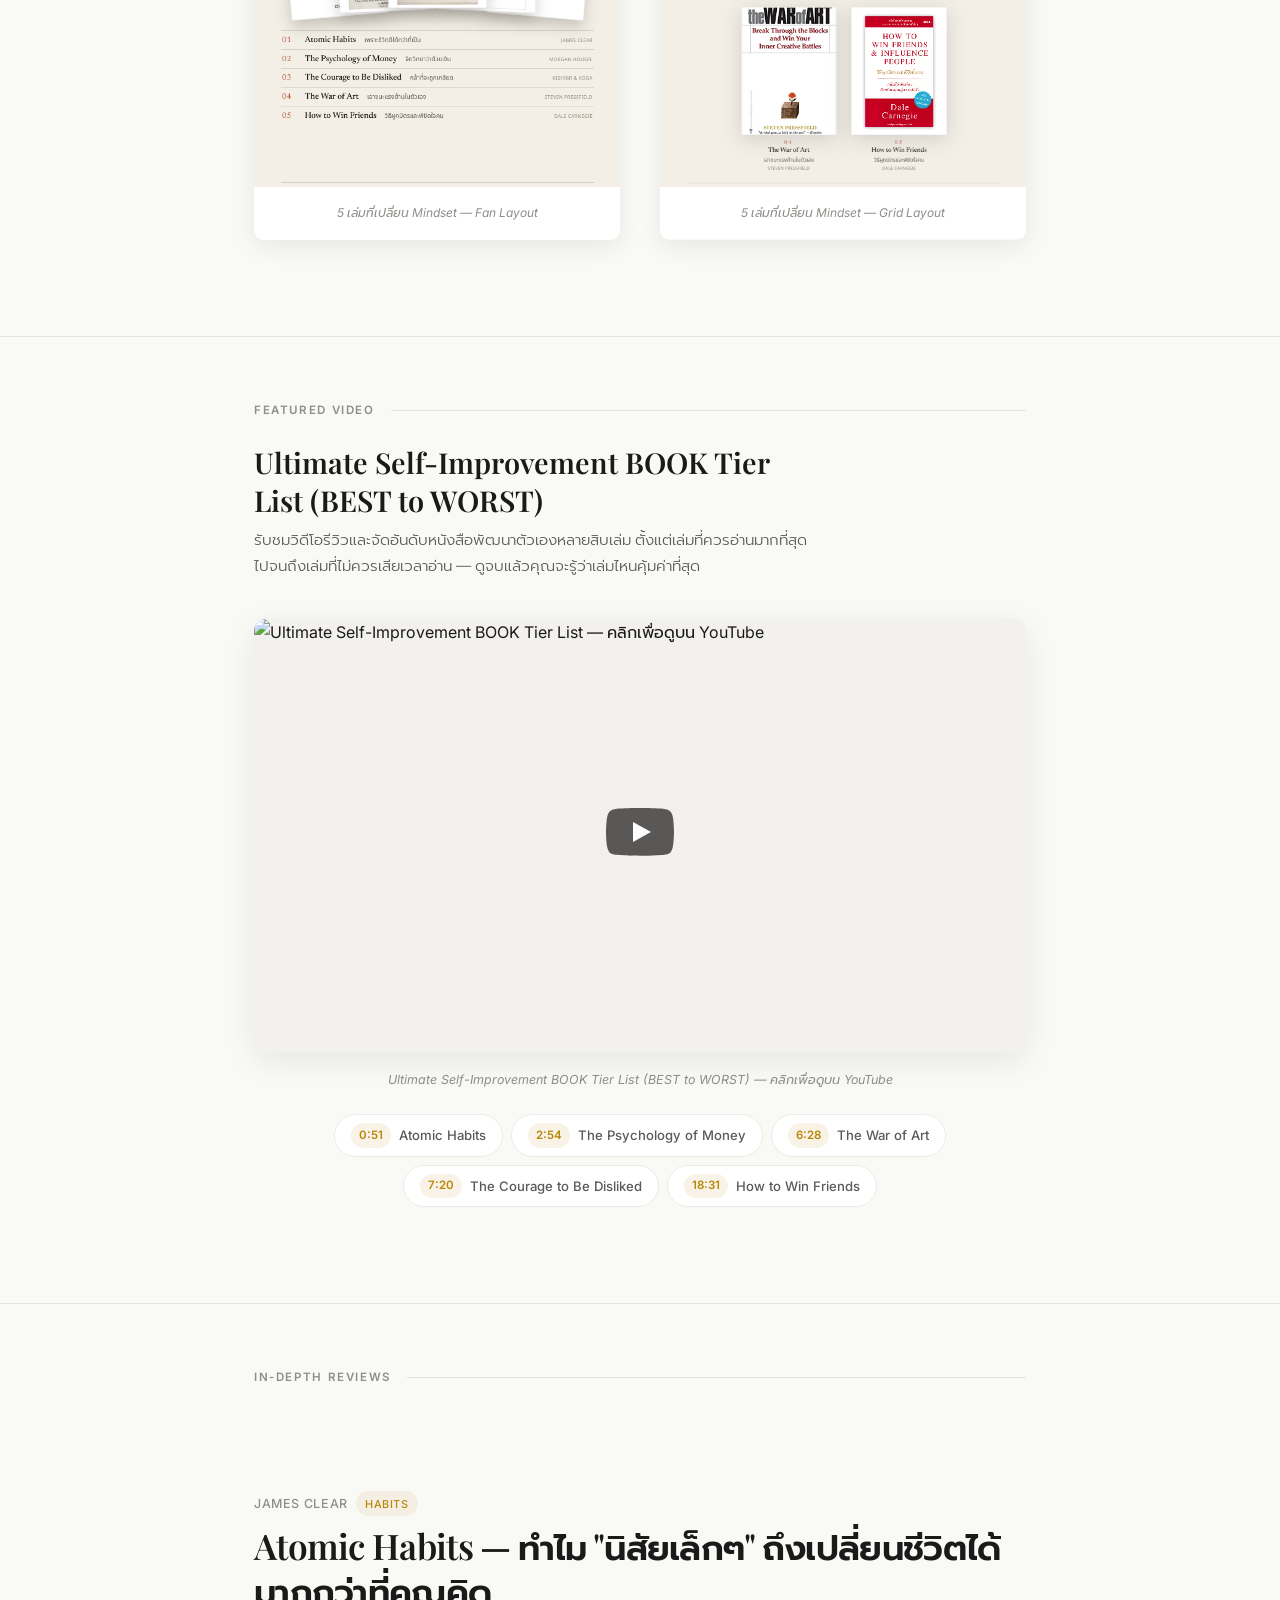
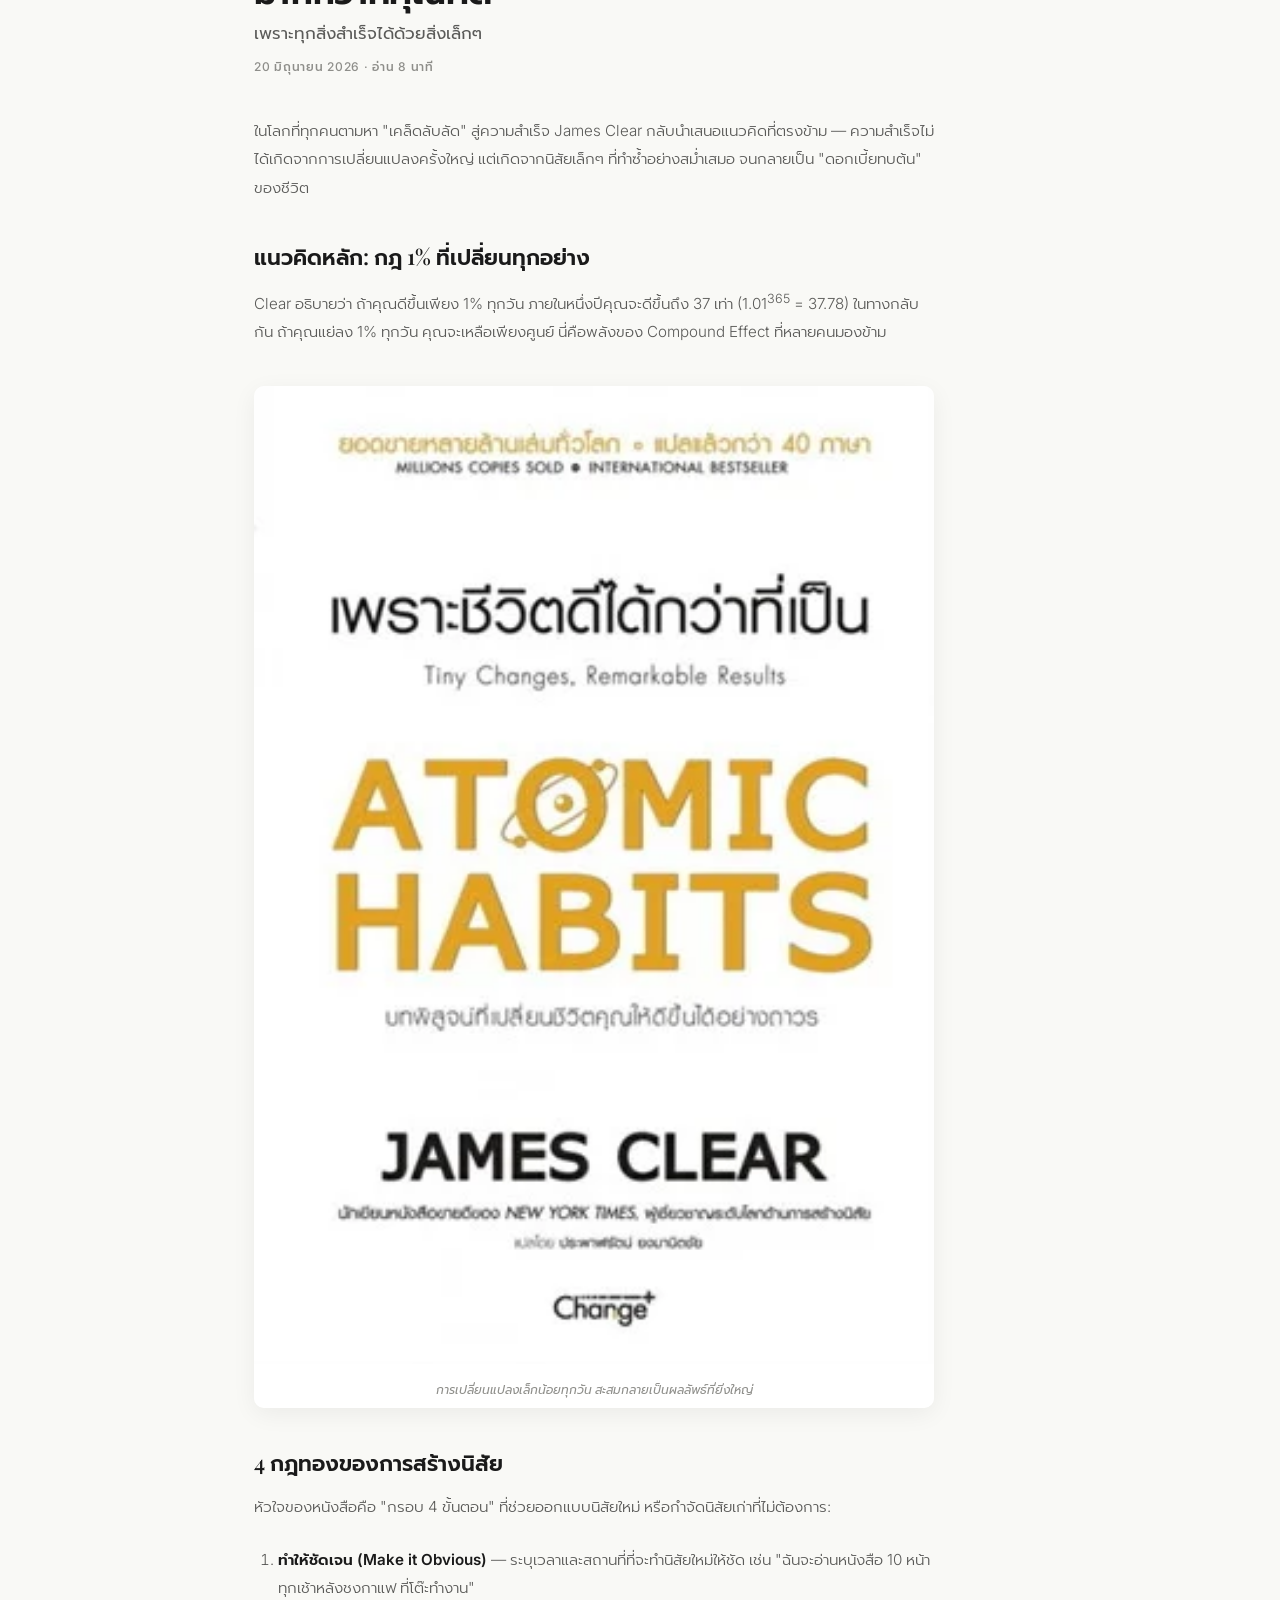
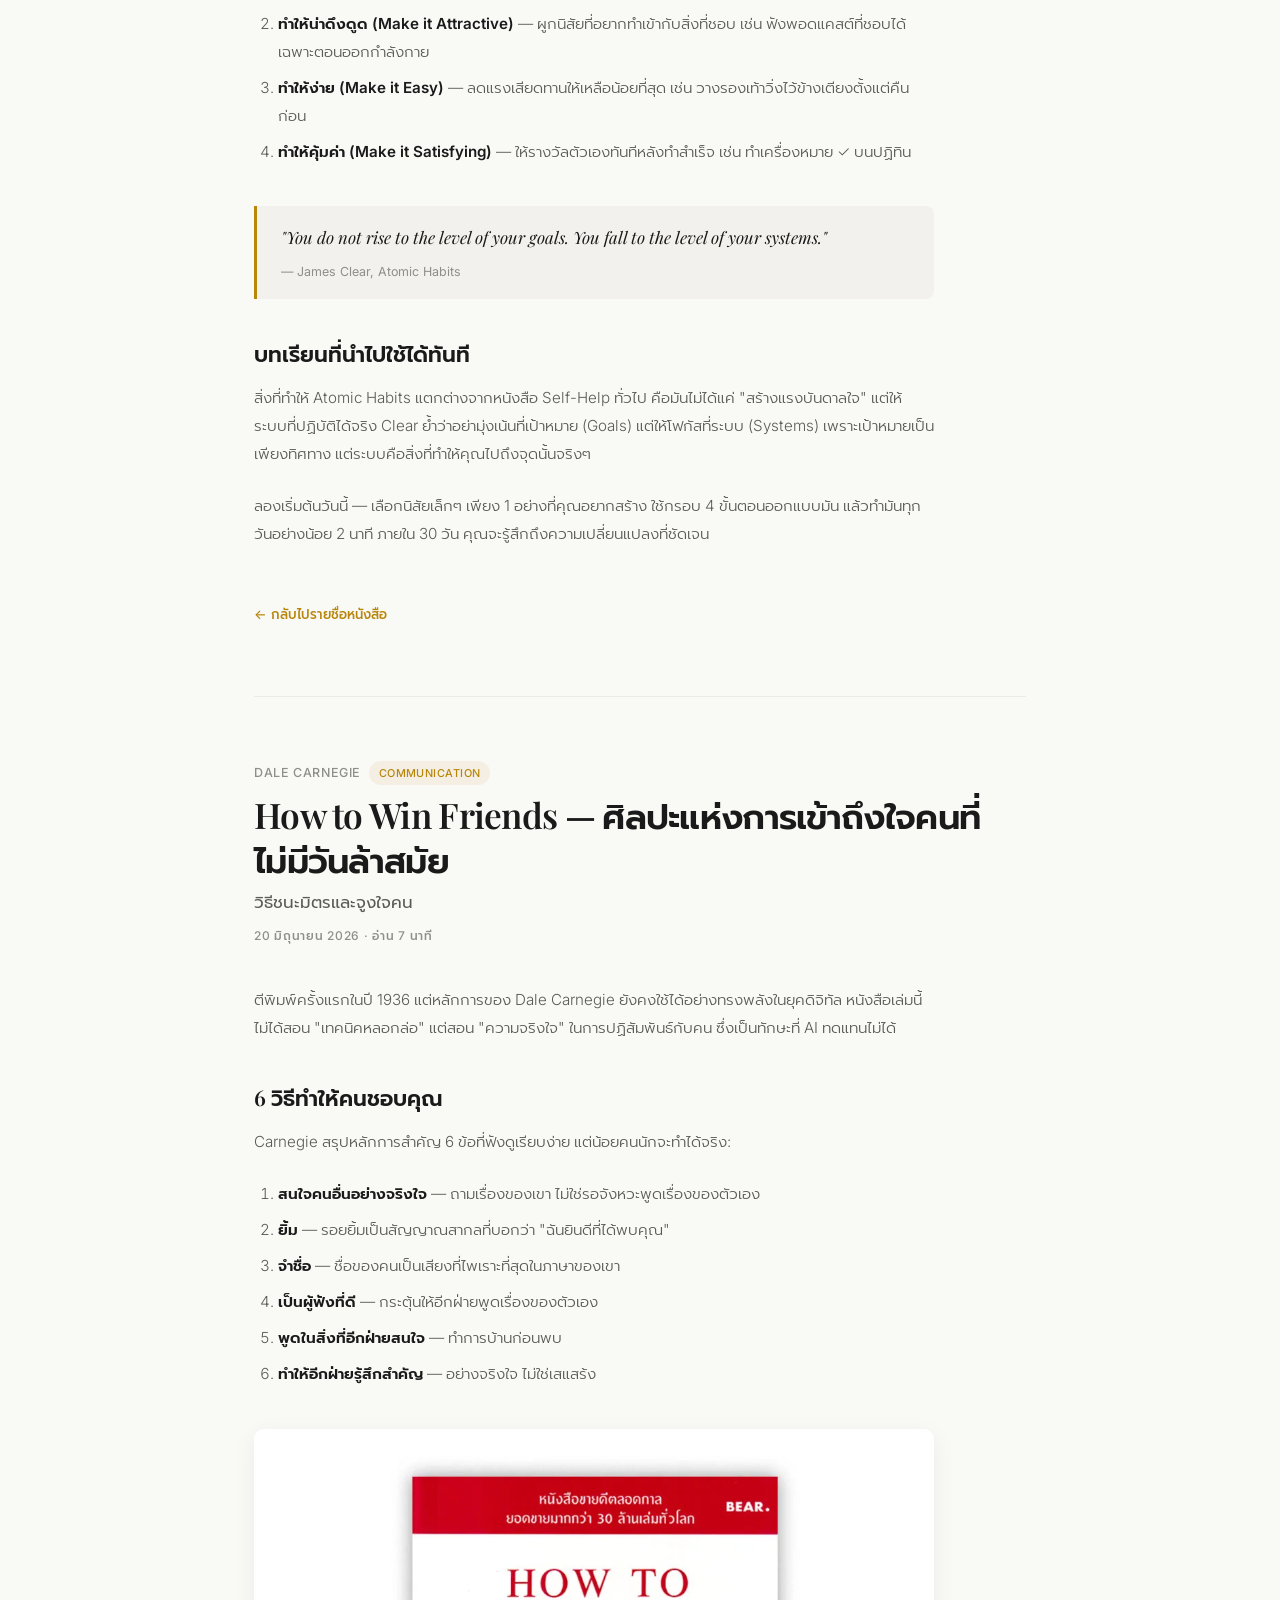
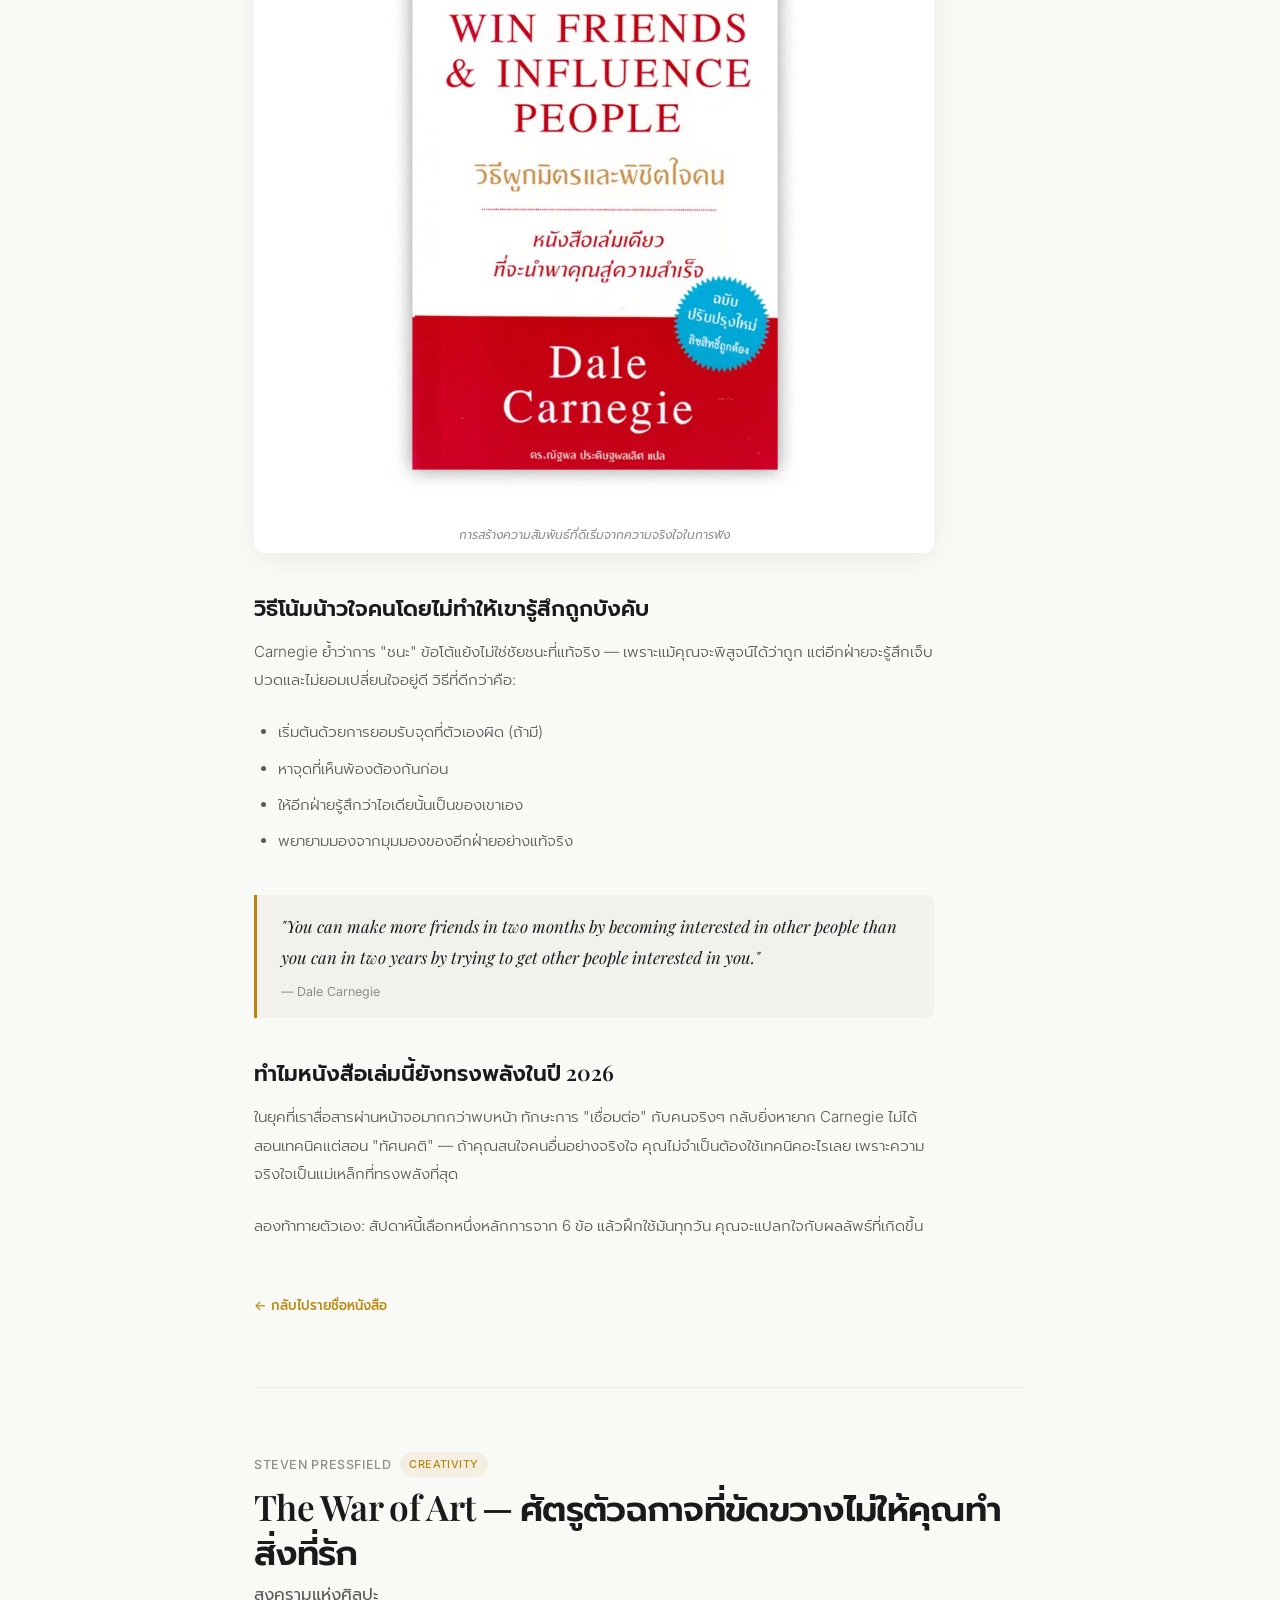
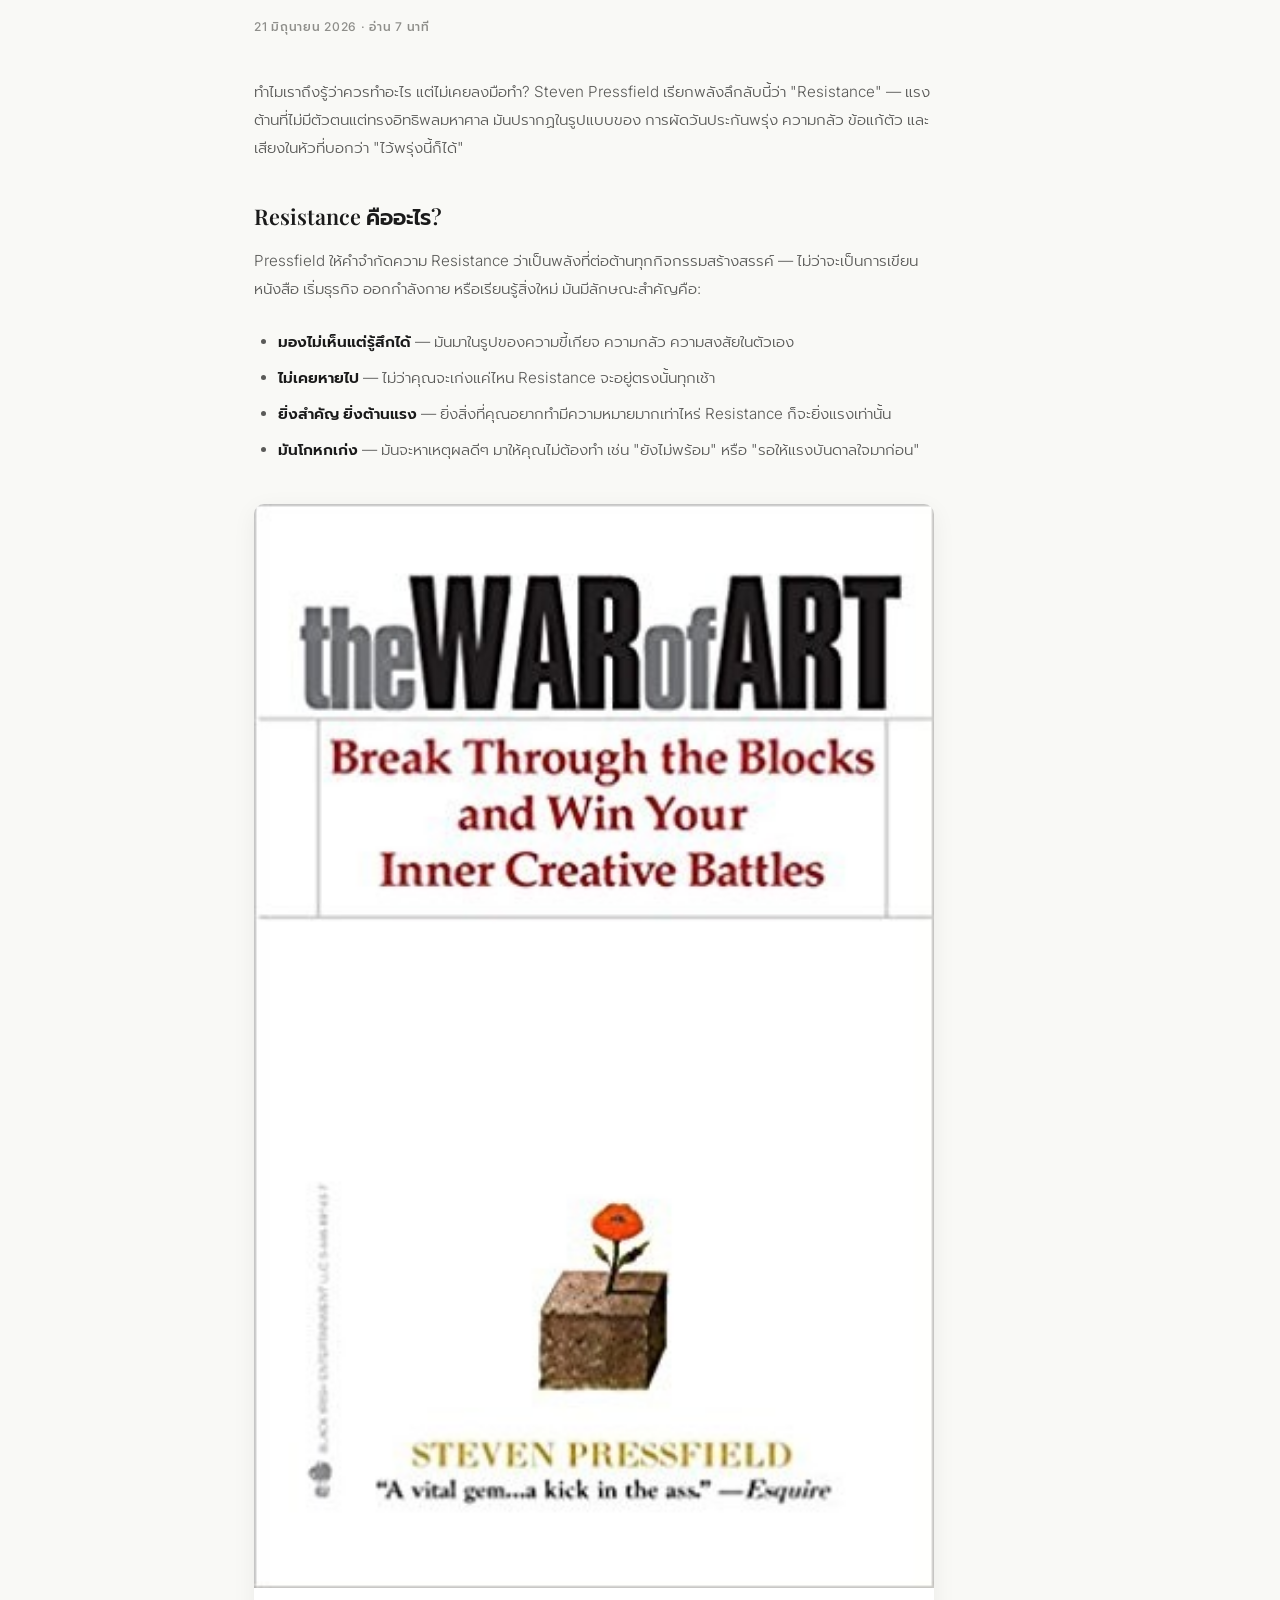
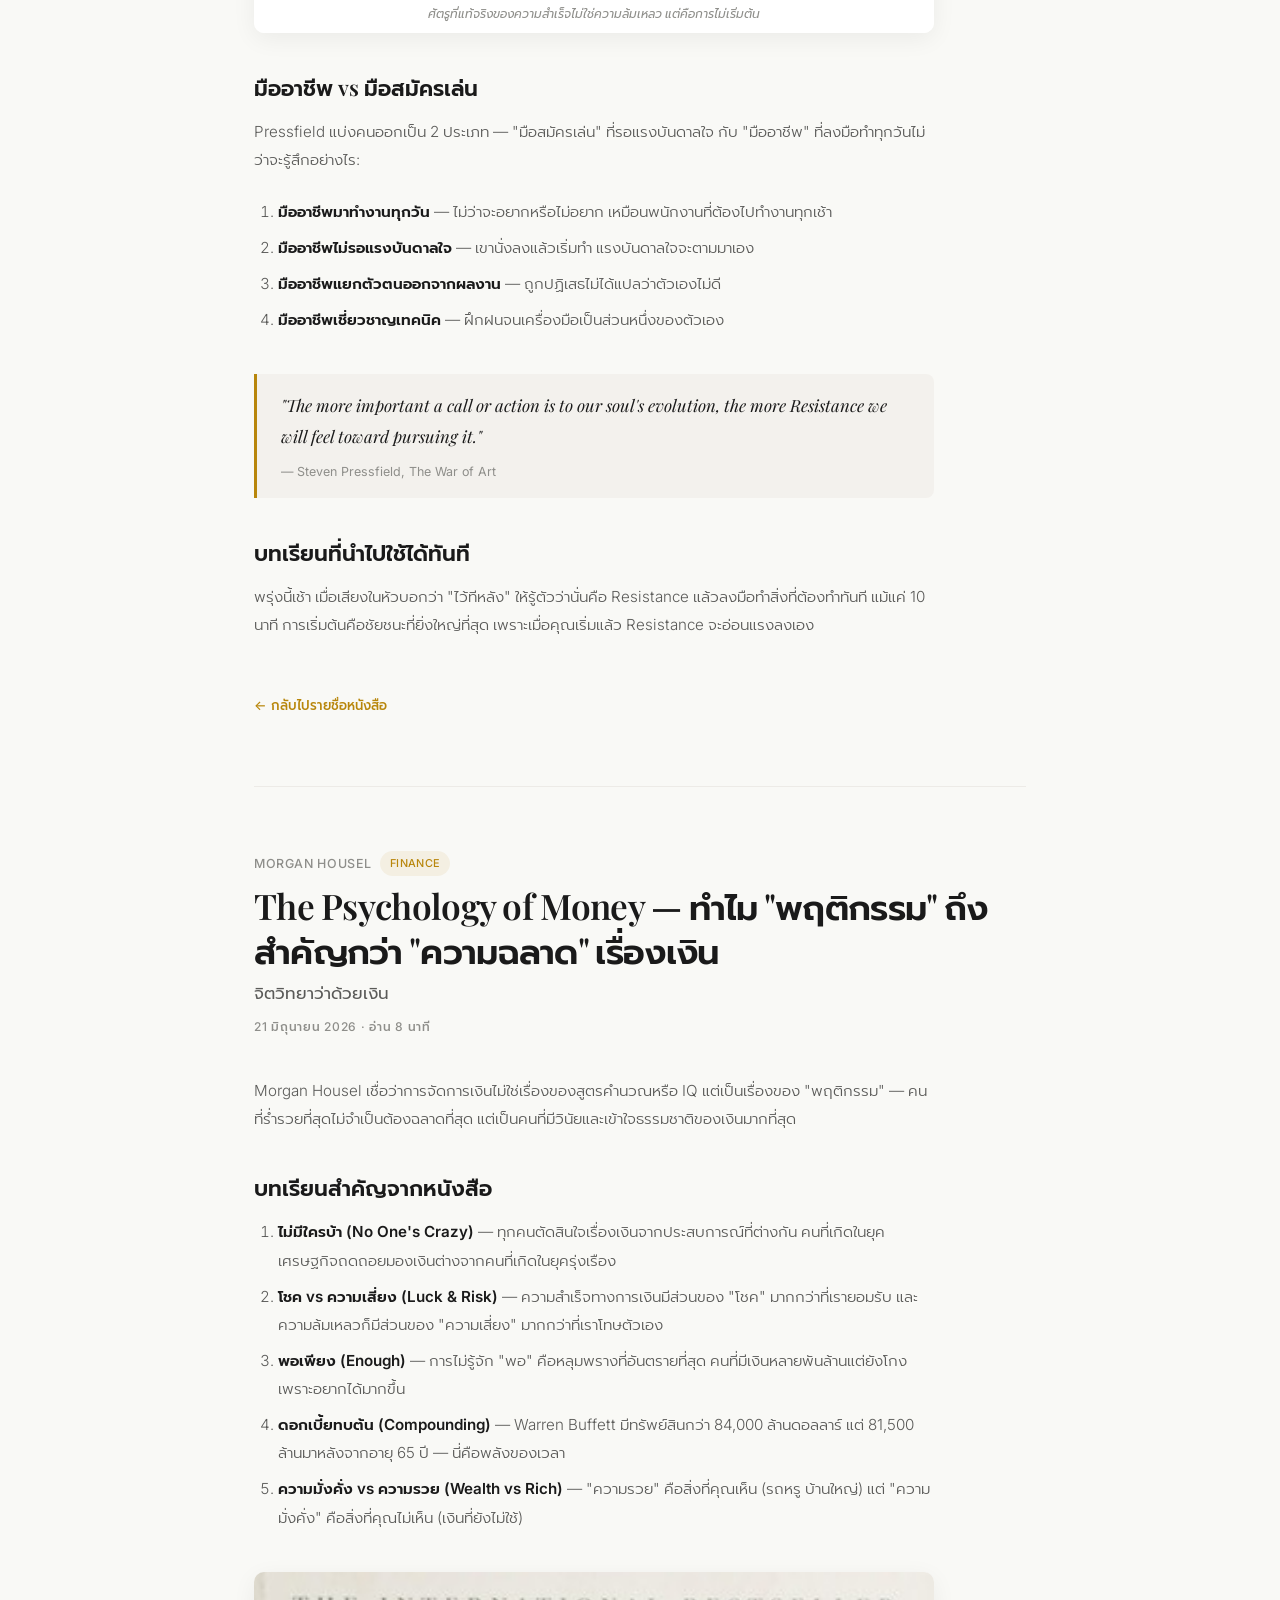
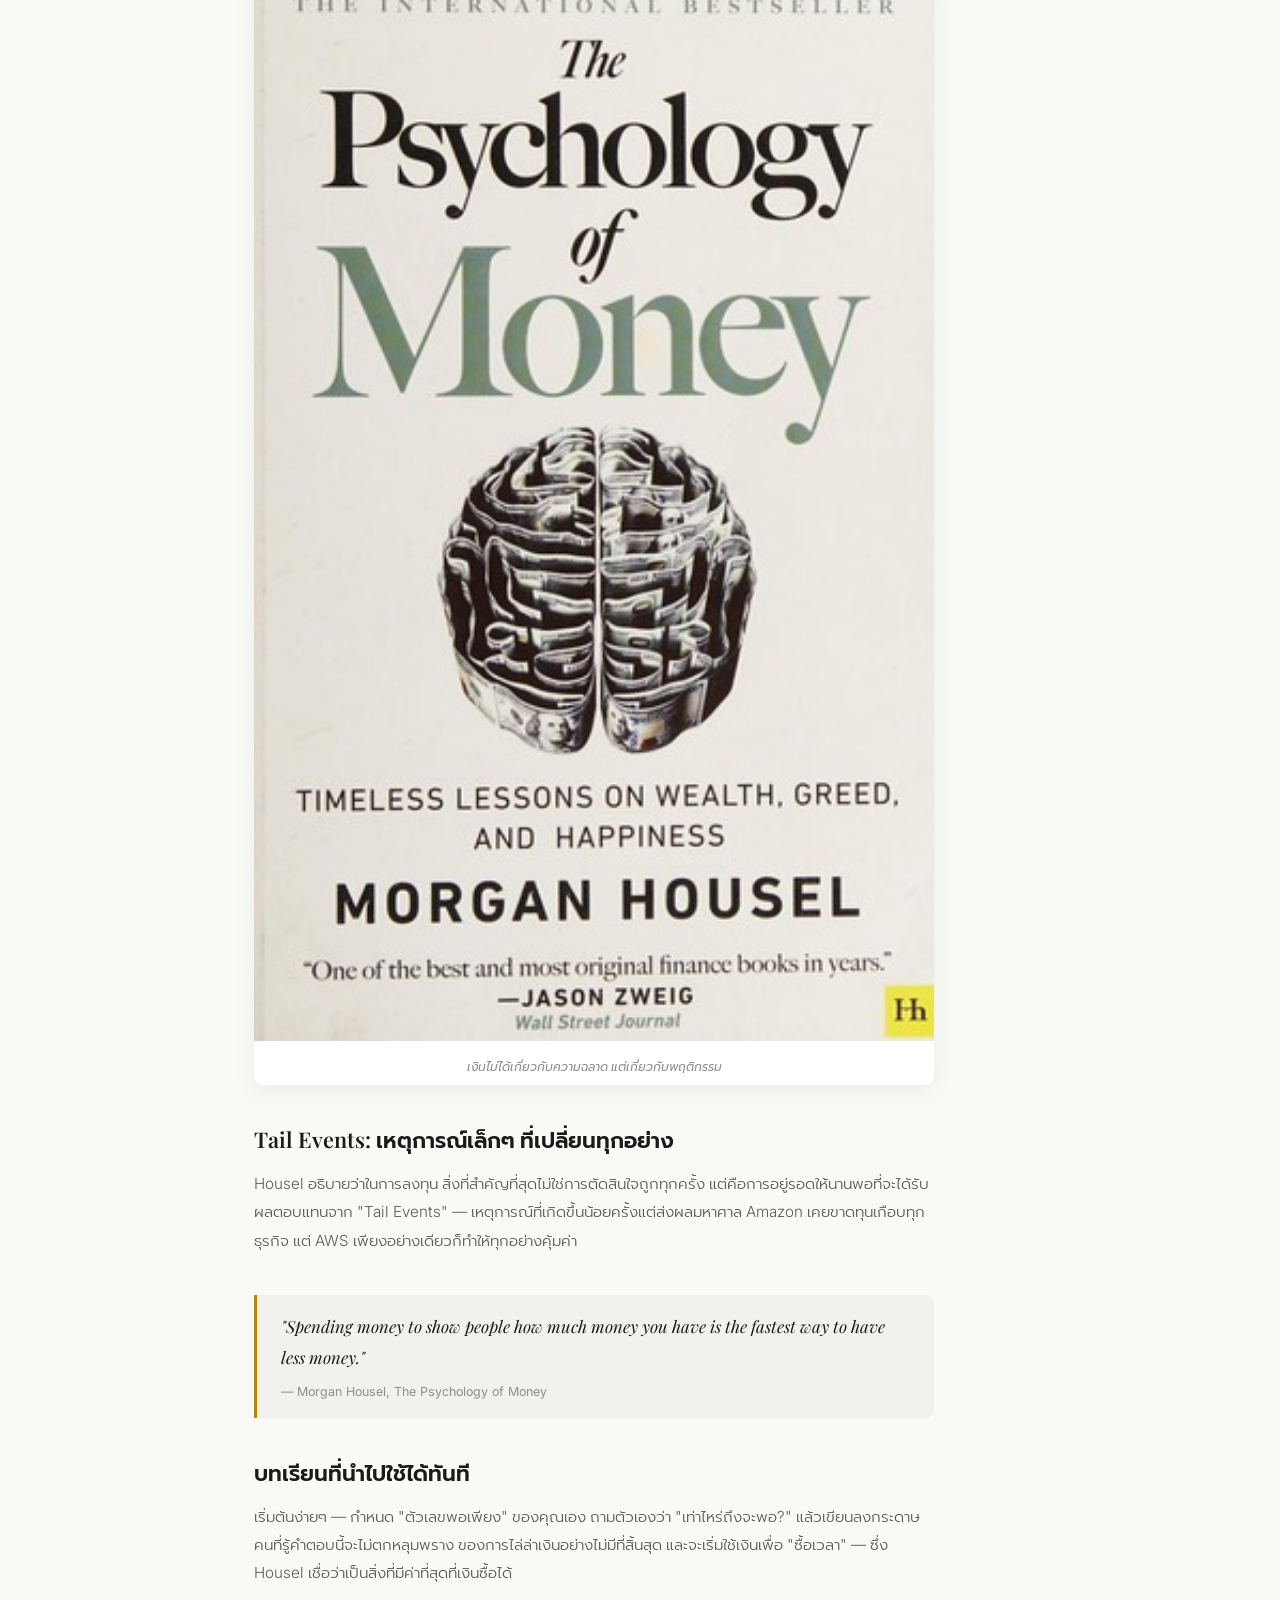
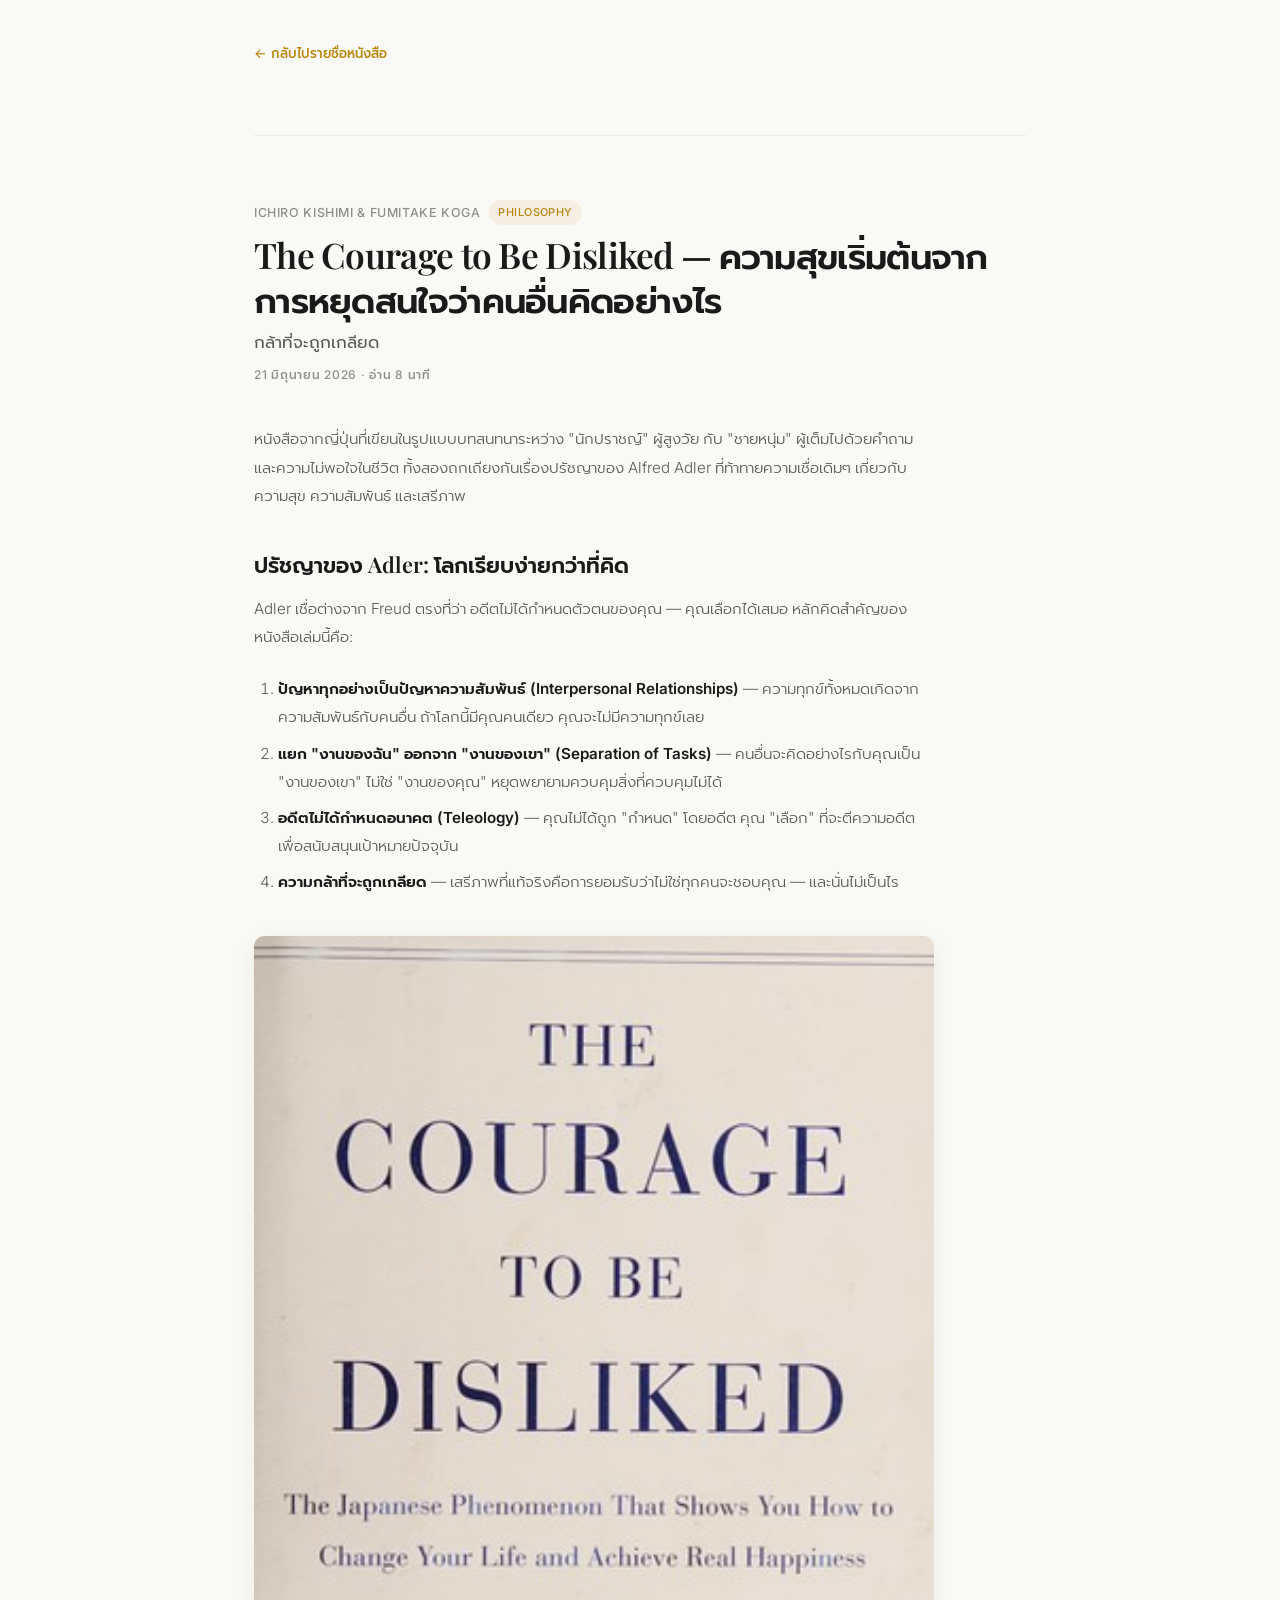
==== commit e93d126a: "Add dark mode, book search/filter, reading progress bar, and SEO polish Adds a persisted dark/light " ====
--- a/index.html
+++ b/index.html
@@ -11,6 +11,31 @@
   <meta property="og:title" content="5 bestbooks — หนังสือพัฒนาตัวเองที่ดีที่สุด 5 เล่ม" />
   <meta property="og:description" content="รวมสุดยอดหนังสือพัฒนาตัวเอง 5 เล่มที่ทุกคนควรอ่านอย่างน้อยหนึ่งครั้ง" />
   <meta property="og:type" content="website" />
+  <meta property="og:image" content="images/hero-cover.png" />
+  <meta name="twitter:card" content="summary_large_image" />
+  <meta name="twitter:title" content="5 bestbooks — หนังสือพัฒนาตัวเองที่ดีที่สุด 5 เล่ม" />
+  <meta name="twitter:description" content="รวมสุดยอดหนังสือพัฒนาตัวเอง 5 เล่มที่ทุกคนควรอ่านอย่างน้อยหนึ่งครั้ง" />
+  <meta name="twitter:image" content="images/hero-cover.png" />
+  <meta name="theme-color" content="#B8860B" />
+
+  <!-- Favicon -->
+  <link rel="icon" type="image/png" href="images/logo.png" />
+
+  <!-- Structured data -->
+  <script type="application/ld+json">
+  {
+    "@context": "https://schema.org",
+    "@type": "ItemList",
+    "name": "5 หนังสือพัฒนาตัวเองที่จะเปลี่ยนชีวิตคุณ",
+    "itemListElement": [
+      { "@type": "ListItem", "position": 1, "item": { "@type": "Book", "name": "Atomic Habits", "author": "James Clear", "genre": "Habits" } },
+      { "@type": "ListItem", "position": 2, "item": { "@type": "Book", "name": "How to Win Friends and Influence People", "author": "Dale Carnegie", "genre": "Communication" } },
+      { "@type": "ListItem", "position": 3, "item": { "@type": "Book", "name": "The War of Art", "author": "Steven Pressfield", "genre": "Creativity" } },
+      { "@type": "ListItem", "position": 4, "item": { "@type": "Book", "name": "The Psychology of Money", "author": "Morgan Housel", "genre": "Finance" } },
+      { "@type": "ListItem", "position": 5, "item": { "@type": "Book", "name": "The Courage to Be Disliked", "author": "Ichiro Kishimi & Fumitake Koga", "genre": "Philosophy" } }
+    ]
+  }
+  </script>
 
   <!-- Fonts (loaded via CSS @import) -->
   <link rel="preconnect" href="https://fonts.googleapis.com" />
@@ -18,8 +43,20 @@
 
   <!-- Stylesheet -->
   <link rel="stylesheet" href="style.css" />
+
+  <!-- Apply saved/system theme before first paint (avoids flash) -->
+  <script>
+    (function () {
+      var t = localStorage.getItem('theme');
+      if (!t) t = window.matchMedia('(prefers-color-scheme: dark)').matches ? 'dark' : 'light';
+      document.documentElement.setAttribute('data-theme', t);
+    })();
+  </script>
 </head>
 <body>
+
+  <!-- Reading progress -->
+  <div class="reading-progress" id="reading-progress"></div>
 
   <!-- ================================================================
        HEADER  —  Logo image + text lockup
@@ -31,6 +68,11 @@
         <img src="images/logo.png" alt="5 bestbooks logo" class="logo-icon" />
         5&nbsp;<span>best</span>books
       </a>
+
+      <button class="theme-toggle" id="theme-toggle" aria-label="สลับธีมมืด/สว่าง">
+        <svg class="icon-sun" viewBox="0 0 24 24" fill="none" stroke="currentColor" stroke-width="2" stroke-linecap="round" stroke-linejoin="round"><circle cx="12" cy="12" r="4"/><path d="M12 2v2M12 20v2M4.93 4.93l1.41 1.41M17.66 17.66l1.41 1.41M2 12h2M20 12h2M6.34 17.66l-1.41 1.41M19.07 4.93l-1.41 1.41"/></svg>
+        <svg class="icon-moon" viewBox="0 0 24 24" fill="none" stroke="currentColor" stroke-width="2" stroke-linecap="round" stroke-linejoin="round"><path d="M21 12.79A9 9 0 1 1 11.21 3 7 7 0 0 0 21 12.79z"/></svg>
+      </button>
 
       <button class="menu-toggle" id="menu-toggle" aria-label="เปิดเมนู">
         <span></span><span></span><span></span>
@@ -89,8 +131,25 @@
 
       <p class="section-label">The Collection</p>
 
+      <!-- Search + tag filter -->
+      <div class="book-filter-bar">
+        <label class="filter-search">
+          <svg viewBox="0 0 24 24" fill="none" stroke="currentColor" stroke-width="2" stroke-linecap="round" stroke-linejoin="round"><circle cx="11" cy="11" r="7"/><path d="m21 21-4.3-4.3"/></svg>
+          <input type="search" id="book-search" placeholder="ค้นหาชื่อหนังสือ หรือผู้เขียน..." aria-label="ค้นหาหนังสือ" />
+        </label>
+        <div class="filter-tags" id="filter-tags" role="group" aria-label="กรองตามหมวดหมู่">
+          <button type="button" class="filter-tag active" data-tag="all">ทั้งหมด</button>
+          <button type="button" class="filter-tag" data-tag="Habits">Habits</button>
+          <button type="button" class="filter-tag" data-tag="Communication">Communication</button>
+          <button type="button" class="filter-tag" data-tag="Creativity">Creativity</button>
+          <button type="button" class="filter-tag" data-tag="Finance">Finance</button>
+          <button type="button" class="filter-tag" data-tag="Philosophy">Philosophy</button>
+        </div>
+      </div>
+      <p class="filter-empty" id="filter-empty" hidden>ไม่พบหนังสือที่ตรงกับคำค้นหา</p>
+
       <!-- Book 01 ──────────────────────────────────── -->
-      <article class="book-card" id="book-01">
+      <article class="book-card" id="book-01" data-tag="Habits">
         <div class="book-number">01</div>
         <div class="book-thumb">
           <img src="images/book-atomic-habits.webp" alt="Atomic Habits book cover" />
@@ -113,7 +172,7 @@
       </article>
 
       <!-- Book 02 ──────────────────────────────────── -->
-      <article class="book-card" id="book-02">
+      <article class="book-card" id="book-02" data-tag="Communication">
         <div class="book-number">02</div>
         <div class="book-thumb">
           <img src="images/book-win-friends.webp" alt="How to Win Friends book cover" />
@@ -136,7 +195,7 @@
       </article>
 
       <!-- Book 03 ──────────────────────────────────── -->
-      <article class="book-card" id="book-03">
+      <article class="book-card" id="book-03" data-tag="Creativity">
         <div class="book-number">03</div>
         <div class="book-thumb">
           <img src="images/book-war-of-art.jpg" alt="The War of Art book cover" />
@@ -159,7 +218,7 @@
       </article>
 
       <!-- Book 04 ──────────────────────────────────── -->
-      <article class="book-card" id="book-04">
+      <article class="book-card" id="book-04" data-tag="Finance">
         <div class="book-number">04</div>
         <div class="book-thumb">
           <img src="images/book-psychology-of-money.jpg" alt="The Psychology of Money book cover" />
@@ -182,7 +241,7 @@
       </article>
 
       <!-- Book 05 ──────────────────────────────────── -->
-      <article class="book-card" id="book-05">
+      <article class="book-card" id="book-05" data-tag="Philosophy">
         <div class="book-number">05</div>
         <div class="book-thumb">
           <img src="images/book-courage-to-be-disliked.jpg" alt="The Courage to Be Disliked book cover" />
--- a/style.css
+++ b/style.css
@@ -34,7 +34,25 @@
   --header-height: 72px;
 
   --ease-smooth: cubic-bezier(.25,.46,.45,.94);
-}
+  --header-bg: rgba(249,249,246,.92);
+}
+
+/* ---------- Dark theme ---------- */
+html[data-theme="dark"] {
+  --bg-primary:   #15140F;
+  --bg-secondary: #1C1B15;
+  --bg-card:      #201F19;
+  --text-primary: #F2F0EA;
+  --text-secondary: #B8B6AE;
+  --text-muted:   #7C7A72;
+  --accent:       #D9A62E;
+  --accent-hover: #E8B94A;
+  --border:       #33322A;
+  --border-light: #2A2920;
+  --header-bg:    rgba(21,20,15,.85);
+}
+
+html, body { transition: background-color .3s var(--ease-smooth), color .3s var(--ease-smooth); }
 
 /* ---------- Reset & Base ---------- */
 *, *::before, *::after { margin: 0; padding: 0; box-sizing: border-box; }
@@ -69,7 +87,7 @@
 .site-header {
   position: sticky;
   top: 0; z-index: 100;
-  background: rgba(249,249,246,.92);
+  background: var(--header-bg);
   backdrop-filter: blur(14px);
   -webkit-backdrop-filter: blur(14px);
   border-bottom: 1px solid var(--border-light);
@@ -189,6 +207,29 @@
 .menu-toggle.active span:nth-child(2) { opacity: 0; }
 .menu-toggle.active span:nth-child(3) { transform: translateY(-9px) rotate(-45deg); }
 
+/* Theme toggle */
+.theme-toggle {
+  display: flex; align-items: center; justify-content: center;
+  width: 36px; height: 36px; border-radius: 50%;
+  background: none; border: 1px solid var(--border);
+  color: var(--text-secondary); cursor: pointer; flex-shrink: 0;
+  transition: all .25s var(--ease-smooth);
+}
+.theme-toggle:hover { color: var(--accent); border-color: var(--accent); }
+.theme-toggle svg { width: 16px; height: 16px; }
+.theme-toggle .icon-moon { display: none; }
+html[data-theme="dark"] .theme-toggle .icon-sun { display: none; }
+html[data-theme="dark"] .theme-toggle .icon-moon { display: block; }
+
+/* Reading progress bar */
+.reading-progress {
+  position: fixed; top: 0; left: 0;
+  height: 3px; width: 0%;
+  background: var(--accent);
+  z-index: 999;
+  transition: width .12s linear;
+}
+
 /* ============================================================
    HERO  — text + cover image
    ============================================================ */
@@ -256,6 +297,45 @@
   display: flex; align-items: center; gap: var(--space-sm);
 }
 .section-label::after { content: ''; flex: 1; height: 1px; background: var(--border); }
+
+/* Book filter bar */
+.book-filter-bar {
+  display: flex; flex-wrap: wrap; align-items: center;
+  gap: var(--space-sm); margin-bottom: var(--space-lg);
+}
+.filter-search {
+  display: flex; align-items: center; gap: 8px;
+  flex: 1 1 220px; min-width: 200px;
+  padding: .55rem .9rem;
+  border: 1px solid var(--border); border-radius: 50px;
+  background: var(--bg-card);
+  transition: border-color .25s var(--ease-smooth);
+}
+.filter-search:focus-within { border-color: var(--accent); }
+.filter-search svg { width: 15px; height: 15px; color: var(--text-muted); flex-shrink: 0; }
+.filter-search input {
+  border: none; outline: none; background: none;
+  font-family: var(--font-sans); font-size: .85rem; color: var(--text-primary);
+  width: 100%;
+}
+.filter-search input::placeholder { color: var(--text-muted); }
+
+.filter-tags { display: flex; flex-wrap: wrap; gap: 6px; }
+.filter-tag {
+  font-family: var(--font-sans);
+  font-size: .75rem; font-weight: 500; letter-spacing: .02em;
+  padding: .4rem .9rem; border-radius: 50px;
+  background: none; border: 1px solid var(--border);
+  color: var(--text-secondary); cursor: pointer;
+  transition: all .25s var(--ease-smooth);
+}
+.filter-tag:hover { border-color: var(--accent); color: var(--accent); }
+.filter-tag.active { background: var(--text-primary); border-color: var(--text-primary); color: var(--bg-primary); }
+
+.filter-empty {
+  font-size: .9rem; color: var(--text-muted); padding: var(--space-lg) 0;
+  text-align: center; font-style: italic;
+}
 
 /* Card — now has optional thumbnail */
 .book-card {
@@ -653,6 +733,8 @@
   :root { --header-height: 60px; --space-2xl: 4rem; --space-xl: 3rem; }
 
   .menu-toggle { display: flex; }
+
+  .book-filter-bar { flex-direction: column; align-items: stretch; }
 
   .nav-links {
     position: fixed; top: var(--header-height); left: 0; right: 0; bottom: 0;
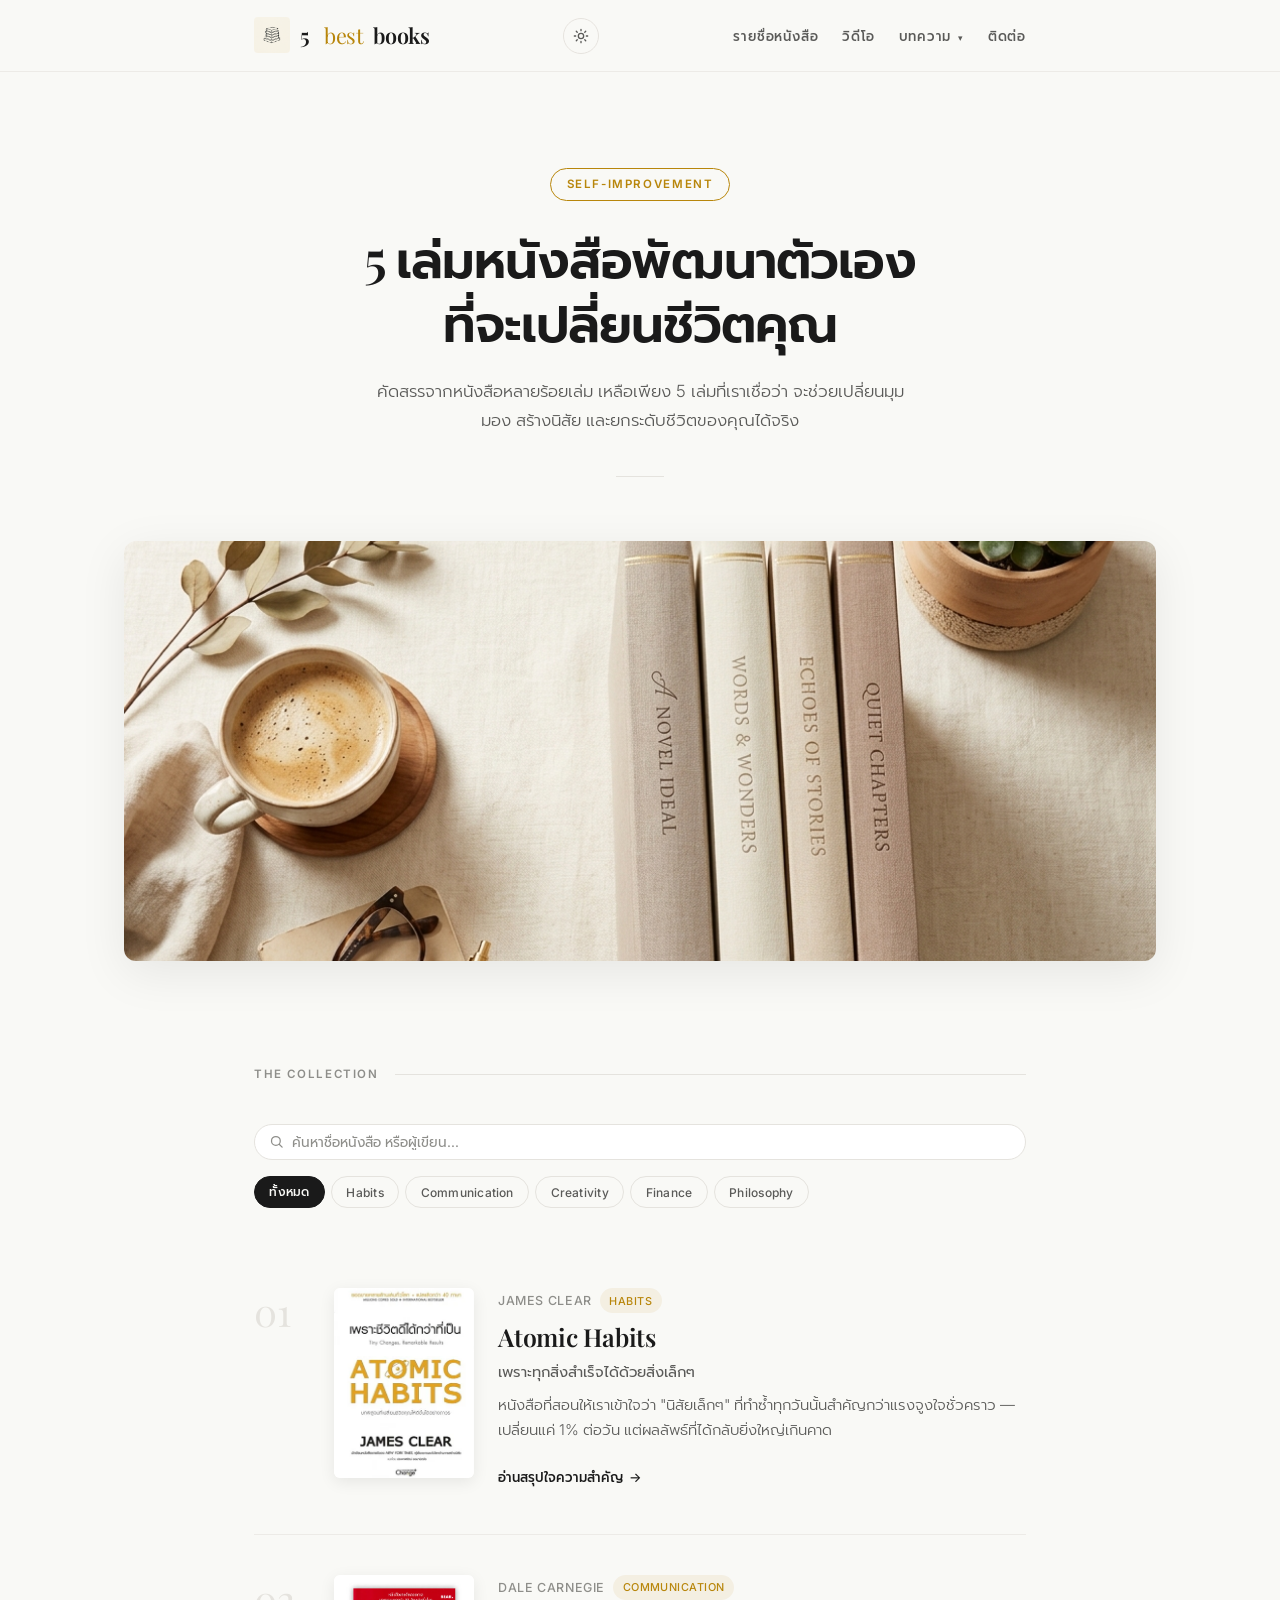
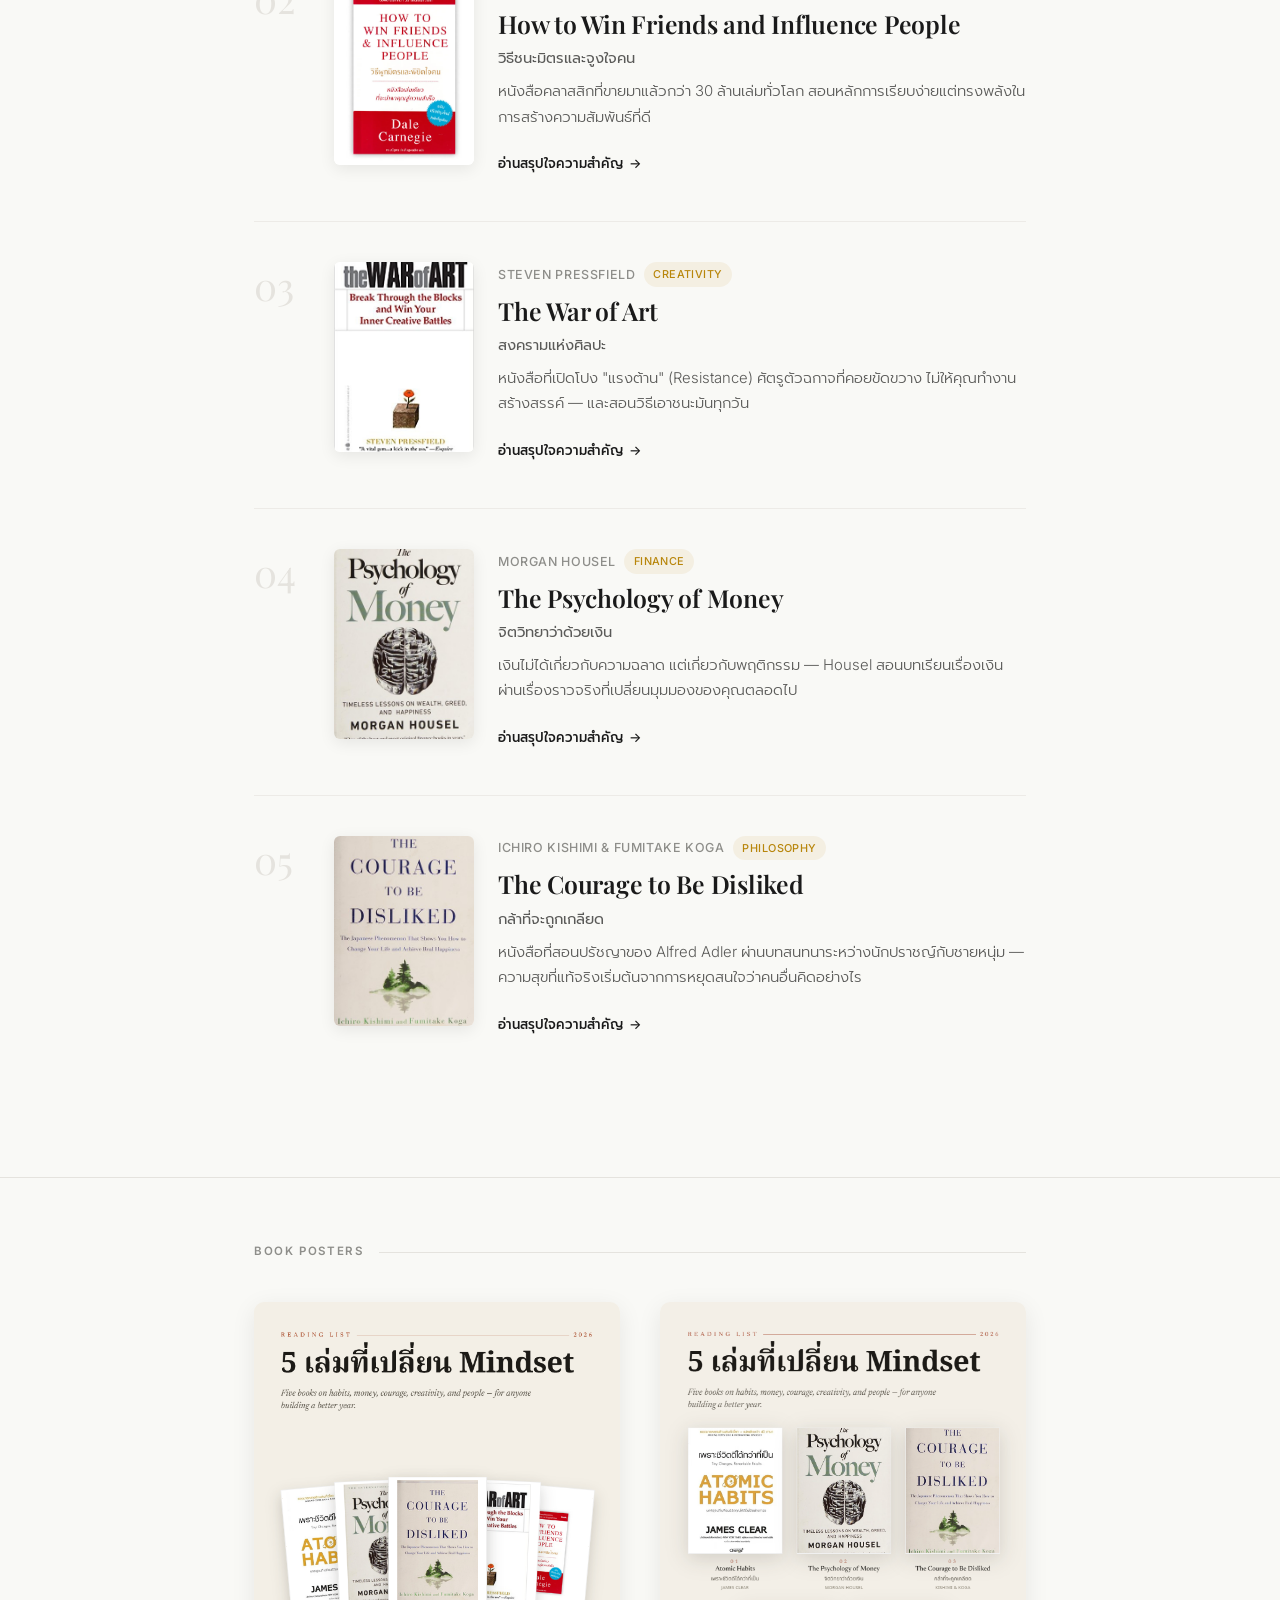
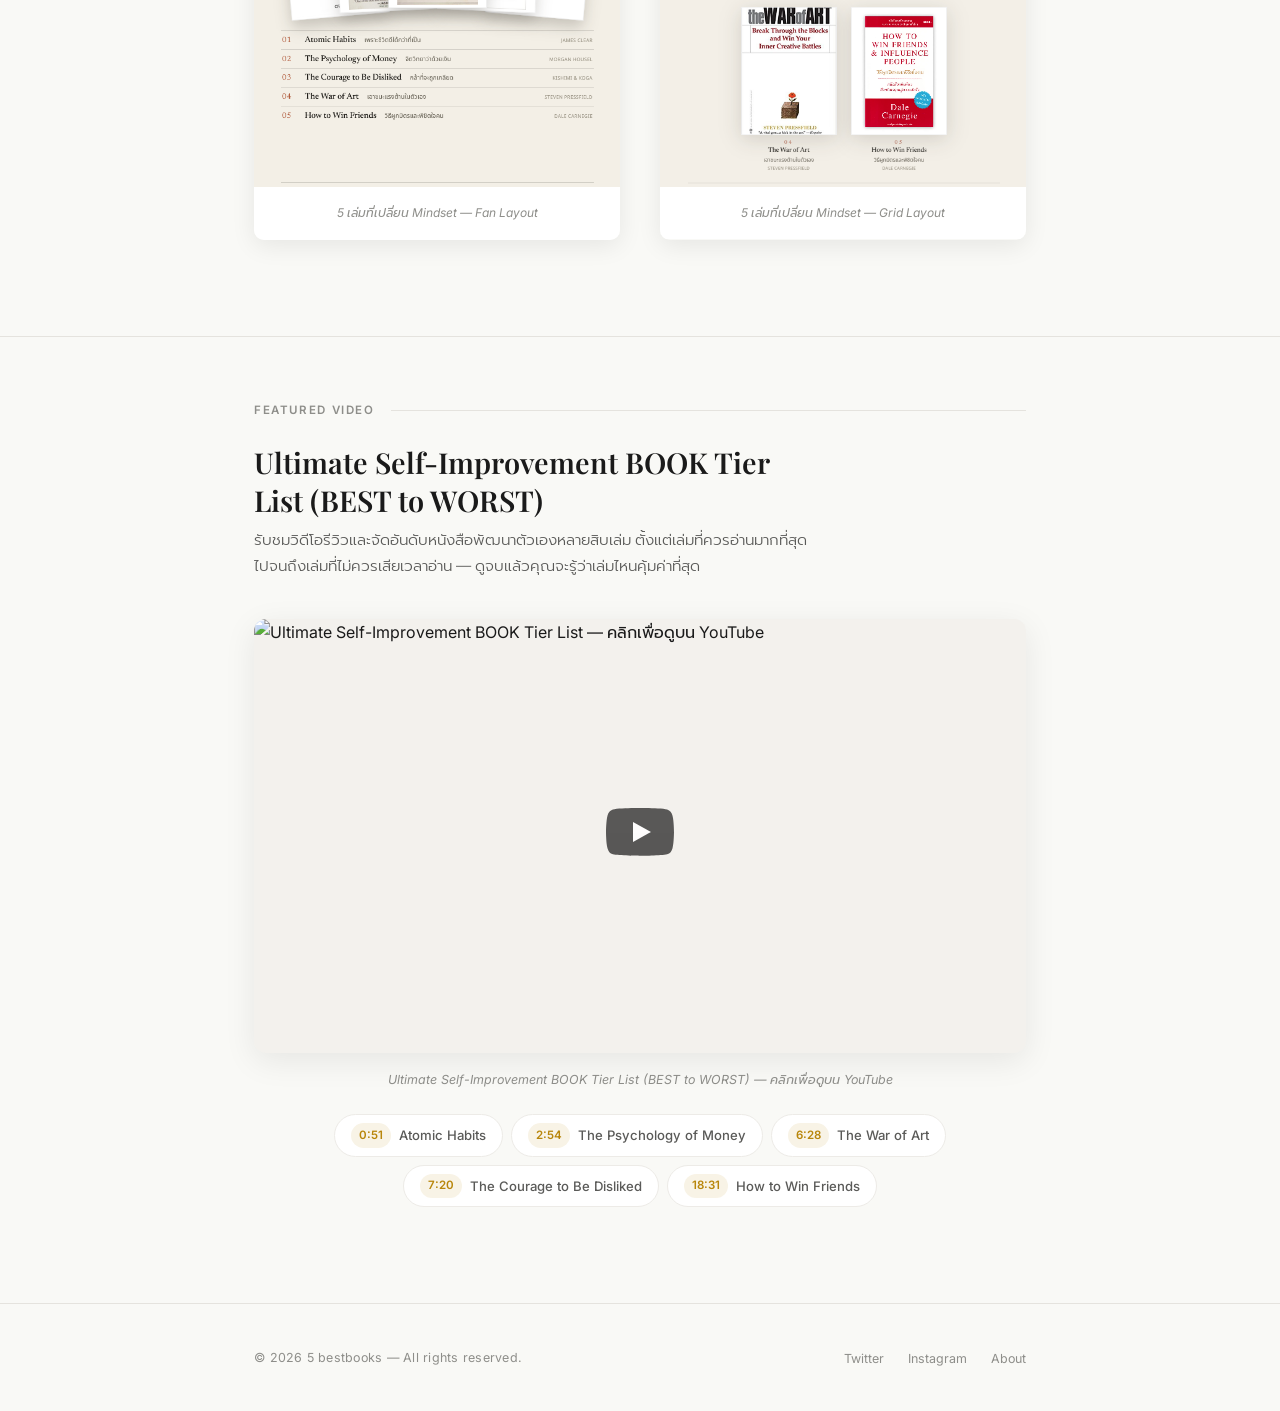
==== commit 89ccbe9a: "Split book reviews into one page each under books/ The five in-depth reviews all lived inline on the" ====
--- a/index.html
+++ b/index.html
@@ -82,13 +82,13 @@
         <li><a href="#books">รายชื่อหนังสือ</a></li>
         <li><a href="#video">วิดีโอ</a></li>
         <li class="nav-dropdown">
-          <a href="#articles" class="dropdown-toggle">บทความ <span class="dropdown-arrow">▾</span></a>
+          <a href="#books" class="dropdown-toggle">บทความ <span class="dropdown-arrow">▾</span></a>
           <ul class="dropdown-menu">
-            <li><a href="#article-atomic-habits">Atomic Habits</a></li>
-            <li><a href="#article-win-friends">How to Win Friends</a></li>
-            <li><a href="#article-war-of-art">The War of Art</a></li>
-            <li><a href="#article-psychology-of-money">The Psychology of Money</a></li>
-            <li><a href="#article-courage-to-be-disliked">The Courage to Be Disliked</a></li>
+            <li><a href="books/atomic-habits.html">Atomic Habits</a></li>
+            <li><a href="books/win-friends.html">How to Win Friends</a></li>
+            <li><a href="books/war-of-art.html">The War of Art</a></li>
+            <li><a href="books/psychology-of-money.html">The Psychology of Money</a></li>
+            <li><a href="books/courage-to-be-disliked.html">The Courage to Be Disliked</a></li>
           </ul>
         </li>
         <li><a href="#contact">ติดต่อ</a></li>
@@ -165,7 +165,7 @@
             หนังสือที่สอนให้เราเข้าใจว่า "นิสัยเล็กๆ" ที่ทำซ้ำทุกวันนั้นสำคัญกว่าแรงจูงใจชั่วคราว
             — เปลี่ยนแค่ 1% ต่อวัน แต่ผลลัพธ์ที่ได้กลับยิ่งใหญ่เกินคาด
           </p>
-          <a href="#article-atomic-habits" class="book-link">
+          <a href="books/atomic-habits.html" class="book-link">
             อ่านสรุปใจความสำคัญ <span class="arrow">→</span>
           </a>
         </div>
@@ -188,7 +188,7 @@
             หนังสือคลาสสิกที่ขายมาแล้วกว่า 30 ล้านเล่มทั่วโลก
             สอนหลักการเรียบง่ายแต่ทรงพลังในการสร้างความสัมพันธ์ที่ดี
           </p>
-          <a href="#article-win-friends" class="book-link">
+          <a href="books/win-friends.html" class="book-link">
             อ่านสรุปใจความสำคัญ <span class="arrow">→</span>
           </a>
         </div>
@@ -211,7 +211,7 @@
             หนังสือที่เปิดโปง "แรงต้าน" (Resistance) ศัตรูตัวฉกาจที่คอยขัดขวาง
             ไม่ให้คุณทำงานสร้างสรรค์ — และสอนวิธีเอาชนะมันทุกวัน
           </p>
-          <a href="#article-war-of-art" class="book-link">
+          <a href="books/war-of-art.html" class="book-link">
             อ่านสรุปใจความสำคัญ <span class="arrow">→</span>
           </a>
         </div>
@@ -234,7 +234,7 @@
             เงินไม่ได้เกี่ยวกับความฉลาด แต่เกี่ยวกับพฤติกรรม
             — Housel สอนบทเรียนเรื่องเงินผ่านเรื่องราวจริงที่เปลี่ยนมุมมองของคุณตลอดไป
           </p>
-          <a href="#article-psychology-of-money" class="book-link">
+          <a href="books/psychology-of-money.html" class="book-link">
             อ่านสรุปใจความสำคัญ <span class="arrow">→</span>
           </a>
         </div>
@@ -257,7 +257,7 @@
             หนังสือที่สอนปรัชญาของ Alfred Adler ผ่านบทสนทนาระหว่างนักปราชญ์กับชายหนุ่ม
             — ความสุขที่แท้จริงเริ่มต้นจากการหยุดสนใจว่าคนอื่นคิดอย่างไร
           </p>
-          <a href="#article-courage-to-be-disliked" class="book-link">
+          <a href="books/courage-to-be-disliked.html" class="book-link">
             อ่านสรุปใจความสำคัญ <span class="arrow">→</span>
           </a>
         </div>
@@ -339,386 +339,6 @@
 
 
   <!-- ================================================================
-       FULL ARTICLES  —  บทความตัวเต็ม (2 บทความ)
-       ================================================================ -->
-  <section class="articles-section" id="articles">
-    <div class="container">
-
-      <p class="section-label">In-Depth Reviews</p>
-
-      <!-- ─── Article 1: Atomic Habits ─────────────────────────── -->
-      <article class="article-full" id="article-atomic-habits">
-
-        <div class="article-header">
-          <div class="book-meta">
-            <span class="book-author">James Clear</span>
-            <span class="book-tag">Habits</span>
-          </div>
-          <h2>Atomic Habits — ทำไม "นิสัยเล็กๆ" ถึงเปลี่ยนชีวิตได้มากกว่าที่คุณคิด</h2>
-          <p class="article-subtitle">เพราะทุกสิ่งสำเร็จได้ด้วยสิ่งเล็กๆ</p>
-          <p class="article-date">20 มิถุนายน 2026 · อ่าน 8 นาที</p>
-        </div>
-
-        <div class="article-body">
-
-          <p>
-            ในโลกที่ทุกคนตามหา "เคล็ดลับลัด" สู่ความสำเร็จ James Clear กลับนำเสนอแนวคิดที่ตรงข้าม — 
-            ความสำเร็จไม่ได้เกิดจากการเปลี่ยนแปลงครั้งใหญ่ แต่เกิดจากนิสัยเล็กๆ ที่ทำซ้ำอย่างสม่ำเสมอ
-            จนกลายเป็น "ดอกเบี้ยทบต้น" ของชีวิต
-          </p>
-
-          <h3>แนวคิดหลัก: กฎ 1% ที่เปลี่ยนทุกอย่าง</h3>
-
-          <p>
-            Clear อธิบายว่า ถ้าคุณดีขึ้นเพียง 1% ทุกวัน ภายในหนึ่งปีคุณจะดีขึ้นถึง 37 เท่า (1.01<sup>365</sup> = 37.78)
-            ในทางกลับกัน ถ้าคุณแย่ลง 1% ทุกวัน คุณจะเหลือเพียงศูนย์ นี่คือพลังของ Compound Effect ที่หลายคนมองข้าม
-          </p>
-
-          <!-- Inline article image -->
-          <figure class="article-image">
-            <img
-              src="images/book-atomic-habits.webp"
-              alt="แนวคิด Atomic Habits — สร้างนิสัยเล็กๆ ทีละนิด"
-            />
-            <figcaption>การเปลี่ยนแปลงเล็กน้อยทุกวัน สะสมกลายเป็นผลลัพธ์ที่ยิ่งใหญ่</figcaption>
-          </figure>
-
-          <h3>4 กฎทองของการสร้างนิสัย</h3>
-
-          <p>
-            หัวใจของหนังสือคือ "กรอบ 4 ขั้นตอน" ที่ช่วยออกแบบนิสัยใหม่ หรือกำจัดนิสัยเก่าที่ไม่ต้องการ:
-          </p>
-
-          <ol>
-            <li><strong>ทำให้ชัดเจน (Make it Obvious)</strong> — ระบุเวลาและสถานที่ที่จะทำนิสัยใหม่ให้ชัด เช่น "ฉันจะอ่านหนังสือ 10 หน้า ทุกเช้าหลังชงกาแฟ ที่โต๊ะทำงาน"</li>
-            <li><strong>ทำให้น่าดึงดูด (Make it Attractive)</strong> — ผูกนิสัยที่อยากทำเข้ากับสิ่งที่ชอบ เช่น ฟังพอดแคสต์ที่ชอบได้เฉพาะตอนออกกำลังกาย</li>
-            <li><strong>ทำให้ง่าย (Make it Easy)</strong> — ลดแรงเสียดทานให้เหลือน้อยที่สุด เช่น วางรองเท้าวิ่งไว้ข้างเตียงตั้งแต่คืนก่อน</li>
-            <li><strong>ทำให้คุ้มค่า (Make it Satisfying)</strong> — ให้รางวัลตัวเองทันทีหลังทำสำเร็จ เช่น ทำเครื่องหมาย ✓ บนปฏิทิน</li>
-          </ol>
-
-          <blockquote>
-            <p>"You do not rise to the level of your goals. You fall to the level of your systems."</p>
-            <cite>— James Clear, Atomic Habits</cite>
-          </blockquote>
-
-          <h3>บทเรียนที่นำไปใช้ได้ทันที</h3>
-
-          <p>
-            สิ่งที่ทำให้ Atomic Habits แตกต่างจากหนังสือ Self-Help ทั่วไป คือมันไม่ได้แค่ "สร้างแรงบันดาลใจ" แต่ให้ระบบที่ปฏิบัติได้จริง
-            Clear ย้ำว่าอย่ามุ่งเน้นที่เป้าหมาย (Goals) แต่ให้โฟกัสที่ระบบ (Systems) เพราะเป้าหมายเป็นเพียงทิศทาง
-            แต่ระบบคือสิ่งที่ทำให้คุณไปถึงจุดนั้นจริงๆ
-          </p>
-
-          <p>
-            ลองเริ่มต้นวันนี้ — เลือกนิสัยเล็กๆ เพียง 1 อย่างที่คุณอยากสร้าง ใช้กรอบ 4 ขั้นตอนออกแบบมัน 
-            แล้วทำมันทุกวันอย่างน้อย 2 นาที ภายใน 30 วัน คุณจะรู้สึกถึงความเปลี่ยนแปลงที่ชัดเจน
-          </p>
-
-          <a href="#books" class="article-back">← กลับไปรายชื่อหนังสือ</a>
-        </div>
-
-      </article>
-
-      <!-- ─── Article 2: How to Win Friends ────────────────────── -->
-      <article class="article-full" id="article-win-friends">
-
-        <div class="article-header">
-          <div class="book-meta">
-            <span class="book-author">Dale Carnegie</span>
-            <span class="book-tag">Communication</span>
-          </div>
-          <h2>How to Win Friends — ศิลปะแห่งการเข้าถึงใจคนที่ไม่มีวันล้าสมัย</h2>
-          <p class="article-subtitle">วิธีชนะมิตรและจูงใจคน</p>
-          <p class="article-date">20 มิถุนายน 2026 · อ่าน 7 นาที</p>
-        </div>
-
-        <div class="article-body">
-
-          <p>
-            ตีพิมพ์ครั้งแรกในปี 1936 แต่หลักการของ Dale Carnegie ยังคงใช้ได้อย่างทรงพลังในยุคดิจิทัล
-            หนังสือเล่มนี้ไม่ได้สอน "เทคนิคหลอกล่อ" แต่สอน "ความจริงใจ" ในการปฏิสัมพันธ์กับคน
-            ซึ่งเป็นทักษะที่ AI ทดแทนไม่ได้
-          </p>
-
-          <h3>6 วิธีทำให้คนชอบคุณ</h3>
-
-          <p>
-            Carnegie สรุปหลักการสำคัญ 6 ข้อที่ฟังดูเรียบง่าย แต่น้อยคนนักจะทำได้จริง:
-          </p>
-
-          <ol>
-            <li><strong>สนใจคนอื่นอย่างจริงใจ</strong> — ถามเรื่องของเขา ไม่ใช่รอจังหวะพูดเรื่องของตัวเอง</li>
-            <li><strong>ยิ้ม</strong> — รอยยิ้มเป็นสัญญาณสากลที่บอกว่า "ฉันยินดีที่ได้พบคุณ"</li>
-            <li><strong>จำชื่อ</strong> — ชื่อของคนเป็นเสียงที่ไพเราะที่สุดในภาษาของเขา</li>
-            <li><strong>เป็นผู้ฟังที่ดี</strong> — กระตุ้นให้อีกฝ่ายพูดเรื่องของตัวเอง</li>
-            <li><strong>พูดในสิ่งที่อีกฝ่ายสนใจ</strong> — ทำการบ้านก่อนพบ</li>
-            <li><strong>ทำให้อีกฝ่ายรู้สึกสำคัญ</strong> — อย่างจริงใจ ไม่ใช่เสแสร้ง</li>
-          </ol>
-
-          <!-- Inline article image -->
-          <figure class="article-image">
-            <img
-              src="images/book-win-friends.webp"
-              alt="ศิลปะการสื่อสารและสร้างความสัมพันธ์"
-            />
-            <figcaption>การสร้างความสัมพันธ์ที่ดีเริ่มจากความจริงใจในการฟัง</figcaption>
-          </figure>
-
-          <h3>วิธีโน้มน้าวใจคนโดยไม่ทำให้เขารู้สึกถูกบังคับ</h3>
-
-          <p>
-            Carnegie ย้ำว่าการ "ชนะ" ข้อโต้แย้งไม่ใช่ชัยชนะที่แท้จริง — เพราะแม้คุณจะพิสูจน์ได้ว่าถูก
-            แต่อีกฝ่ายจะรู้สึกเจ็บปวดและไม่ยอมเปลี่ยนใจอยู่ดี วิธีที่ดีกว่าคือ:
-          </p>
-
-          <ul>
-            <li>เริ่มต้นด้วยการยอมรับจุดที่ตัวเองผิด (ถ้ามี)</li>
-            <li>หาจุดที่เห็นพ้องต้องกันก่อน</li>
-            <li>ให้อีกฝ่ายรู้สึกว่าไอเดียนั้นเป็นของเขาเอง</li>
-            <li>พยายามมองจากมุมมองของอีกฝ่ายอย่างแท้จริง</li>
-          </ul>
-
-          <blockquote>
-            <p>"You can make more friends in two months by becoming interested in other people than you can in two years by trying to get other people interested in you."</p>
-            <cite>— Dale Carnegie</cite>
-          </blockquote>
-
-          <h3>ทำไมหนังสือเล่มนี้ยังทรงพลังในปี 2026</h3>
-
-          <p>
-            ในยุคที่เราสื่อสารผ่านหน้าจอมากกว่าพบหน้า ทักษะการ "เชื่อมต่อ" กับคนจริงๆ กลับยิ่งหายาก
-            Carnegie ไม่ได้สอนเทคนิคแต่สอน "ทัศนคติ" — ถ้าคุณสนใจคนอื่นอย่างจริงใจ
-            คุณไม่จำเป็นต้องใช้เทคนิคอะไรเลย เพราะความจริงใจเป็นแม่เหล็กที่ทรงพลังที่สุด
-          </p>
-
-          <p>
-            ลองท้าทายตัวเอง: สัปดาห์นี้เลือกหนึ่งหลักการจาก 6 ข้อ แล้วฝึกใช้มันทุกวัน
-            คุณจะแปลกใจกับผลลัพธ์ที่เกิดขึ้น
-          </p>
-
-          <a href="#books" class="article-back">← กลับไปรายชื่อหนังสือ</a>
-        </div>
-
-      </article>
-
-      <!-- ─── Article 3: The War of Art ─────────────────────────── -->
-      <article class="article-full" id="article-war-of-art">
-
-        <div class="article-header">
-          <div class="book-meta">
-            <span class="book-author">Steven Pressfield</span>
-            <span class="book-tag">Creativity</span>
-          </div>
-          <h2>The War of Art — ศัตรูตัวฉกาจที่ขัดขวางไม่ให้คุณทำสิ่งที่รัก</h2>
-          <p class="article-subtitle">สงครามแห่งศิลปะ</p>
-          <p class="article-date">21 มิถุนายน 2026 · อ่าน 7 นาที</p>
-        </div>
-
-        <div class="article-body">
-
-          <p>
-            ทำไมเราถึงรู้ว่าควรทำอะไร แต่ไม่เคยลงมือทำ? Steven Pressfield เรียกพลังลึกลับนี้ว่า
-            "Resistance" — แรงต้านที่ไม่มีตัวตนแต่ทรงอิทธิพลมหาศาล มันปรากฏในรูปแบบของ
-            การผัดวันประกันพรุ่ง ความกลัว ข้อแก้ตัว และเสียงในหัวที่บอกว่า "ไว้พรุ่งนี้ก็ได้"
-          </p>
-
-          <h3>Resistance คืออะไร?</h3>
-
-          <p>
-            Pressfield ให้คำจำกัดความ Resistance ว่าเป็นพลังที่ต่อต้านทุกกิจกรรมสร้างสรรค์
-            — ไม่ว่าจะเป็นการเขียนหนังสือ เริ่มธุรกิจ ออกกำลังกาย หรือเรียนรู้สิ่งใหม่
-            มันมีลักษณะสำคัญคือ:
-          </p>
-
-          <ul>
-            <li><strong>มองไม่เห็นแต่รู้สึกได้</strong> — มันมาในรูปของความขี้เกียจ ความกลัว ความสงสัยในตัวเอง</li>
-            <li><strong>ไม่เคยหายไป</strong> — ไม่ว่าคุณจะเก่งแค่ไหน Resistance จะอยู่ตรงนั้นทุกเช้า</li>
-            <li><strong>ยิ่งสำคัญ ยิ่งต้านแรง</strong> — ยิ่งสิ่งที่คุณอยากทำมีความหมายมากเท่าไหร่ Resistance ก็จะยิ่งแรงเท่านั้น</li>
-            <li><strong>มันโกหกเก่ง</strong> — มันจะหาเหตุผลดีๆ มาให้คุณไม่ต้องทำ เช่น "ยังไม่พร้อม" หรือ "รอให้แรงบันดาลใจมาก่อน"</li>
-          </ul>
-
-          <figure class="article-image">
-            <img
-              src="images/book-war-of-art.jpg"
-              alt="The War of Art — สงครามแห่งศิลปะ"
-            />
-            <figcaption>ศัตรูที่แท้จริงของความสำเร็จไม่ใช่ความล้มเหลว แต่คือการไม่เริ่มต้น</figcaption>
-          </figure>
-
-          <h3>มืออาชีพ vs มือสมัครเล่น</h3>
-
-          <p>
-            Pressfield แบ่งคนออกเป็น 2 ประเภท — "มือสมัครเล่น" ที่รอแรงบันดาลใจ
-            กับ "มืออาชีพ" ที่ลงมือทำทุกวันไม่ว่าจะรู้สึกอย่างไร:
-          </p>
-
-          <ol>
-            <li><strong>มืออาชีพมาทำงานทุกวัน</strong> — ไม่ว่าจะอยากหรือไม่อยาก เหมือนพนักงานที่ต้องไปทำงานทุกเช้า</li>
-            <li><strong>มืออาชีพไม่รอแรงบันดาลใจ</strong> — เขานั่งลงแล้วเริ่มทำ แรงบันดาลใจจะตามมาเอง</li>
-            <li><strong>มืออาชีพแยกตัวตนออกจากผลงาน</strong> — ถูกปฏิเสธไม่ได้แปลว่าตัวเองไม่ดี</li>
-            <li><strong>มืออาชีพเชี่ยวชาญเทคนิค</strong> — ฝึกฝนจนเครื่องมือเป็นส่วนหนึ่งของตัวเอง</li>
-          </ol>
-
-          <blockquote>
-            <p>"The more important a call or action is to our soul's evolution, the more Resistance we will feel toward pursuing it."</p>
-            <cite>— Steven Pressfield, The War of Art</cite>
-          </blockquote>
-
-          <h3>บทเรียนที่นำไปใช้ได้ทันที</h3>
-
-          <p>
-            พรุ่งนี้เช้า เมื่อเสียงในหัวบอกว่า "ไว้ทีหลัง" ให้รู้ตัวว่านั่นคือ Resistance
-            แล้วลงมือทำสิ่งที่ต้องทำทันที แม้แค่ 10 นาที การเริ่มต้นคือชัยชนะที่ยิ่งใหญ่ที่สุด
-            เพราะเมื่อคุณเริ่มแล้ว Resistance จะอ่อนแรงลงเอง
-          </p>
-
-          <a href="#books" class="article-back">← กลับไปรายชื่อหนังสือ</a>
-        </div>
-
-      </article>
-
-      <!-- ─── Article 4: The Psychology of Money ───────────────── -->
-      <article class="article-full" id="article-psychology-of-money">
-
-        <div class="article-header">
-          <div class="book-meta">
-            <span class="book-author">Morgan Housel</span>
-            <span class="book-tag">Finance</span>
-          </div>
-          <h2>The Psychology of Money — ทำไม "พฤติกรรม" ถึงสำคัญกว่า "ความฉลาด" เรื่องเงิน</h2>
-          <p class="article-subtitle">จิตวิทยาว่าด้วยเงิน</p>
-          <p class="article-date">21 มิถุนายน 2026 · อ่าน 8 นาที</p>
-        </div>
-
-        <div class="article-body">
-
-          <p>
-            Morgan Housel เชื่อว่าการจัดการเงินไม่ใช่เรื่องของสูตรคำนวณหรือ IQ
-            แต่เป็นเรื่องของ "พฤติกรรม" — คนที่ร่ำรวยที่สุดไม่จำเป็นต้องฉลาดที่สุด
-            แต่เป็นคนที่มีวินัยและเข้าใจธรรมชาติของเงินมากที่สุด
-          </p>
-
-          <h3>บทเรียนสำคัญจากหนังสือ</h3>
-
-          <ol>
-            <li><strong>ไม่มีใครบ้า (No One's Crazy)</strong> — ทุกคนตัดสินใจเรื่องเงินจากประสบการณ์ที่ต่างกัน คนที่เกิดในยุคเศรษฐกิจถดถอยมองเงินต่างจากคนที่เกิดในยุครุ่งเรือง</li>
-            <li><strong>โชค vs ความเสี่ยง (Luck &amp; Risk)</strong> — ความสำเร็จทางการเงินมีส่วนของ "โชค" มากกว่าที่เรายอมรับ และความล้มเหลวก็มีส่วนของ "ความเสี่ยง" มากกว่าที่เราโทษตัวเอง</li>
-            <li><strong>พอเพียง (Enough)</strong> — การไม่รู้จัก "พอ" คือหลุมพรางที่อันตรายที่สุด คนที่มีเงินหลายพันล้านแต่ยังโกงเพราะอยากได้มากขึ้น</li>
-            <li><strong>ดอกเบี้ยทบต้น (Compounding)</strong> — Warren Buffett มีทรัพย์สินกว่า 84,000 ล้านดอลลาร์ แต่ 81,500 ล้านมาหลังจากอายุ 65 ปี — นี่คือพลังของเวลา</li>
-            <li><strong>ความมั่งคั่ง vs ความรวย (Wealth vs Rich)</strong> — "ความรวย" คือสิ่งที่คุณเห็น (รถหรู บ้านใหญ่) แต่ "ความมั่งคั่ง" คือสิ่งที่คุณไม่เห็น (เงินที่ยังไม่ใช้)</li>
-          </ol>
-
-          <figure class="article-image">
-            <img
-              src="images/book-psychology-of-money.jpg"
-              alt="The Psychology of Money — จิตวิทยาว่าด้วยเงิน"
-            />
-            <figcaption>เงินไม่ได้เกี่ยวกับความฉลาด แต่เกี่ยวกับพฤติกรรม</figcaption>
-          </figure>
-
-          <h3>Tail Events: เหตุการณ์เล็กๆ ที่เปลี่ยนทุกอย่าง</h3>
-
-          <p>
-            Housel อธิบายว่าในการลงทุน สิ่งที่สำคัญที่สุดไม่ใช่การตัดสินใจถูกทุกครั้ง
-            แต่คือการอยู่รอดให้นานพอที่จะได้รับผลตอบแทนจาก "Tail Events"
-            — เหตุการณ์ที่เกิดขึ้นน้อยครั้งแต่ส่งผลมหาศาล Amazon เคยขาดทุนเกือบทุกธุรกิจ
-            แต่ AWS เพียงอย่างเดียวก็ทำให้ทุกอย่างคุ้มค่า
-          </p>
-
-          <blockquote>
-            <p>"Spending money to show people how much money you have is the fastest way to have less money."</p>
-            <cite>— Morgan Housel, The Psychology of Money</cite>
-          </blockquote>
-
-          <h3>บทเรียนที่นำไปใช้ได้ทันที</h3>
-
-          <p>
-            เริ่มต้นง่ายๆ — กำหนด "ตัวเลขพอเพียง" ของคุณเอง ถามตัวเองว่า
-            "เท่าไหร่ถึงจะพอ?" แล้วเขียนลงกระดาษ คนที่รู้คำตอบนี้จะไม่ตกหลุมพราง
-            ของการไล่ล่าเงินอย่างไม่มีที่สิ้นสุด และจะเริ่มใช้เงินเพื่อ "ซื้อเวลา" —
-            ซึ่ง Housel เชื่อว่าเป็นสิ่งที่มีค่าที่สุดที่เงินซื้อได้
-          </p>
-
-          <a href="#books" class="article-back">← กลับไปรายชื่อหนังสือ</a>
-        </div>
-
-      </article>
-
-      <!-- ─── Article 5: The Courage to Be Disliked ────────────── -->
-      <article class="article-full" id="article-courage-to-be-disliked">
-
-        <div class="article-header">
-          <div class="book-meta">
-            <span class="book-author">Ichiro Kishimi &amp; Fumitake Koga</span>
-            <span class="book-tag">Philosophy</span>
-          </div>
-          <h2>The Courage to Be Disliked — ความสุขเริ่มต้นจากการหยุดสนใจว่าคนอื่นคิดอย่างไร</h2>
-          <p class="article-subtitle">กล้าที่จะถูกเกลียด</p>
-          <p class="article-date">21 มิถุนายน 2026 · อ่าน 8 นาที</p>
-        </div>
-
-        <div class="article-body">
-
-          <p>
-            หนังสือจากญี่ปุ่นที่เขียนในรูปแบบบทสนทนาระหว่าง "นักปราชญ์" ผู้สูงวัย
-            กับ "ชายหนุ่ม" ผู้เต็มไปด้วยคำถามและความไม่พอใจในชีวิต
-            ทั้งสองถกเถียงกันเรื่องปรัชญาของ Alfred Adler ที่ท้าทายความเชื่อเดิมๆ
-            เกี่ยวกับความสุข ความสัมพันธ์ และเสรีภาพ
-          </p>
-
-          <h3>ปรัชญาของ Adler: โลกเรียบง่ายกว่าที่คิด</h3>
-
-          <p>
-            Adler เชื่อต่างจาก Freud ตรงที่ว่า อดีตไม่ได้กำหนดตัวตนของคุณ — คุณเลือกได้เสมอ
-            หลักคิดสำคัญของหนังสือเล่มนี้คือ:
-          </p>
-
-          <ol>
-            <li><strong>ปัญหาทุกอย่างเป็นปัญหาความสัมพันธ์ (Interpersonal Relationships)</strong> — ความทุกข์ทั้งหมดเกิดจากความสัมพันธ์กับคนอื่น ถ้าโลกนี้มีคุณคนเดียว คุณจะไม่มีความทุกข์เลย</li>
-            <li><strong>แยก "งานของฉัน" ออกจาก "งานของเขา" (Separation of Tasks)</strong> — คนอื่นจะคิดอย่างไรกับคุณเป็น "งานของเขา" ไม่ใช่ "งานของคุณ" หยุดพยายามควบคุมสิ่งที่ควบคุมไม่ได้</li>
-            <li><strong>อดีตไม่ได้กำหนดอนาคต (Teleology)</strong> — คุณไม่ได้ถูก "กำหนด" โดยอดีต คุณ "เลือก" ที่จะตีความอดีตเพื่อสนับสนุนเป้าหมายปัจจุบัน</li>
-            <li><strong>ความกล้าที่จะถูกเกลียด</strong> — เสรีภาพที่แท้จริงคือการยอมรับว่าไม่ใช่ทุกคนจะชอบคุณ — และนั่นไม่เป็นไร</li>
-          </ol>
-
-          <figure class="article-image">
-            <img
-              src="images/book-courage-to-be-disliked.jpg"
-              alt="The Courage to Be Disliked — กล้าที่จะถูกเกลียด"
-            />
-            <figcaption>เสรีภาพที่แท้จริงคือการหยุดใช้ชีวิตตามความคาดหวังของคนอื่น</figcaption>
-          </figure>
-
-          <h3>Community Feeling: ความสุขที่แท้จริง</h3>
-
-          <p>
-            Adler เชื่อว่าความสุขไม่ได้มาจากการถูกยอมรับ แต่มาจาก "ความรู้สึกว่าตัวเองมีคุณค่า"
-            ซึ่งเกิดจากการ "มีส่วนร่วม" กับชุมชน — ไม่ใช่โดยการเสียสละตัวเอง
-            แต่โดยการเป็นตัวเองอย่างเต็มที่แล้วมอบคุณค่าให้คนรอบข้าง
-          </p>
-
-          <blockquote>
-            <p>"The courage to be happy also includes the courage to be disliked. When you have gained that courage, your interpersonal relationships will all at once change into things of lightness."</p>
-            <cite>— Ichiro Kishimi &amp; Fumitake Koga</cite>
-          </blockquote>
-
-          <h3>บทเรียนที่นำไปใช้ได้ทันที</h3>
-
-          <p>
-            ลองฝึก "Separation of Tasks" วันนี้ — ทุกครั้งที่รู้สึกกังวลว่าคนอื่นจะคิดอย่างไร
-            ถามตัวเองว่า "นี่คืองานของฉัน หรืองานของเขา?" ถ้าเป็นงานของเขา ให้ปล่อยมันไป
-            คุณจะรู้สึกเบาขึ้นทันที เพราะคุณกำลังปลดปล่อยตัวเองจากภาระที่ไม่เคยเป็นของคุณ
-          </p>
-
-          <a href="#books" class="article-back">← กลับไปรายชื่อหนังสือ</a>
-        </div>
-
-      </article>
-
-    </div>
-  </section>
-
-
-  <!-- ================================================================
        FOOTER
        ================================================================ -->
   <footer class="site-footer" id="contact">
--- a/style.css
+++ b/style.css
@@ -77,6 +77,9 @@
 
 ::selection { background: var(--accent); color: #fff; }
 
+/* Offset anchor targets so the sticky header doesn't cover them */
+section[id], footer[id] { scroll-margin-top: calc(var(--header-height) + 16px); }
+
 /* ---------- Utility ---------- */
 .container       { width: 100%; max-width: var(--max-width); margin: 0 auto; padding: 0 var(--space-md); }
 .container--wide { width: 100%; max-width: var(--max-width-wide); margin: 0 auto; padding: 0 var(--space-md); }
@@ -134,6 +137,8 @@
 }
 .nav-links a:hover { color: var(--text-primary); }
 .nav-links a:hover::after { width: 100%; }
+.nav-links a.active { color: var(--accent); }
+.nav-links a.active::after { width: 100%; background: var(--accent); }
 
 /* Nav Dropdown */
 .nav-dropdown {
@@ -192,6 +197,11 @@
   background: var(--bg-secondary);
   color: var(--accent);
 }
+.dropdown-menu li a.active {
+  color: var(--accent);
+  font-weight: 600;
+  background: var(--bg-secondary);
+}
 
 /* Mobile toggle */
 .menu-toggle {
@@ -680,6 +690,100 @@
   transition: color .25s var(--ease-smooth);
 }
 .article-back:hover { color: var(--text-primary); }
+
+/* ============================================================
+   ARTICLE PAGE  —  books/*.html (one book per page)
+   ============================================================ */
+.article-page { padding: var(--space-lg) 0 var(--space-2xl); }
+
+/* Breadcrumb */
+.breadcrumb {
+  display: flex; align-items: center; flex-wrap: wrap; gap: 8px;
+  font-size: .75rem; letter-spacing: .04em;
+  color: var(--text-muted); margin-bottom: var(--space-lg);
+}
+.breadcrumb a { color: var(--text-muted); transition: color .25s var(--ease-smooth); }
+.breadcrumb a:hover { color: var(--accent); }
+.breadcrumb .sep { opacity: .5; }
+.breadcrumb .current { color: var(--text-secondary); }
+
+/* Hero: text + cover side by side */
+.article-hero {
+  display: grid;
+  grid-template-columns: 1fr 220px;
+  gap: var(--space-lg);
+  align-items: start;
+  padding-bottom: var(--space-lg);
+  margin-bottom: var(--space-lg);
+  border-bottom: 1px solid var(--border);
+}
+
+.article-hero-number {
+  font-family: var(--font-serif);
+  font-size: .85rem; font-weight: 500; letter-spacing: .16em;
+  text-transform: uppercase; color: var(--accent);
+  margin-bottom: var(--space-xs);
+}
+
+.article-hero h1 {
+  font-family: var(--font-serif);
+  font-size: clamp(1.7rem, 4.2vw, 2.5rem);
+  font-weight: 600; line-height: 1.25; letter-spacing: -.02em;
+  color: var(--text-primary);
+  margin: var(--space-xs) 0;
+}
+
+.article-hero .article-subtitle {
+  font-family: 'Prompt', sans-serif;
+  font-size: 1.05rem; font-weight: 400; color: var(--text-secondary);
+}
+
+.article-hero-cover {
+  border-radius: 8px; overflow: hidden;
+  box-shadow: 0 10px 36px rgba(0,0,0,.14);
+}
+.article-hero-cover img { width: 100%; height: 300px; object-fit: cover; }
+
+/* Body is centred and narrow for comfortable reading */
+.article-page .article-body { max-width: 680px; margin: 0 auto; }
+
+.article-page .article-body > p:first-of-type {
+  font-size: 1.05rem; font-weight: 300; color: var(--text-primary);
+  line-height: 1.8;
+}
+
+/* Prev / next pager */
+.article-pager {
+  display: grid; grid-template-columns: 1fr 1fr; gap: var(--space-md);
+  max-width: 680px; margin: var(--space-xl) auto 0;
+  padding-top: var(--space-lg);
+  border-top: 1px solid var(--border);
+}
+.pager-link {
+  display: flex; flex-direction: column; gap: 4px;
+  padding: var(--space-sm) var(--space-md);
+  border: 1px solid var(--border-light); border-radius: 10px;
+  background: var(--bg-card);
+  transition: border-color .25s var(--ease-smooth), transform .25s var(--ease-smooth);
+}
+.pager-link:hover { border-color: var(--accent); transform: translateY(-2px); }
+.pager-link.next { text-align: right; }
+.pager-label {
+  font-size: .7rem; font-weight: 600; letter-spacing: .12em;
+  text-transform: uppercase; color: var(--text-muted);
+}
+.pager-title {
+  font-family: var(--font-serif);
+  font-size: 1rem; font-weight: 600; color: var(--text-primary);
+  line-height: 1.35;
+}
+.pager-link.placeholder { visibility: hidden; }
+
+/* "Back to all books" call to action */
+.article-cta {
+  max-width: 680px; margin: var(--space-lg) auto 0;
+  text-align: center;
+}
 
 /* ============================================================
    FOOTER
@@ -782,6 +886,14 @@
   .footer-inner { flex-direction: column; text-align: center; }
 
   .video-intro h2 { font-size: 1.4rem; }
+
+  /* Article page: cover above text */
+  .article-hero {
+    grid-template-columns: 1fr;
+    gap: var(--space-md);
+  }
+  .article-hero-cover { max-width: 200px; order: -1; }
+  .article-hero-cover img { height: 270px; }
 }
 
 @media (max-width: 580px) {
@@ -797,4 +909,8 @@
   .back-to-top { bottom: 1.2rem; right: 1.2rem; width: 38px; height: 38px; }
 
   .article-body h3 { font-size: 1.15rem; }
-}
+
+  .article-pager { grid-template-columns: 1fr; }
+  .article-pager .pager-link.next { text-align: left; }
+  .article-pager .pager-link.placeholder { display: none; }
+}
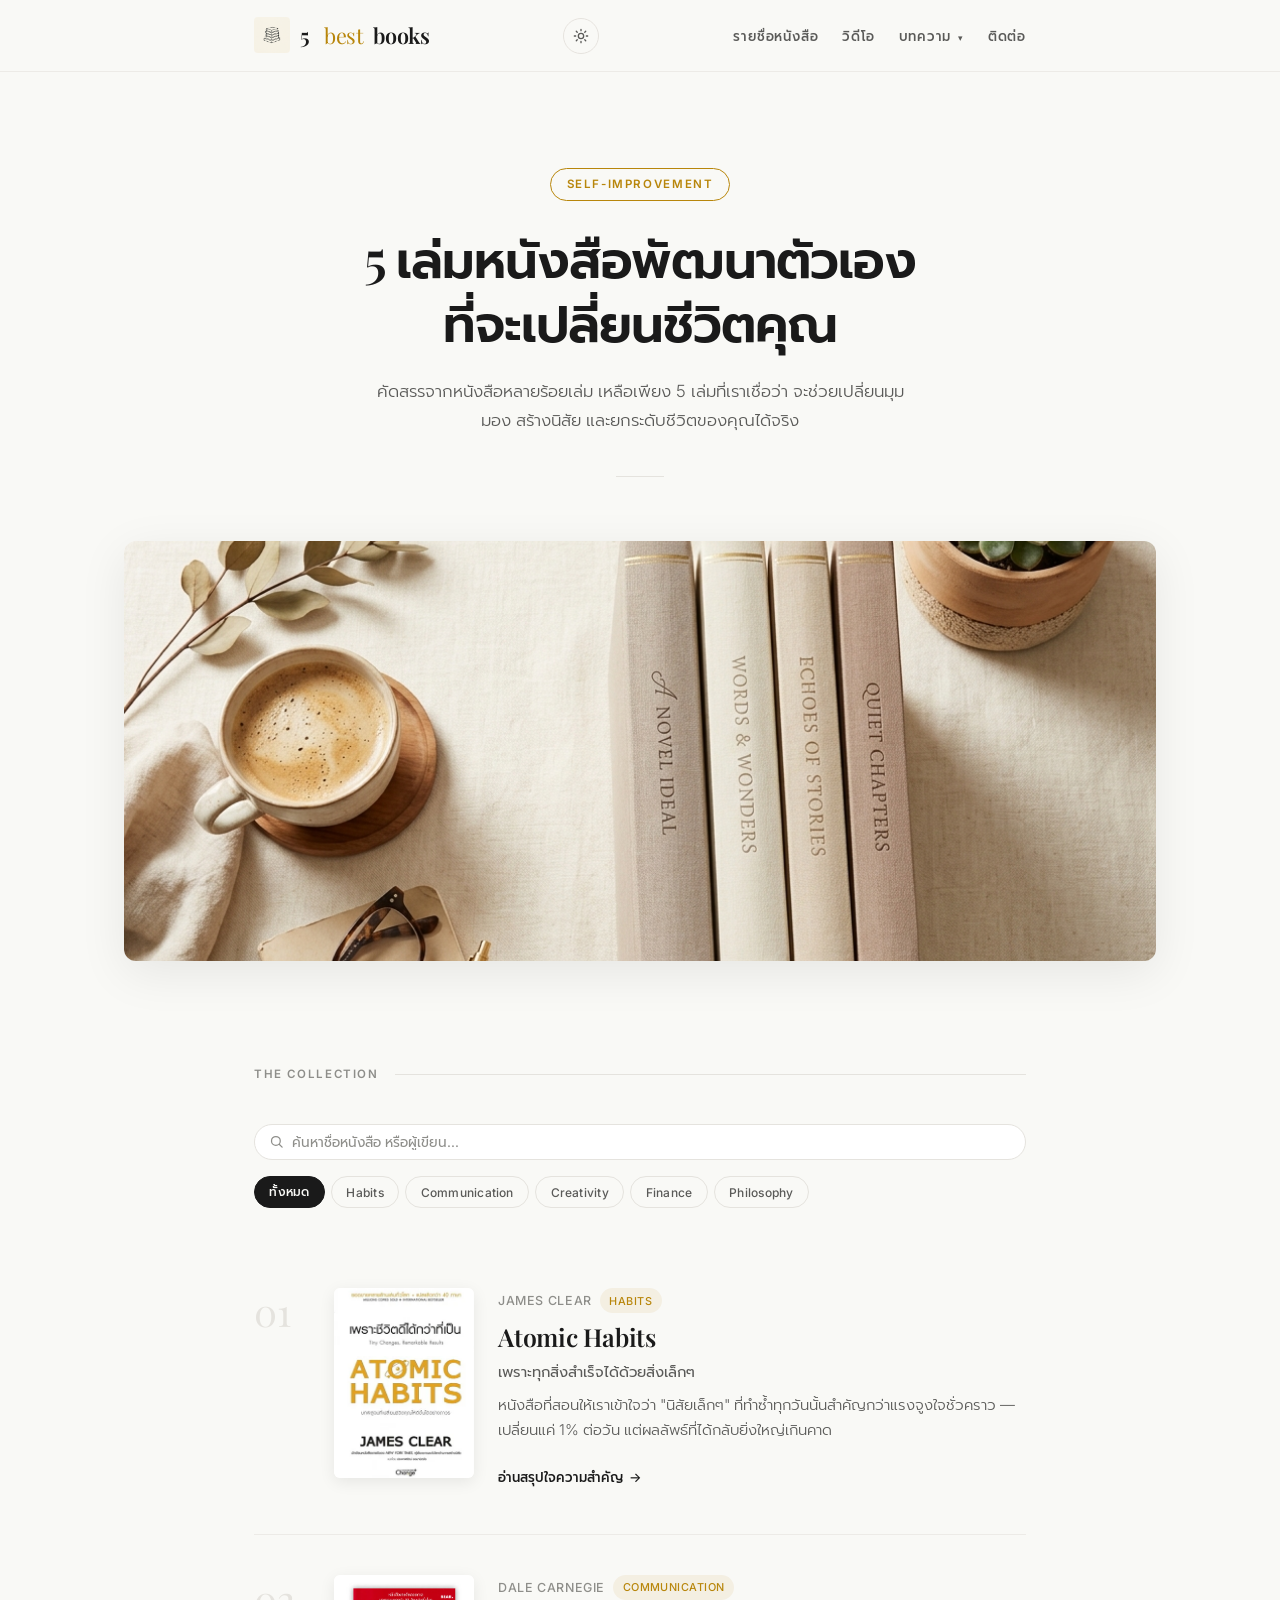
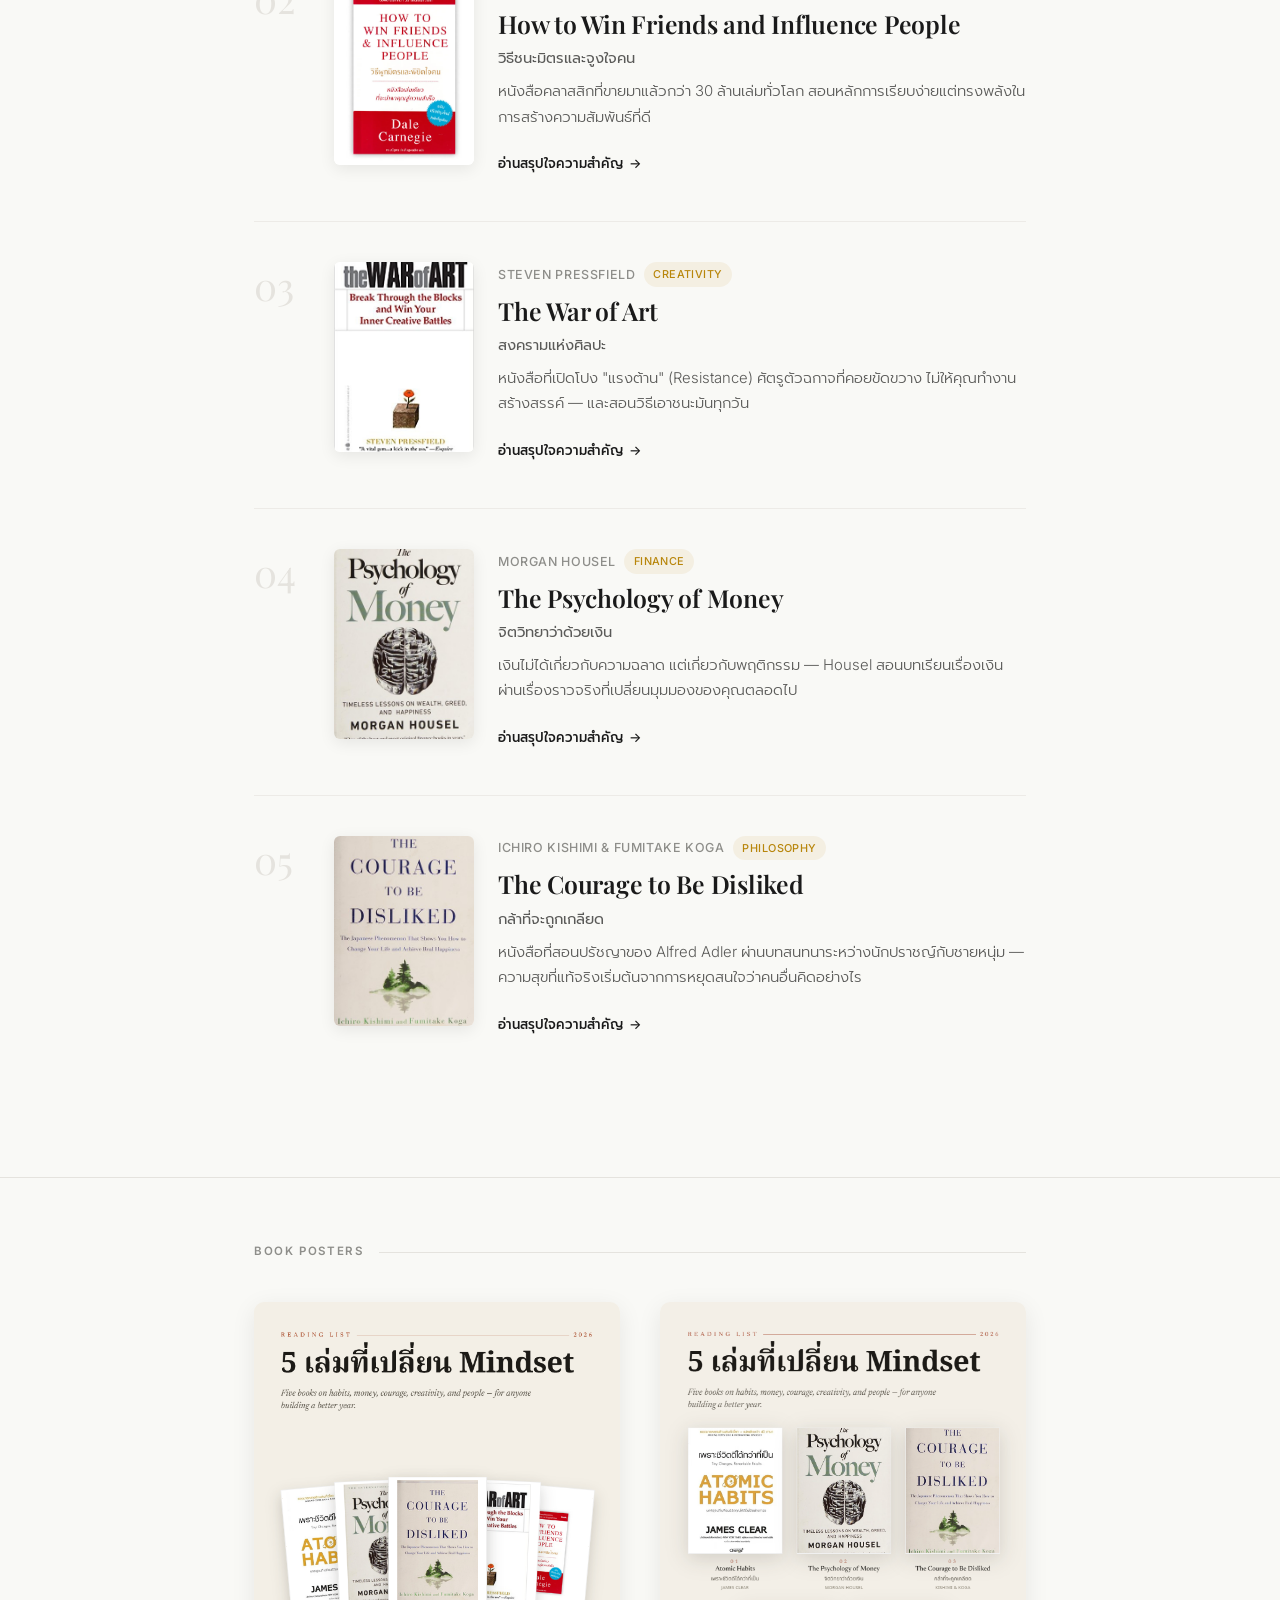
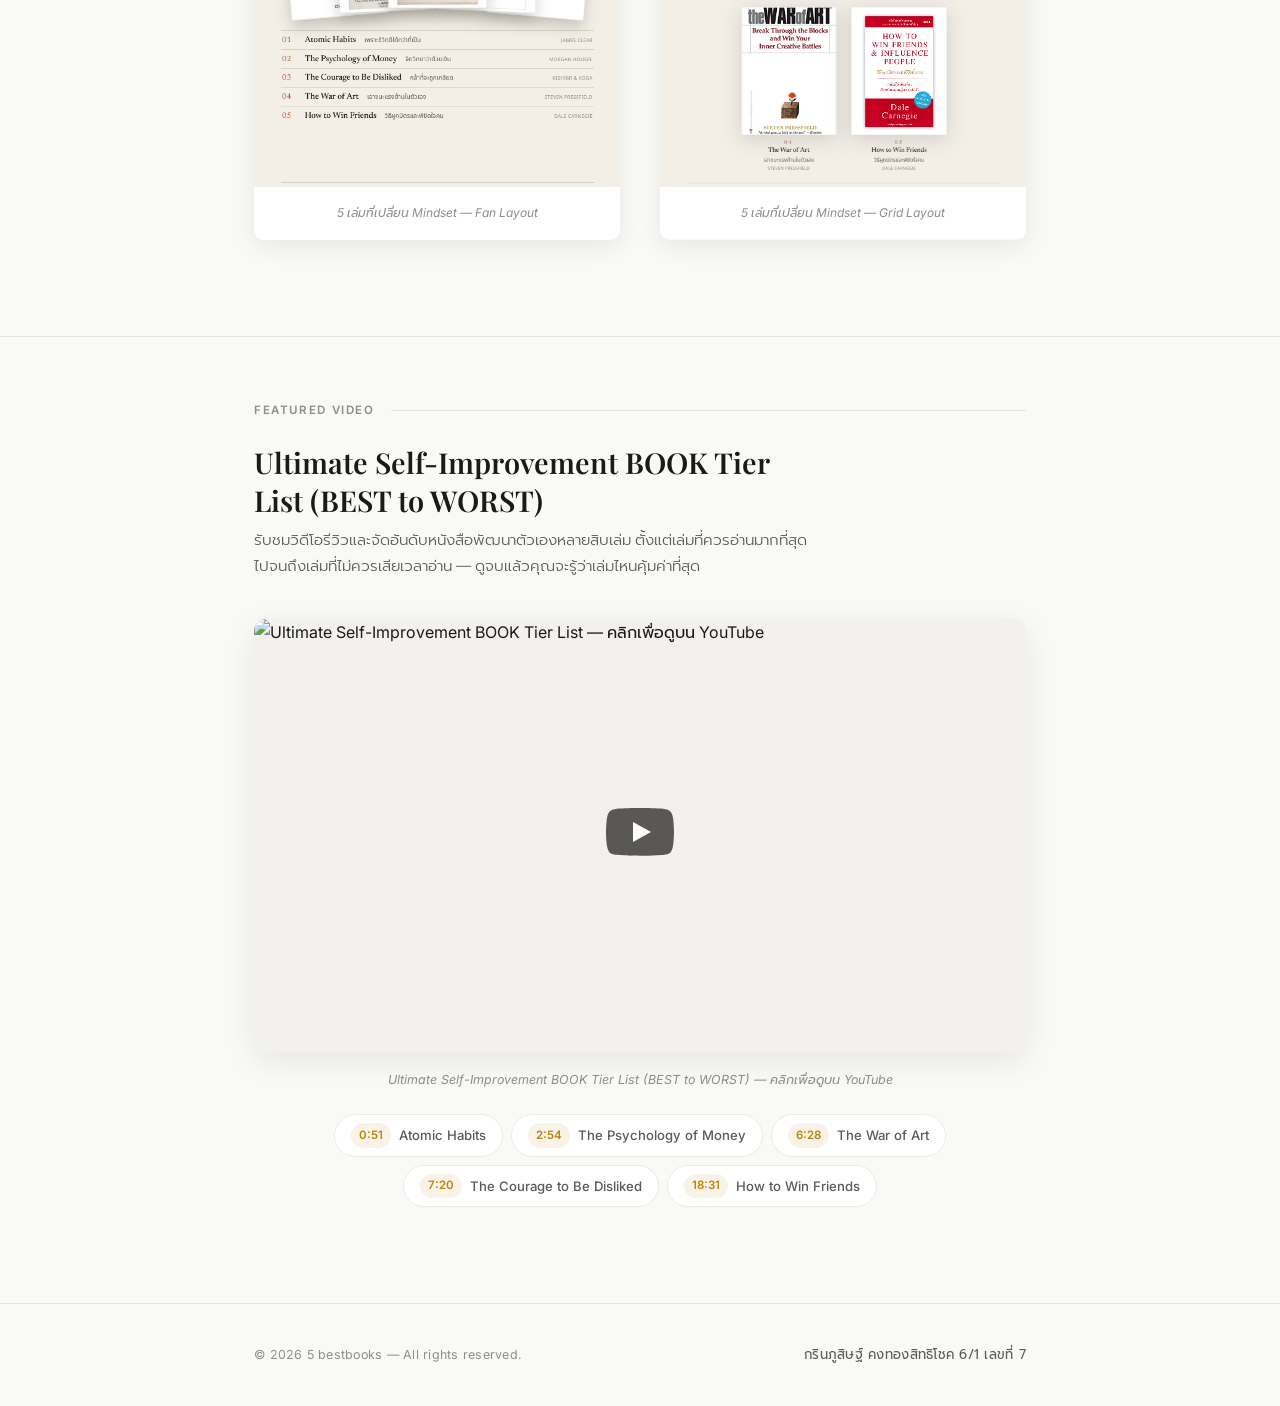
==== commit 829c3398: "Replace placeholder footer links with author credit The Twitter/Instagram/About links were dead plac" ====
--- a/index.html
+++ b/index.html
@@ -344,11 +344,7 @@
   <footer class="site-footer" id="contact">
     <div class="container footer-inner">
       <p class="footer-copy">&copy; <span id="current-year"></span> 5 bestbooks — All rights reserved.</p>
-      <ul class="footer-links">
-        <li><a href="#">Twitter</a></li>
-        <li><a href="#">Instagram</a></li>
-        <li><a href="#">About</a></li>
-      </ul>
+      <p class="footer-author">กรินภูสิษฐ์ คงทองสิทธิโชค 6/1 เลขที่ 7</p>
     </div>
   </footer>
 
--- a/style.css
+++ b/style.css
@@ -797,12 +797,10 @@
   flex-wrap: wrap; gap: var(--space-sm);
 }
 .footer-copy { font-size: .78rem; color: var(--text-muted); letter-spacing: .02em; }
-.footer-links { display: flex; gap: var(--space-md); list-style: none; }
-.footer-links a {
-  font-size: .78rem; color: var(--text-muted);
-  transition: color .25s var(--ease-smooth);
-}
-.footer-links a:hover { color: var(--text-primary); }
+.footer-author {
+  font-family: 'Prompt', sans-serif;
+  font-size: .82rem; color: var(--text-secondary); letter-spacing: .02em;
+}
 
 /* ============================================================
    BACK TO TOP
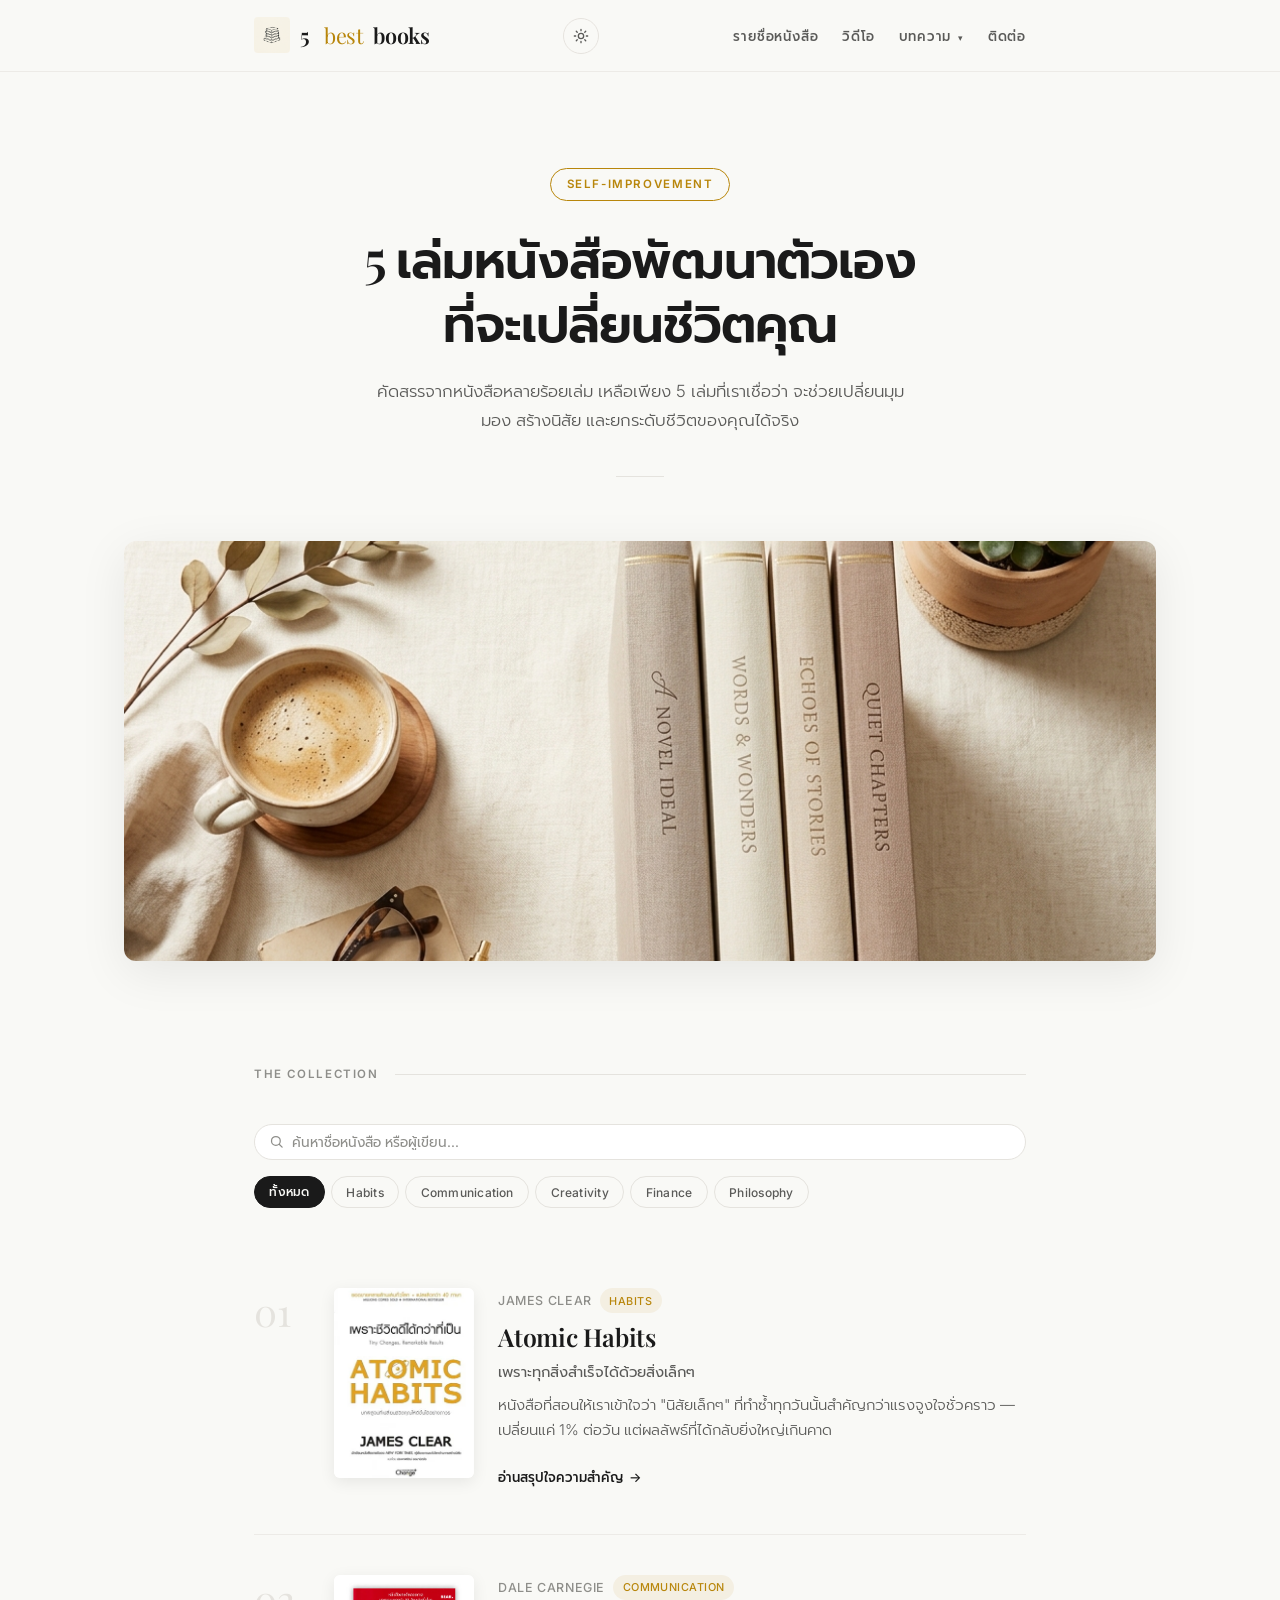
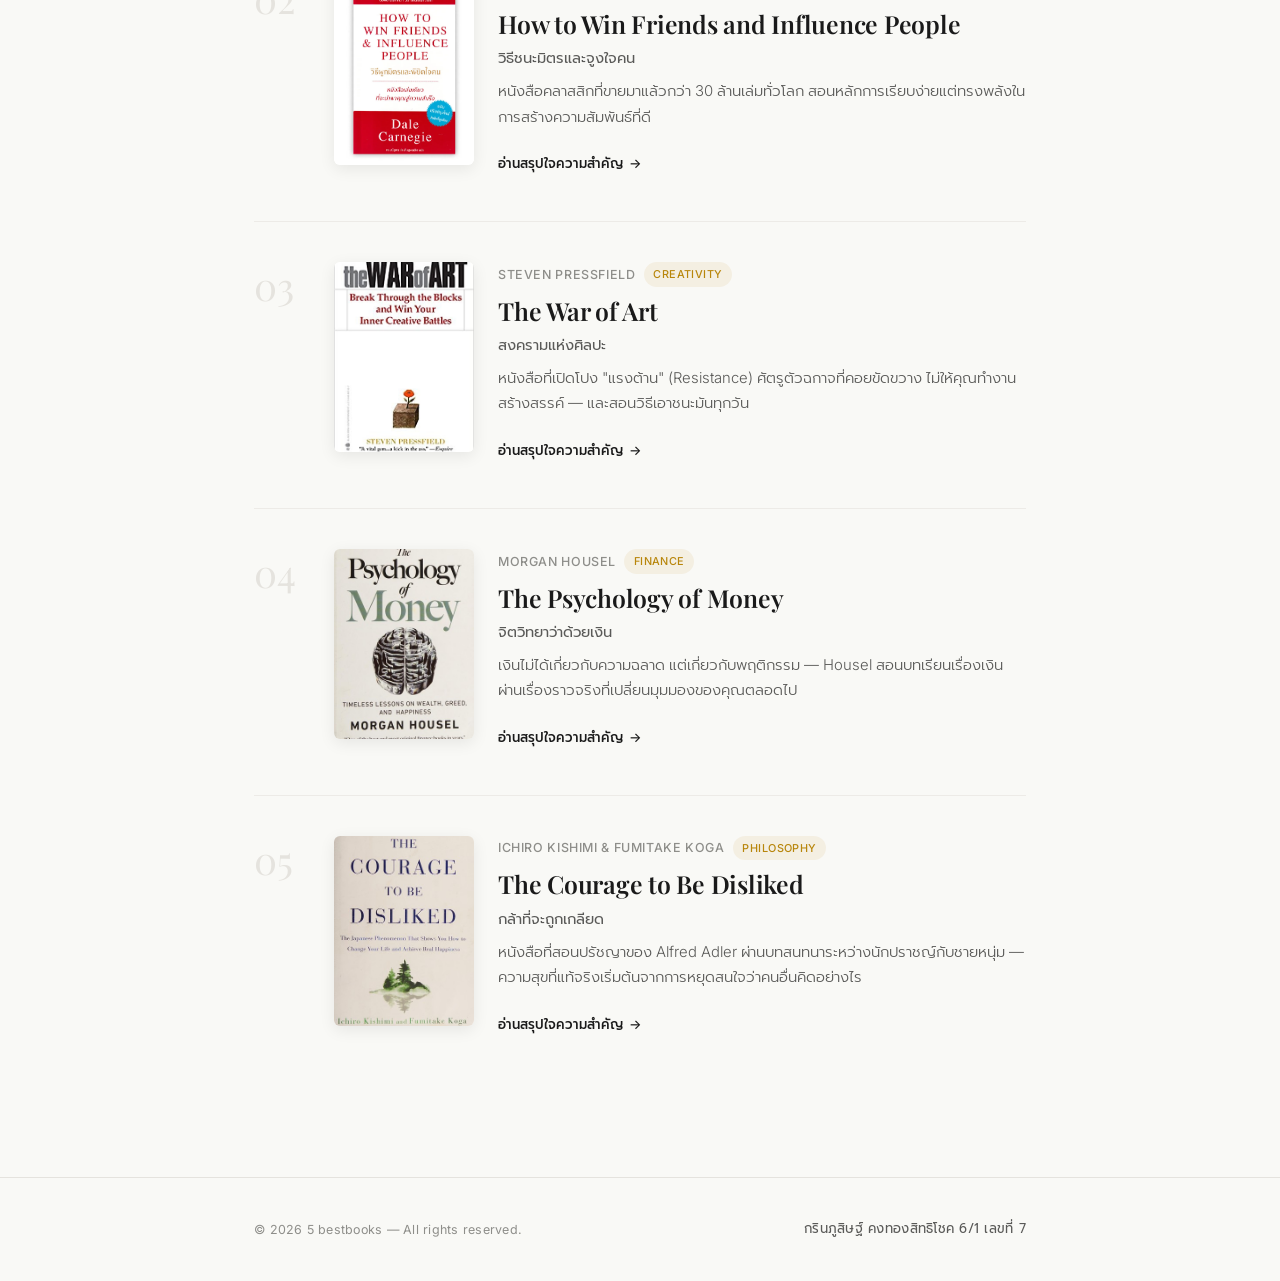
==== commit 772297c7: "Move video and posters to their own page The home page is now just the hero and the book list. The f" ====
--- a/index.html
+++ b/index.html
@@ -80,7 +80,7 @@
 
       <ul class="nav-links" id="nav-links">
         <li><a href="#books">รายชื่อหนังสือ</a></li>
-        <li><a href="#video">วิดีโอ</a></li>
+        <li><a href="video.html">วิดีโอ</a></li>
         <li class="nav-dropdown">
           <a href="#books" class="dropdown-toggle">บทความ <span class="dropdown-arrow">▾</span></a>
           <ul class="dropdown-menu">
@@ -268,77 +268,6 @@
 
 
   <!-- ================================================================
-       AD POSTERS  —  ภาพโฆษณาหน้าปกบทความ
-       ================================================================ -->
-  <section class="poster-section" id="posters">
-    <div class="container">
-
-      <p class="section-label">Book Posters</p>
-
-      <div class="poster-grid">
-        <figure class="poster-card">
-          <img src="images/ad-poster-1.png" alt="5 เล่มที่เปลี่ยน Mindset — poster แบบ fan layout" loading="lazy" />
-          <figcaption>5 เล่มที่เปลี่ยน Mindset — Fan Layout</figcaption>
-        </figure>
-        <figure class="poster-card">
-          <img src="images/ad-poster-2.png" alt="5 เล่มที่เปลี่ยน Mindset — poster แบบ grid layout" loading="lazy" />
-          <figcaption>5 เล่มที่เปลี่ยน Mindset — Grid Layout</figcaption>
-        </figure>
-      </div>
-
-    </div>
-  </section>
-
-
-  <!-- ================================================================
-       VIDEO SECTION  —  YouTube / Embedded video
-       ================================================================ -->
-  <section class="video-section" id="video">
-    <div class="container">
-
-      <p class="section-label">Featured Video</p>
-
-      <div class="video-intro">
-        <h2>Ultimate Self-Improvement BOOK Tier List (BEST to WORST)</h2>
-        <p>
-          รับชมวิดีโอรีวิวและจัดอันดับหนังสือพัฒนาตัวเองหลายสิบเล่ม
-          ตั้งแต่เล่มที่ควรอ่านมากที่สุด ไปจนถึงเล่มที่ไม่ควรเสียเวลาอ่าน
-          — ดูจบแล้วคุณจะรู้ว่าเล่มไหนคุ้มค่าที่สุด
-        </p>
-      </div>
-
-      <!-- 16:9 responsive iframe — YouTube embed of a self-improvement book video -->
-      <a href="https://www.youtube.com/watch?v=PhFQUe82U_Q" target="_blank" rel="noopener noreferrer" class="video-thumbnail-link">
-        <div class="video-wrapper">
-          <img
-            src="https://img.youtube.com/vi/PhFQUe82U_Q/maxresdefault.jpg"
-            alt="Ultimate Self-Improvement BOOK Tier List — คลิกเพื่อดูบน YouTube"
-            class="video-thumbnail-img"
-            loading="lazy"
-          />
-          <div class="video-play-btn">
-            <svg viewBox="0 0 68 48" width="68" height="48">
-              <path d="M66.52 7.74c-.78-2.93-2.49-5.41-5.42-6.19C55.79.13 34 0 34 0S12.21.13 6.9 1.55c-2.93.78-4.64 3.26-5.42 6.19C.06 13.05 0 24 0 24s.06 10.95 1.48 16.26c.78 2.93 2.49 5.41 5.42 6.19C12.21 47.87 34 48 34 48s21.79-.13 27.1-1.55c2.93-.78 4.64-3.26 5.42-6.19C67.94 34.95 68 24 68 24s-.06-10.95-1.48-16.26z" fill="rgba(0,0,0,.75)"/>
-              <path d="M45 24L27 14v20" fill="#fff"/>
-            </svg>
-          </div>
-        </div>
-      </a>
-      <p class="video-caption">Ultimate Self-Improvement BOOK Tier List (BEST to WORST) — คลิกเพื่อดูบน YouTube</p>
-
-      <ul class="video-chapters">
-        <li><a href="https://www.youtube.com/watch?v=PhFQUe82U_Q&t=51s" target="_blank" rel="noopener noreferrer"><span class="chapter-time">0:51</span> Atomic Habits</a></li>
-        <li><a href="https://www.youtube.com/watch?v=PhFQUe82U_Q&t=174s" target="_blank" rel="noopener noreferrer"><span class="chapter-time">2:54</span> The Psychology of Money</a></li>
-        <li><a href="https://www.youtube.com/watch?v=PhFQUe82U_Q&t=388s" target="_blank" rel="noopener noreferrer"><span class="chapter-time">6:28</span> The War of Art</a></li>
-        <li><a href="https://www.youtube.com/watch?v=PhFQUe82U_Q&t=440s" target="_blank" rel="noopener noreferrer"><span class="chapter-time">7:20</span> The Courage to Be Disliked</a></li>
-        <li><a href="https://www.youtube.com/watch?v=PhFQUe82U_Q&t=1111s" target="_blank" rel="noopener noreferrer"><span class="chapter-time">18:31</span> How to Win Friends</a></li>
-      </ul>
-
-    </div>
-  </section>
-
-
-  <!-- ================================================================
        FOOTER
        ================================================================ -->
   <footer class="site-footer" id="contact">
--- a/style.css
+++ b/style.css
@@ -779,6 +779,12 @@
 }
 .pager-link.placeholder { visibility: hidden; }
 
+/* On the dedicated video page these sections already sit inside the page
+   container, so they drop the standalone-section framing they had when
+   they were stacked on the home page. */
+.article-page .video-section  { border-top: none; padding: 0 0 var(--space-xl); }
+.article-page .poster-section { padding: var(--space-xl) 0 0; }
+
 /* "Back to all books" call to action */
 .article-cta {
   max-width: 680px; margin: var(--space-lg) auto 0;
@@ -829,6 +835,72 @@
 @keyframes fadeUp { to { opacity: 1; transform: translateY(0); } }
 
 /* ============================================================
+   PAGE TRANSITIONS  —  cross-document View Transitions API
+   Browsers with support animate between pages; the rest simply
+   navigate as before, so there is no regression either way.
+   ============================================================ */
+@view-transition { navigation: auto; }
+
+@keyframes vtOut { to   { opacity: 0; transform: translateY(-10px); } }
+@keyframes vtIn  { from { opacity: 0; transform: translateY(14px);  } }
+
+::view-transition-old(root) { animation: vtOut .25s var(--ease-smooth) both; }
+::view-transition-new(root) { animation: vtIn  .40s var(--ease-smooth) both; }
+
+/* Pace every morphing group (covers, header) with the page fade */
+::view-transition-group(*) {
+  animation-duration: .42s;
+  animation-timing-function: var(--ease-smooth);
+}
+
+/* Lift the header out of the page snapshot so it holds still while the
+   content underneath swaps.
+   Desktop only: a view-transition-name makes the element a containing
+   block for fixed descendants, and below 769px .nav-links is a fixed
+   full-screen overlay that lives inside the header — naming the header
+   there would collapse the mobile menu to zero height. Below that
+   breakpoint the header simply animates along with the page. */
+@media (min-width: 769px) {
+  .site-header { view-transition-name: site-header; }
+}
+
+/* Pair each list thumbnail with its article hero cover, so the cover
+   travels from the book list into the article instead of cross-fading.
+   On the home page only the first selector matches; on a book page
+   only the second — the shared name is what links the two documents.
+   The name sits on the rounded, shadowed wrapper rather than the image
+   element inside it, so the corners and shadow travel along with it. */
+#book-01 .book-thumb,
+body[data-book="atomic-habits"] .article-hero-cover
+  { view-transition-name: vt-atomic-habits; }
+
+#book-02 .book-thumb,
+body[data-book="win-friends"] .article-hero-cover
+  { view-transition-name: vt-win-friends; }
+
+#book-03 .book-thumb,
+body[data-book="war-of-art"] .article-hero-cover
+  { view-transition-name: vt-war-of-art; }
+
+#book-04 .book-thumb,
+body[data-book="psychology-of-money"] .article-hero-cover
+  { view-transition-name: vt-psychology-of-money; }
+
+#book-05 .book-thumb,
+body[data-book="courage-to-be-disliked"] .article-hero-cover
+  { view-transition-name: vt-courage-to-be-disliked; }
+
+/* Respect reduced-motion: keep a brief cross-fade, drop the movement */
+@keyframes vtFlatOut { to   { opacity: 0; } }
+@keyframes vtFlatIn  { from { opacity: 0; } }
+
+@media (prefers-reduced-motion: reduce) {
+  ::view-transition-old(root) { animation: vtFlatOut .18s linear both; }
+  ::view-transition-new(root) { animation: vtFlatIn  .18s linear both; }
+  ::view-transition-group(*)  { animation-duration: .18s; }
+}
+
+/* ============================================================
    RESPONSIVE
    ============================================================ */
 @media (max-width: 768px) {
@@ -839,7 +911,13 @@
   .book-filter-bar { flex-direction: column; align-items: stretch; }
 
   .nav-links {
-    position: fixed; top: var(--header-height); left: 0; right: 0; bottom: 0;
+    position: fixed; top: var(--header-height); left: 0; right: 0;
+    /* Explicit height instead of bottom:0. The header is a containing
+       block for its fixed children (backdrop-filter does that, as would
+       view-transition-name), so bottom:0 resolves against the header box
+       and collapses this overlay to zero height. Viewport units stay
+       viewport-relative either way. */
+    height: calc(100dvh - var(--header-height));
     background: var(--bg-primary);
     flex-direction: column; align-items: center; justify-content: center;
     gap: var(--space-lg); opacity: 0; pointer-events: none;
